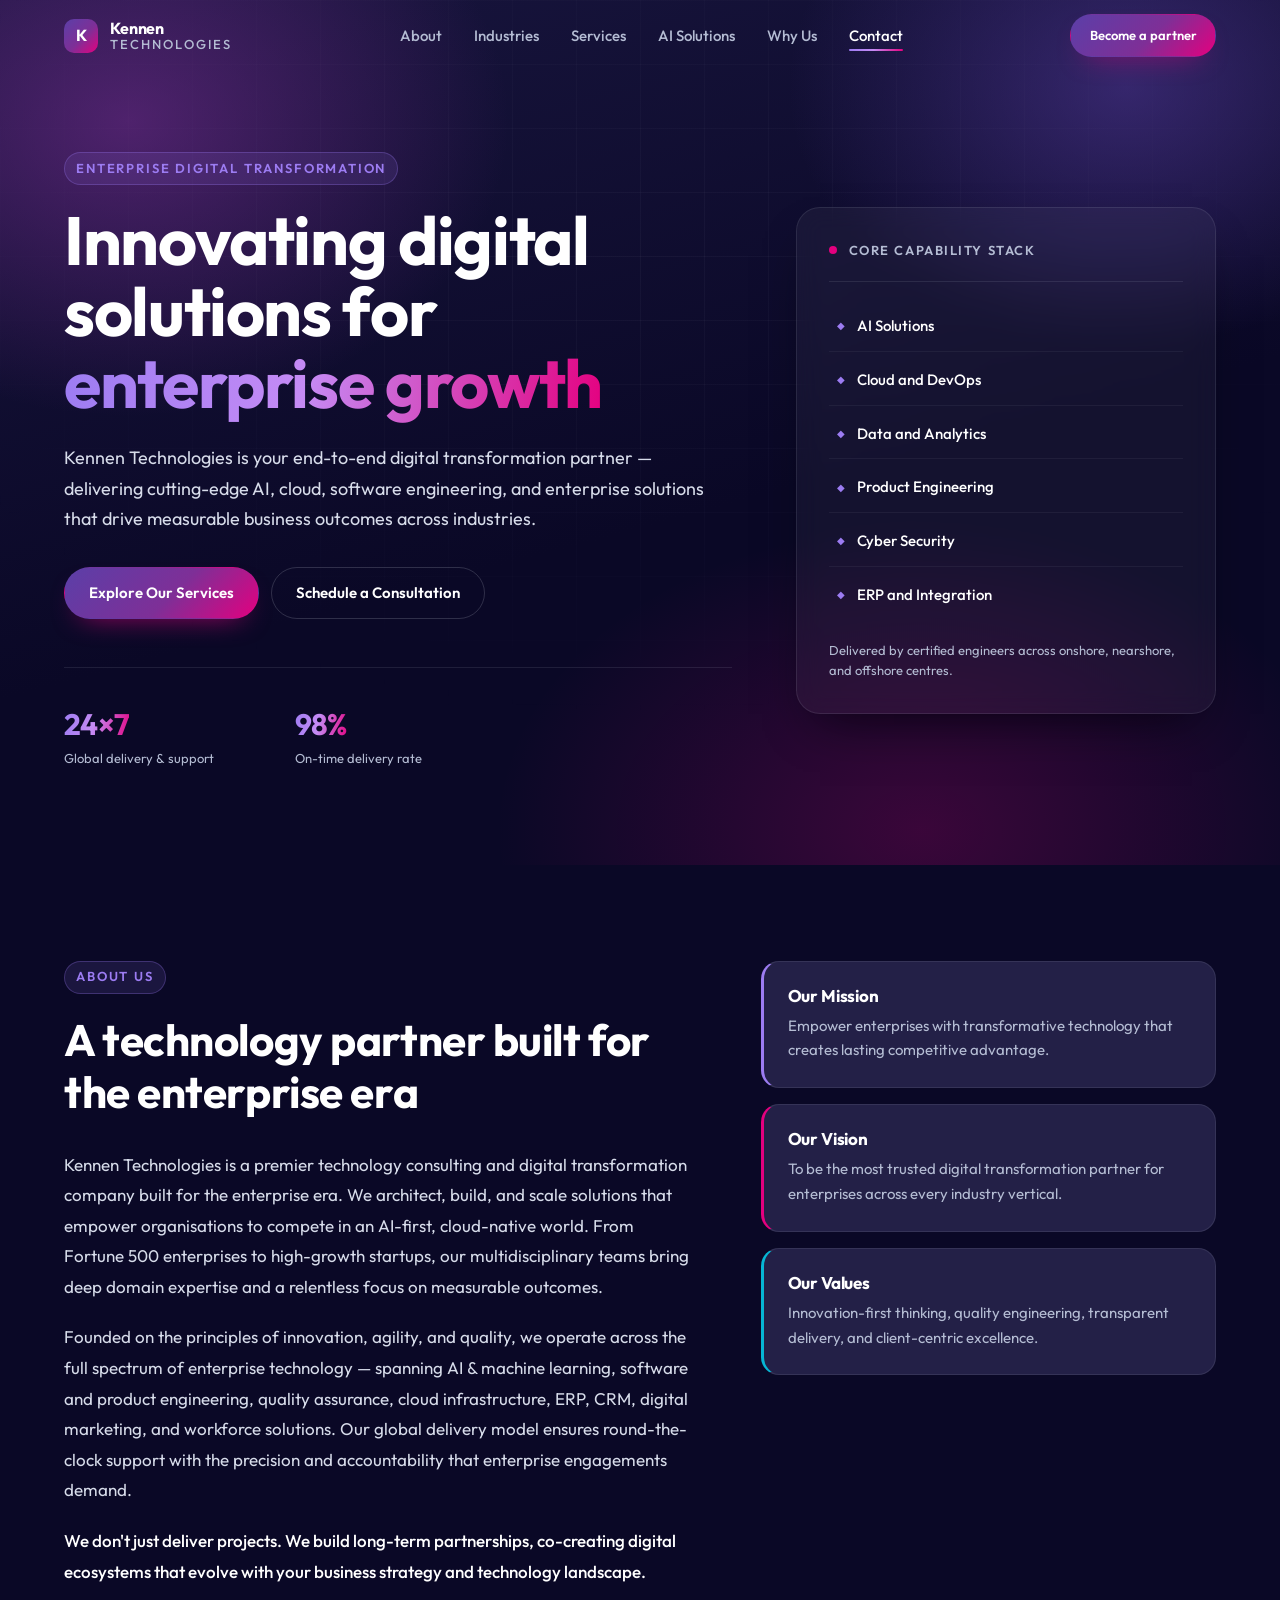
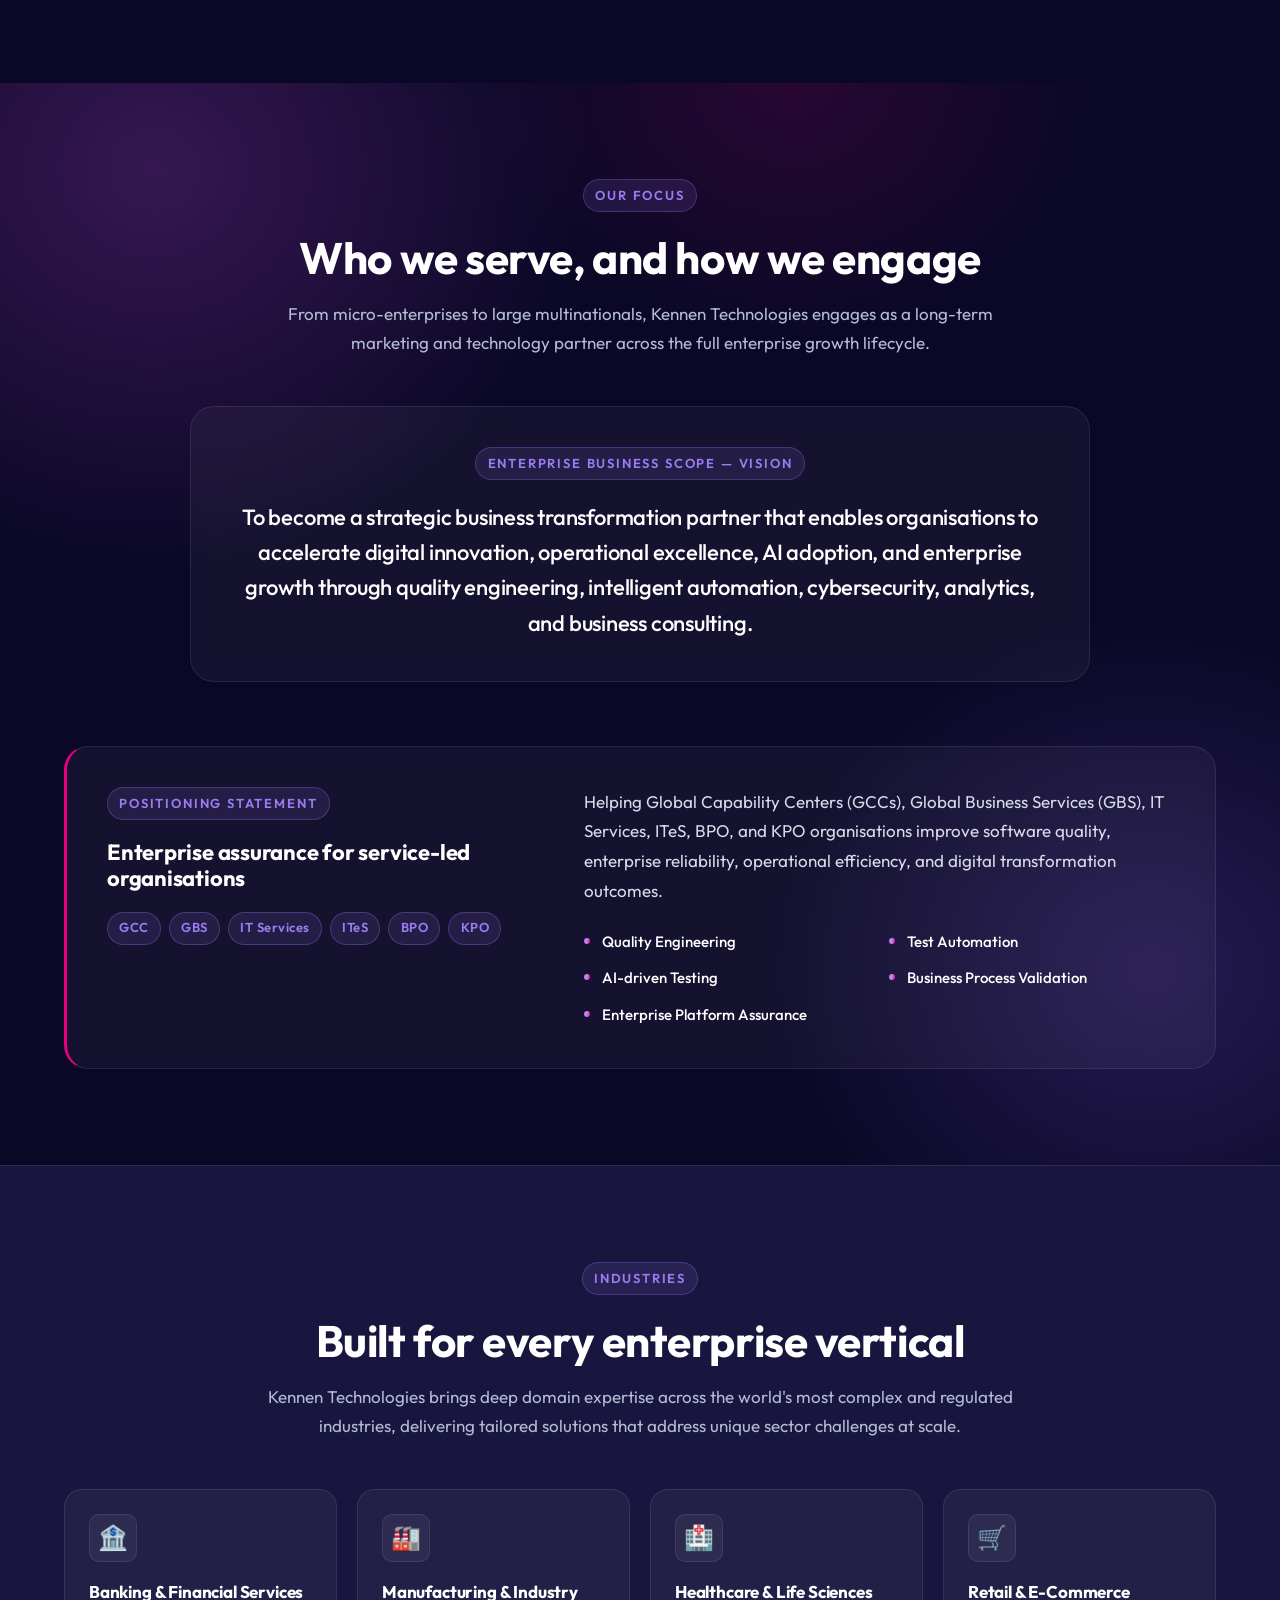
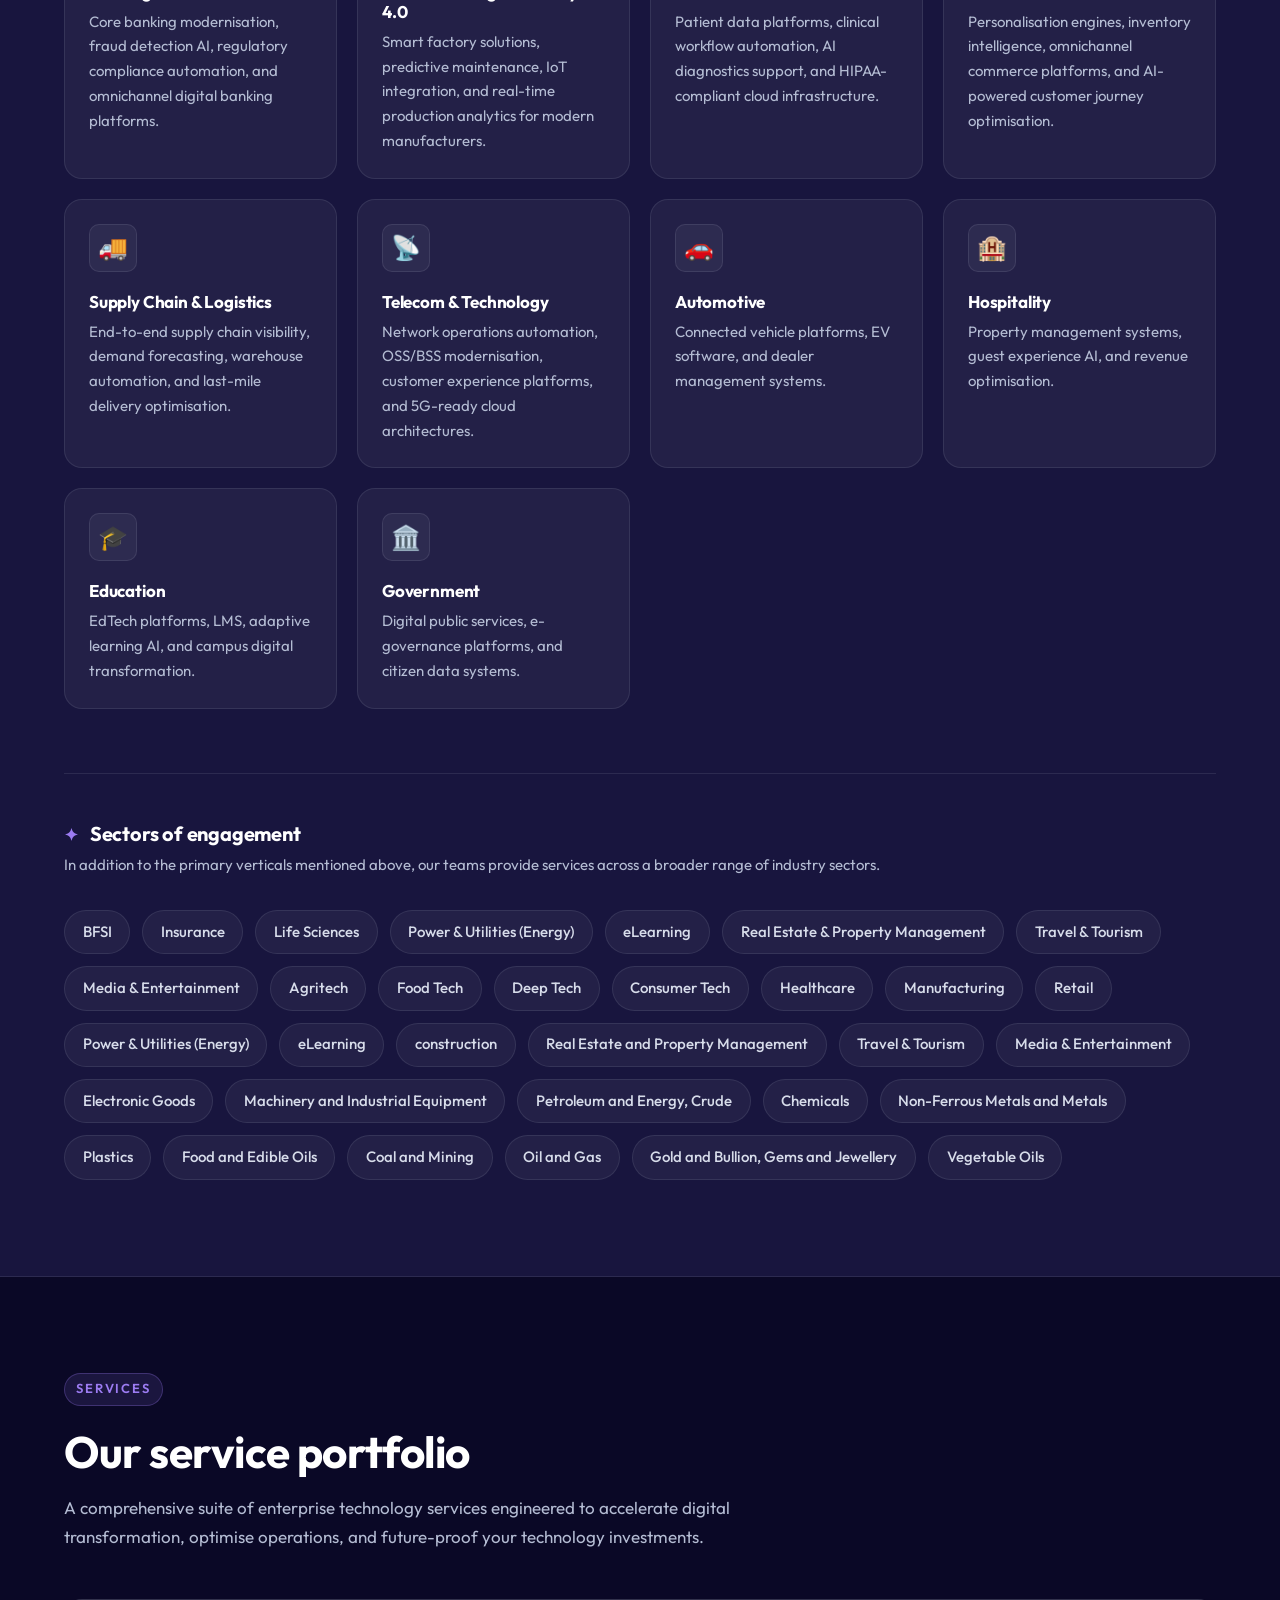
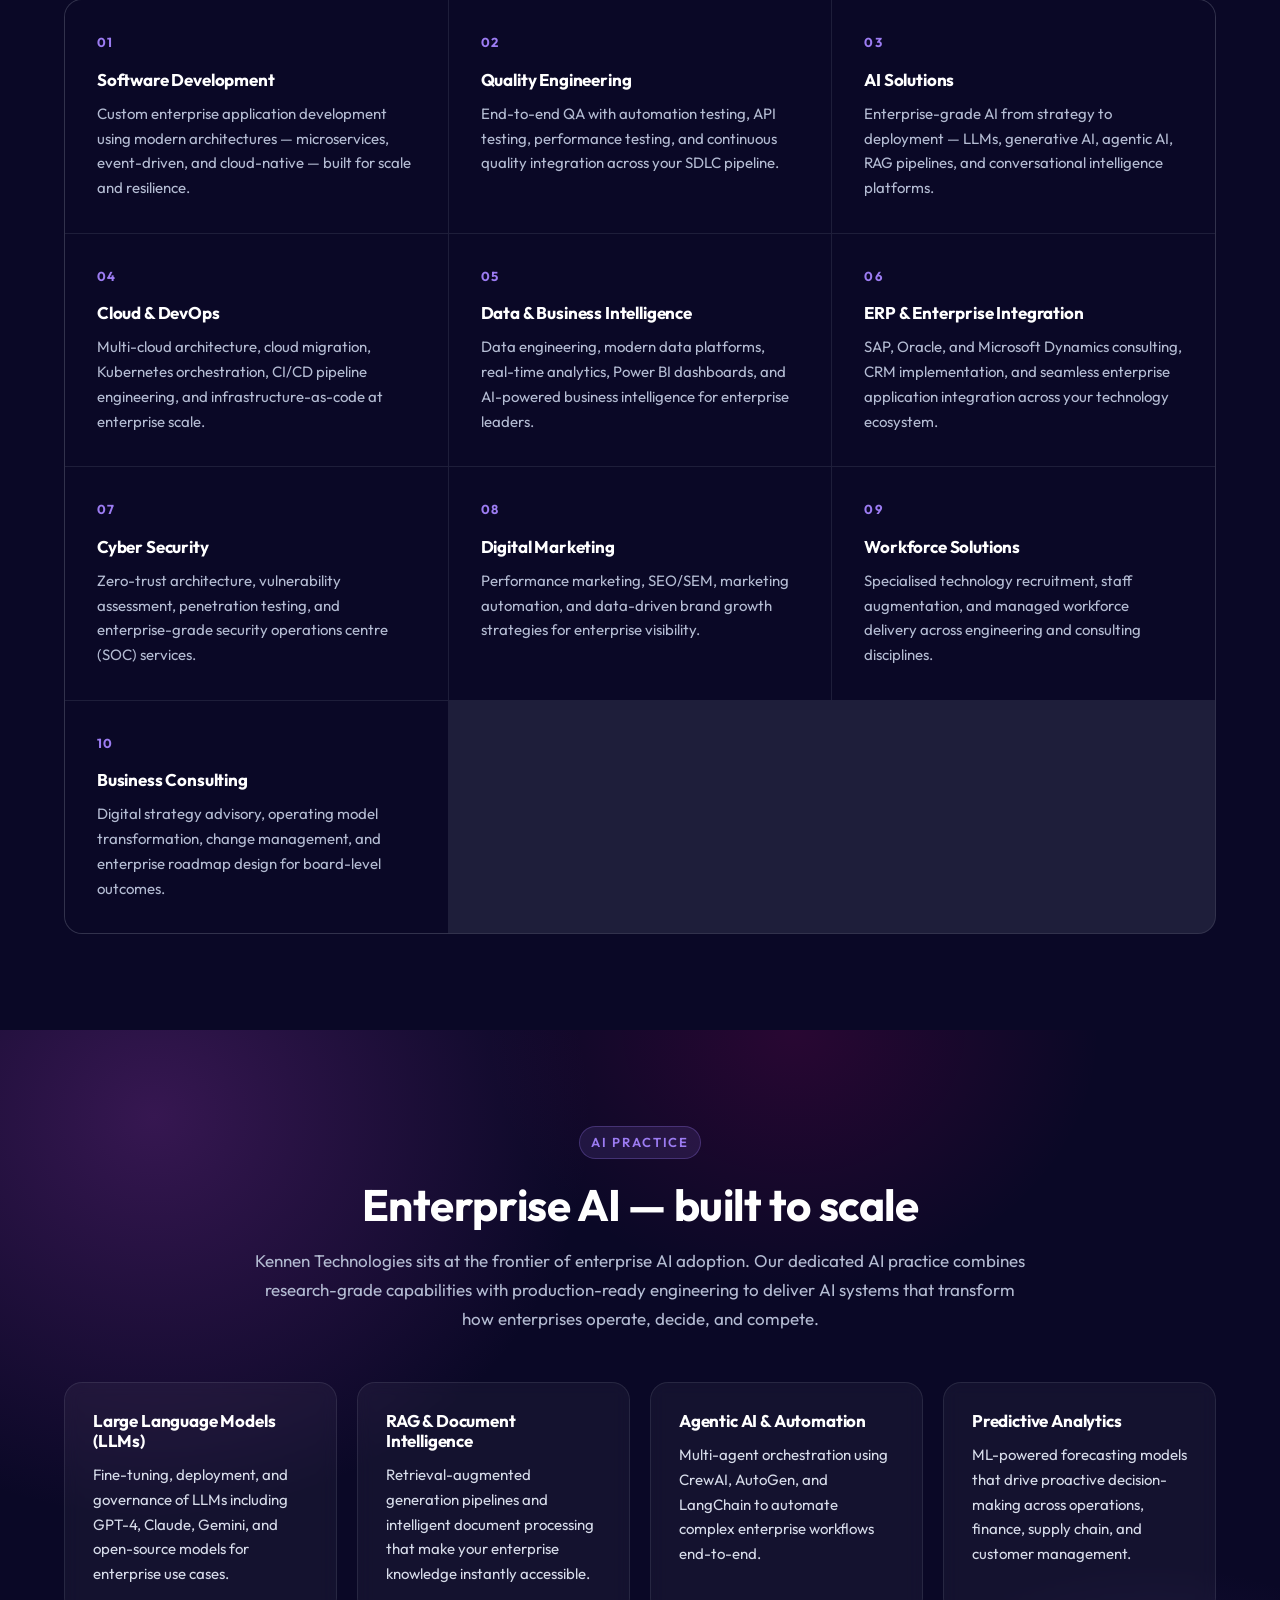
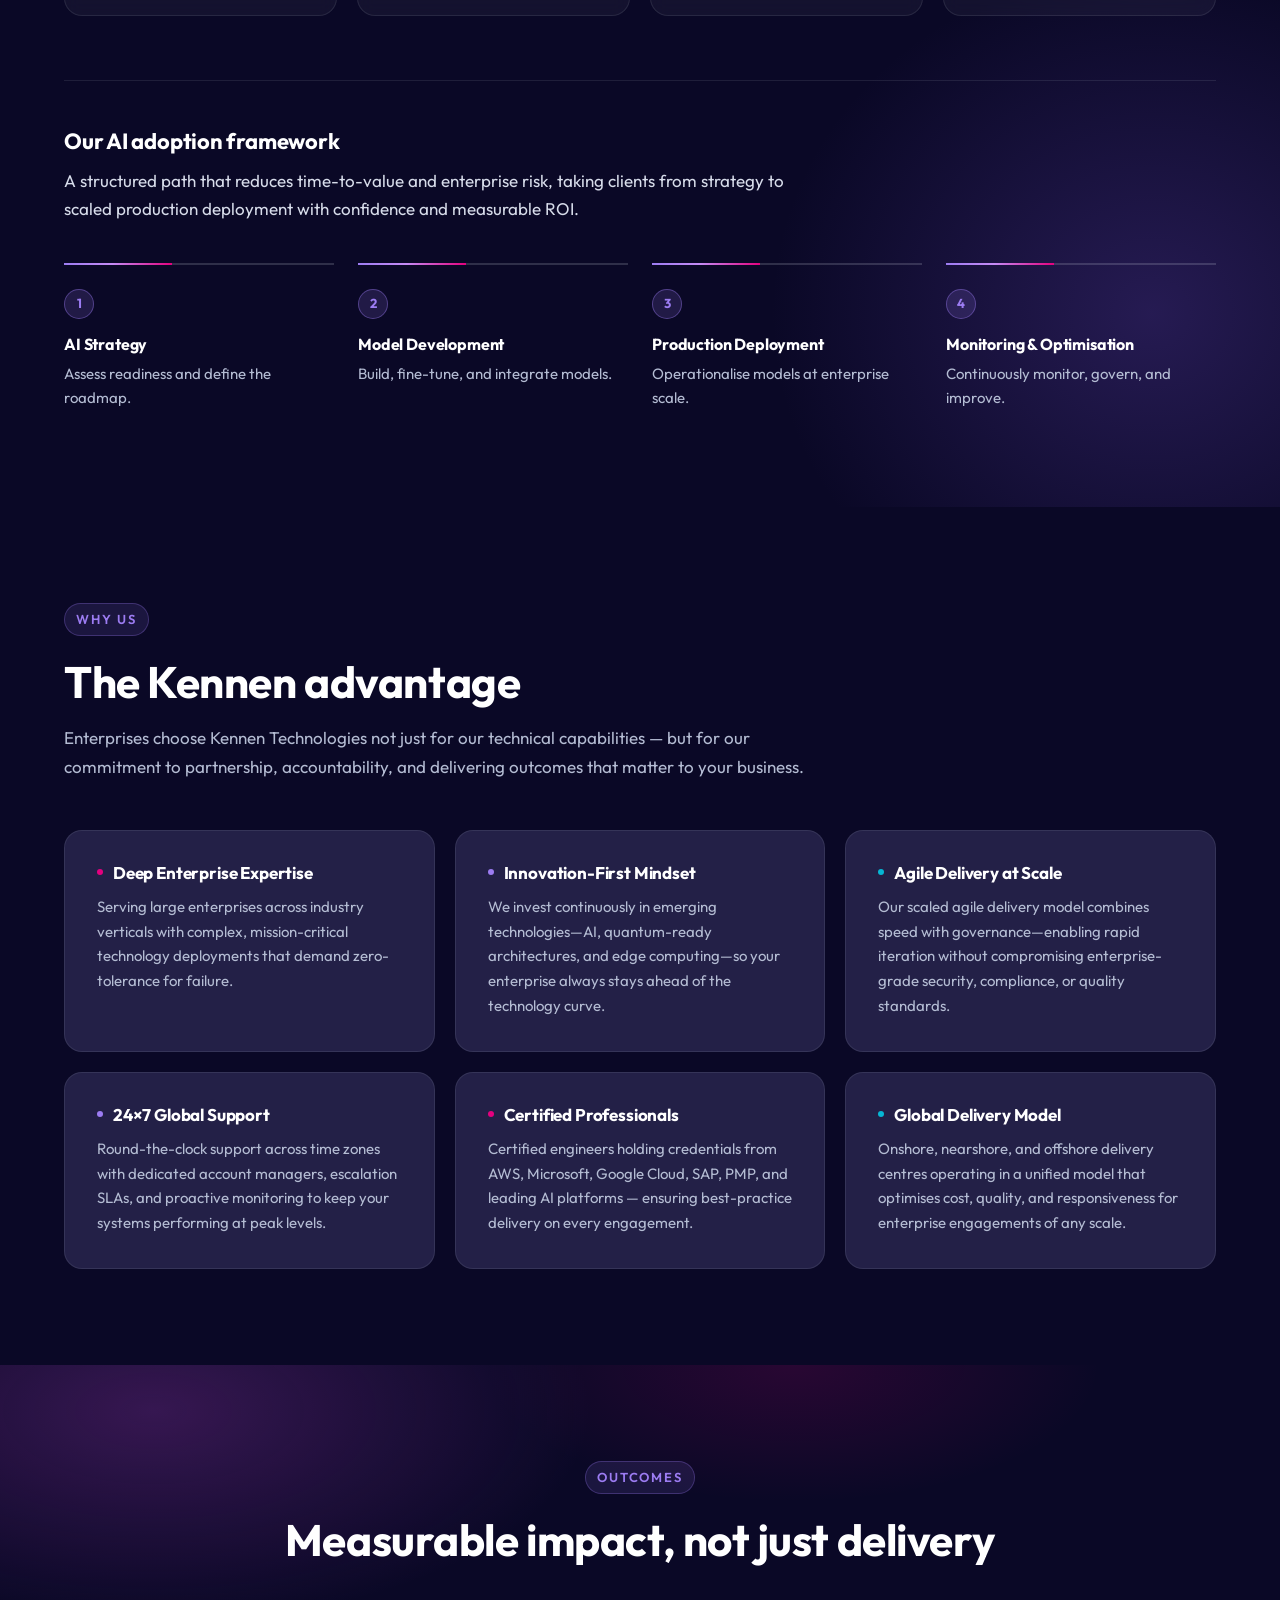
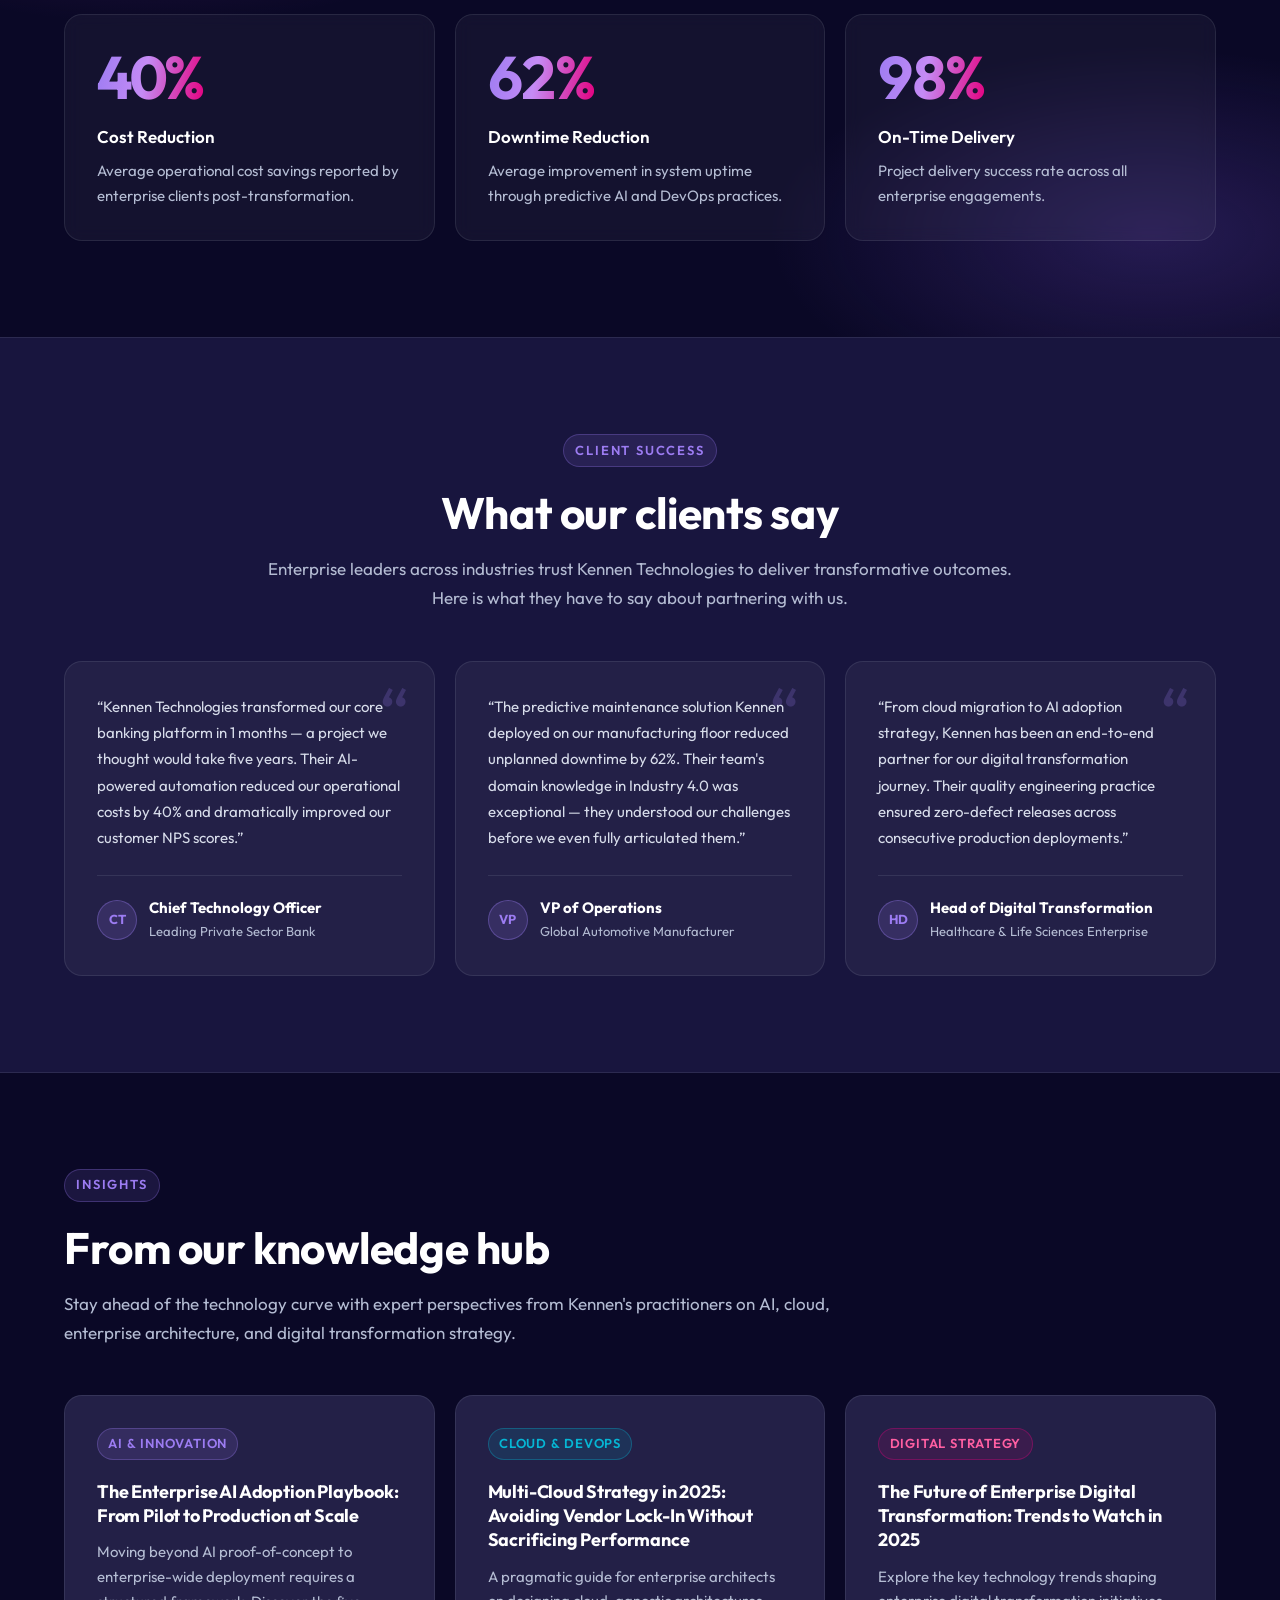
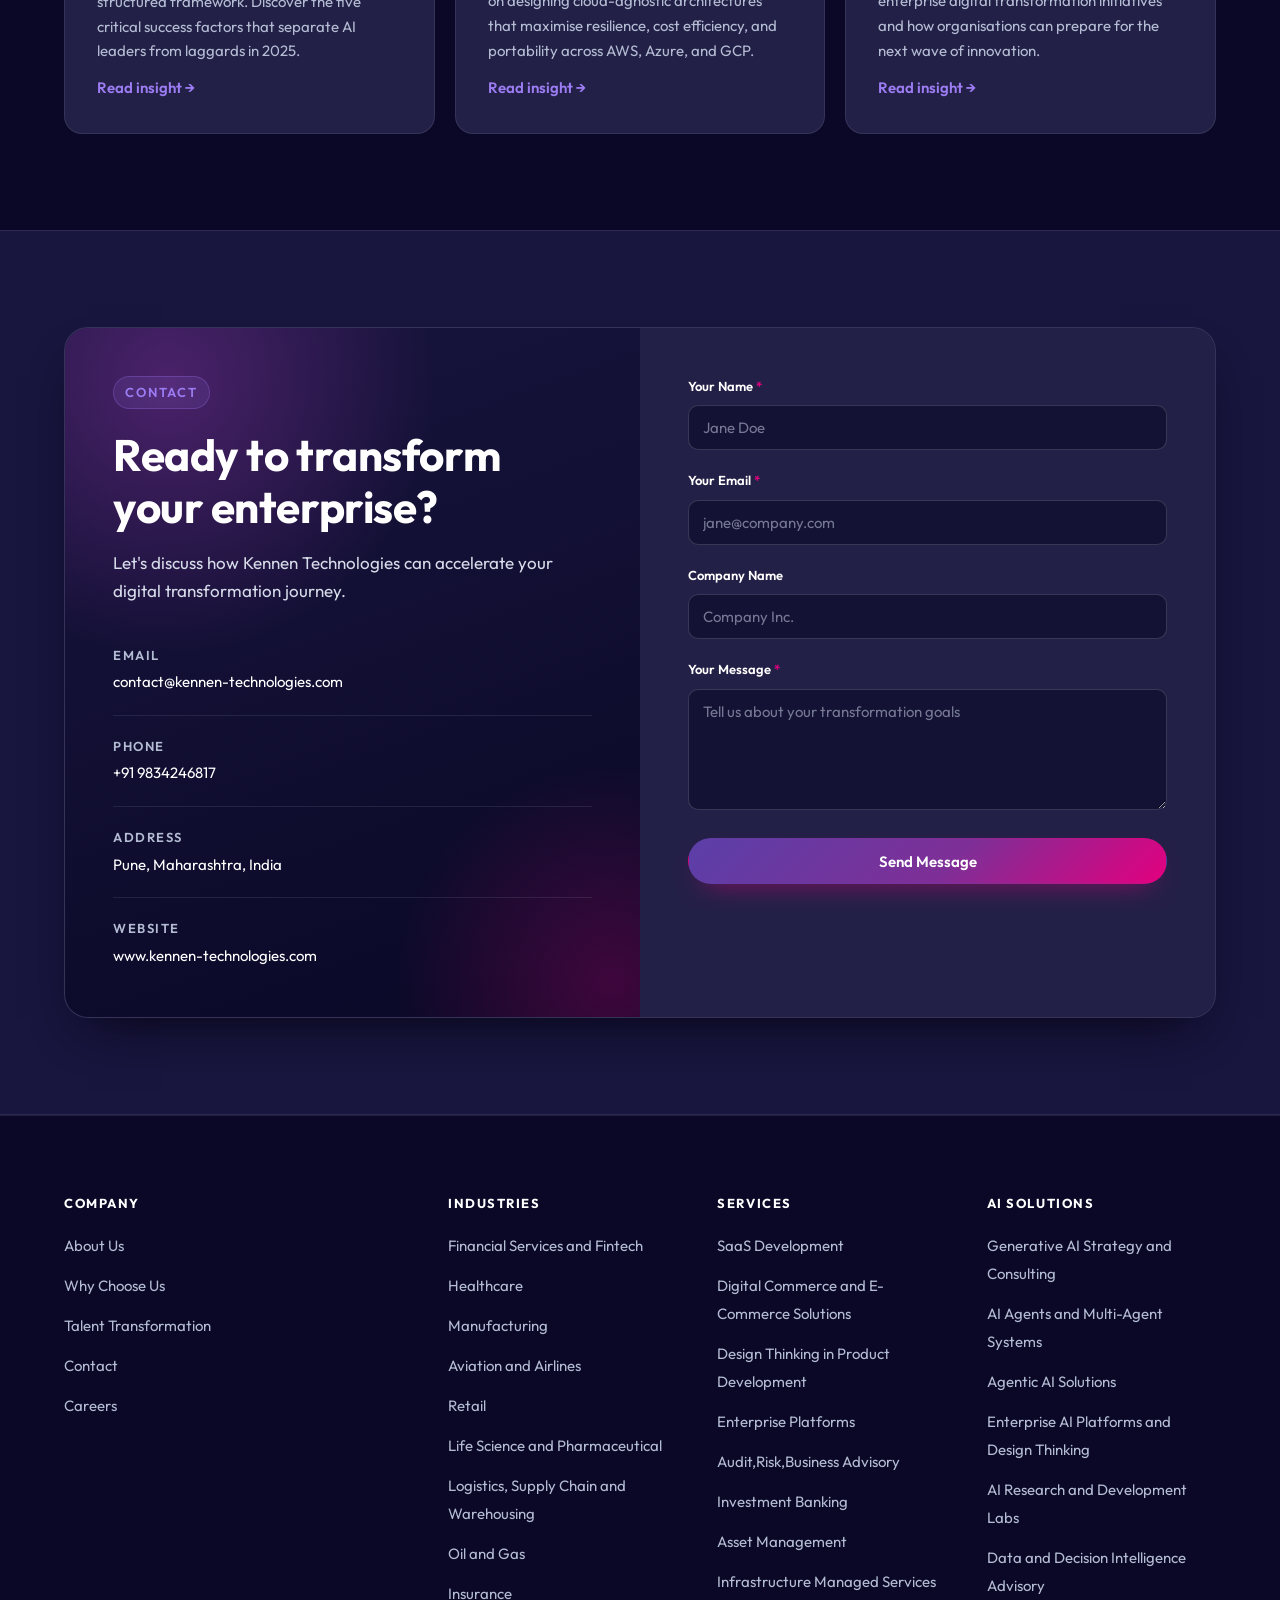
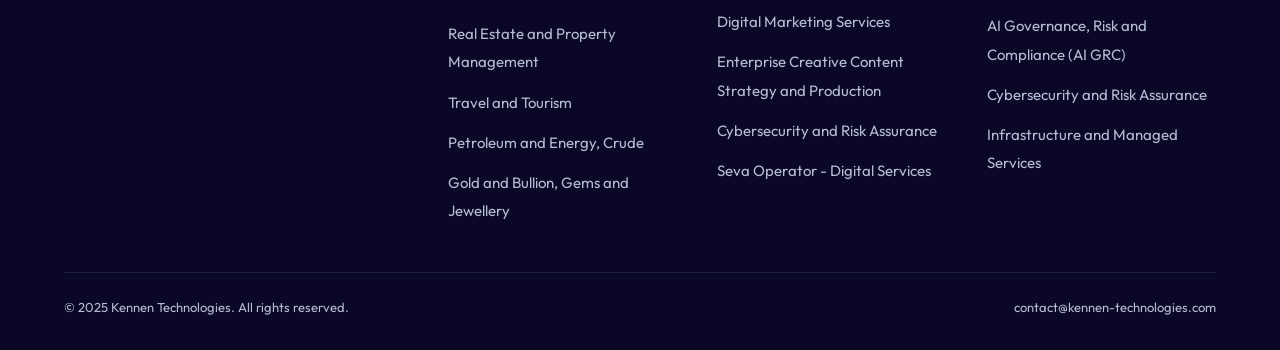
==== src/Kennen.Api/wwwroot/index.html @ 1c58ea0c "Serve marketing site from API wwwroot - Copy marketing site assets into wwwroot - Add root default f" ====
<!DOCTYPE html>
<html lang="en">
<head>
    <meta charset="UTF-8">
    <meta name="viewport" content="width=device-width, initial-scale=1.0">
    <meta name="description" content="Kennen Technologies delivers AI, cloud, software engineering, and enterprise digital transformation solutions for Fortune 500 and growth enterprises.">
    <meta name="theme-color" content="#0A0826">
    <title>Kennen Technologies | Enterprise Digital Solutions</title>
    <link rel="canonical" href="https://kennen-technologies.com/">
    <link rel="preconnect" href="https://fonts.googleapis.com">
    <link rel="preconnect" href="https://fonts.gstatic.com" crossorigin>
    <link rel="stylesheet" href="https://fonts.googleapis.com/css2?family=Outfit:wght@400;500;600;700&display=swap">
    <link rel="stylesheet" href="styles.css">

    <!-- Google Analytics 4. Loaded from the head so the pageview fires before the rest of the page renders. -->
    <script src="config.js?v=2"></script>
    <script>
        window.dataLayer = window.dataLayer || [];
        function gtag() { dataLayer.push(arguments); }

        (function () {
            var id = window.KENNEN_CONFIG && window.KENNEN_CONFIG.gaMeasurementId;
            // Skip the network request entirely when no ID is configured (e.g. local development).
            if (!id || id === 'G-XXXXXXXXXX') return;

            var tag = document.createElement('script');
            tag.async = true;
            tag.src = 'https://www.googletagmanager.com/gtag/js?id=' + encodeURIComponent(id);
            document.head.appendChild(tag);

            gtag('js', new Date());
            gtag('config', id);
        })();
    </script>

    <!-- Vercel Web Analytics -->
    <script defer src="/_vercel/insights/script.js"></script>
</head>
<body>
    <a class="skip-link" href="#main-content">Skip to main content</a>

    <!-- Navigation -->
    <nav class="navbar" aria-label="Main navigation">
        <div class="container">
            <a class="nav-brand" href="#main-content">
                <span class="nav-mark" aria-hidden="true">K</span>
                <span class="nav-brand-text">Kennen<span>Technologies</span></span>
            </a>
            <ul class="nav-menu" id="main-menu">
                <li><a href="#about">About</a></li>
                <li><a href="#industries">Industries</a></li>
                <li><a href="#services">Services</a></li>
                <li><a href="#ai">AI Solutions</a></li>
                <li><a href="#why-us">Why Us</a></li>
                <li><a href="#contact">Contact</a></li>
            </ul>
            <div class="nav-cta">
                <a href="#contact" class="btn btn-primary btn-sm">Become a partner</a>
            </div>
            <button type="button" class="nav-toggle" aria-label="Open navigation menu" aria-expanded="false" aria-controls="main-menu">
                <span class="hamburger" aria-hidden="true"></span>
            </button>
        </div>
    </nav>

    <main id="main-content" tabindex="-1">
    <!-- Hero Section -->
    <section class="hero">
        <div class="hero-bg" aria-hidden="true"></div>
        <div class="container hero-grid">
            <div class="hero-content">
                <span class="eyebrow">Enterprise Digital Transformation</span>
                <h1>Innovating digital solutions for <span class="text-accent">enterprise growth</span></h1>
                <p>Kennen Technologies is your end-to-end digital transformation partner — delivering cutting-edge AI, cloud, software engineering, and enterprise solutions that drive measurable business outcomes across industries.</p>
                <div class="hero-buttons">
                    <a href="#services" class="btn btn-primary">Explore Our Services</a>
                    <a href="#contact" class="btn btn-ghost">Schedule a Consultation</a>
                </div>
                <dl class="hero-metrics">
                    <!-- <div>
                        <dt>12</dt>
                        <dd>Industry verticals served</dd>
                    </div> -->
                    <div>
                        <dt>24×7</dt>
                        <dd>Global delivery &amp; support</dd>
                    </div>
                    <div>
                        <dt>98%</dt>
                        <dd>On-time delivery rate</dd>
                    </div>
                </dl>
            </div>
            <aside class="hero-panel" aria-label="Core capabilities">
                <div class="hero-panel-head">
                    <span class="pulse-dot" aria-hidden="true"></span>
                    Core capability stack
                </div>
                <ul class="hero-capabilities">
                    <li><span aria-hidden="true">◆</span> AI Solutions</li>
                    <li><span aria-hidden="true">◆</span> Cloud and DevOps</li>
                    <li><span aria-hidden="true">◆</span> Data and Analytics</li>
                    <li><span aria-hidden="true">◆</span> Product Engineering</li>
                    <li><span aria-hidden="true">◆</span> Cyber Security</li>
                    <li><span aria-hidden="true">◆</span> ERP and Integration</li>
                </ul>
                <p class="hero-panel-note">Delivered by certified engineers across onshore, nearshore, and offshore centres.</p>
            </aside>
        </div>
    </section>

    <!-- About Section -->
    <section id="about" class="about section-base">
        <div class="container about-layout">
            <div class="about-main">
                <div class="section-head">
                    <span class="eyebrow">About us</span>
                    <h2>A technology partner built for the enterprise era</h2>
                </div>
                <div class="about-content">
                    <p>Kennen Technologies is a premier technology consulting and digital transformation company built for the enterprise era. We architect, build, and scale solutions that empower organisations to compete in an AI-first, cloud-native world. From Fortune 500 enterprises to high-growth startups, our multidisciplinary teams bring deep domain expertise and a relentless focus on measurable outcomes.</p>
                    <p>Founded on the principles of innovation, agility, and quality, we operate across the full spectrum of enterprise technology — spanning AI &amp; machine learning, software and product engineering, quality assurance, cloud infrastructure, ERP, CRM, digital marketing, and workforce solutions. Our global delivery model ensures round-the-clock support with the precision and accountability that enterprise engagements demand.</p>
                    <p>We don't just deliver projects. We build long-term partnerships, co-creating digital ecosystems that evolve with your business strategy and technology landscape.</p>
                </div>
            </div>
            <div class="values-grid grid-reveal">
                <div class="value-card">
                    <h3>Our Mission</h3>
                    <p>Empower enterprises with transformative technology that creates lasting competitive advantage.</p>
                </div>
                <div class="value-card">
                    <h3>Our Vision</h3>
                    <p>To be the most trusted digital transformation partner for enterprises across every industry vertical.</p>
                </div>
                <div class="value-card">
                    <h3>Our Values</h3>
                    <p>Innovation-first thinking, quality engineering, transparent delivery, and client-centric excellence.</p>
                </div>
            </div>
        </div>
    </section>

    <!-- Market Focus & Positioning Section -->
    <section id="focus" class="focus section-feature">
        <div class="section-feature-bg" aria-hidden="true"></div>
        <div class="container">
            <div class="section-head section-head--center">
                <span class="eyebrow">Our focus</span>
                <h2>Who we serve, and how we engage</h2>
                <p class="section-subtitle">From micro-enterprises to large multinationals, Kennen Technologies engages as a long-term marketing and technology partner across the full enterprise growth lifecycle.</p>
            </div>

            <figure class="vision-statement">
                <figcaption class="eyebrow">Enterprise business scope — vision</figcaption>
                <blockquote>To become a strategic business transformation partner that enables organisations to accelerate digital innovation, operational excellence, AI adoption, and enterprise growth through quality engineering, intelligent automation, cybersecurity, analytics, and business consulting.</blockquote>
            </figure>

            <div class="positioning">
                <div class="positioning-head">
                    <span class="eyebrow">Positioning statement</span>
                    <h3>Enterprise assurance for service-led organisations</h3>
                    <ul class="tag-list tag-list--org">
                        <li>GCC</li>
                        <li>GBS</li>
                        <li>IT Services</li>
                        <li>ITeS</li>
                        <li>BPO</li>
                        <li>KPO</li>
                    </ul>
                </div>
                <div class="positioning-body">
                    <p>Helping Global Capability Centers (GCCs), Global Business Services (GBS), IT Services, ITeS, BPO, and KPO organisations improve software quality, enterprise reliability, operational efficiency, and digital transformation outcomes.</p>
                    <ul class="capability-list">
                        <li>Quality Engineering</li>
                        <li>Test Automation</li>
                        <li>AI-driven Testing</li>
                        <li>Business Process Validation</li>
                        <li>Enterprise Platform Assurance</li>
                    </ul>
                </div>
            </div>
        </div>
    </section>

    <!-- Industries Section -->
    <section id="industries" class="industries section-alt">
        <div class="container">
            <div class="section-head section-head--center">
                <span class="eyebrow">Industries</span>
                <h2>Built for every enterprise vertical</h2>
                <p class="section-subtitle">Kennen Technologies brings deep domain expertise across the world's most complex and regulated industries, delivering tailored solutions that address unique sector challenges at scale.</p>
            </div>
            <div class="industries-grid grid-reveal">
                <div class="industry-card">
                    <div class="industry-icon" aria-hidden="true">🏦</div>
                    <h3>Banking &amp; Financial Services</h3>
                    <p>Core banking modernisation, fraud detection AI, regulatory compliance automation, and omnichannel digital banking platforms.</p>
                </div>
                <div class="industry-card">
                    <div class="industry-icon" aria-hidden="true">🏭</div>
                    <h3>Manufacturing &amp; Industry 4.0</h3>
                    <p>Smart factory solutions, predictive maintenance, IoT integration, and real-time production analytics for modern manufacturers.</p>
                </div>
                <div class="industry-card">
                    <div class="industry-icon" aria-hidden="true">🏥</div>
                    <h3>Healthcare &amp; Life Sciences</h3>
                    <p>Patient data platforms, clinical workflow automation, AI diagnostics support, and HIPAA-compliant cloud infrastructure.</p>
                </div>
                <div class="industry-card">
                    <div class="industry-icon" aria-hidden="true">🛒</div>
                    <h3>Retail &amp; E-Commerce</h3>
                    <p>Personalisation engines, inventory intelligence, omnichannel commerce platforms, and AI-powered customer journey optimisation.</p>
                </div>
                <div class="industry-card">
                    <div class="industry-icon" aria-hidden="true">🚚</div>
                    <h3>Supply Chain &amp; Logistics</h3>
                    <p>End-to-end supply chain visibility, demand forecasting, warehouse automation, and last-mile delivery optimisation.</p>
                </div>
                <div class="industry-card">
                    <div class="industry-icon" aria-hidden="true">📡</div>
                    <h3>Telecom &amp; Technology</h3>
                    <p>Network operations automation, OSS/BSS modernisation, customer experience platforms, and 5G-ready cloud architectures.</p>
                </div>
                <div class="industry-card">
                    <div class="industry-icon" aria-hidden="true">🚗</div>
                    <h3>Automotive</h3>
                    <p>Connected vehicle platforms, EV software, and dealer management systems.</p>
                </div>
                <div class="industry-card">
                    <div class="industry-icon" aria-hidden="true">🏨</div>
                    <h3>Hospitality</h3>
                    <p>Property management systems, guest experience AI, and revenue optimisation.</p>
                </div>
                <div class="industry-card">
                    <div class="industry-icon" aria-hidden="true">🎓</div>
                    <h3>Education</h3>
                    <p>EdTech platforms, LMS, adaptive learning AI, and campus digital transformation.</p>
                </div>
                <div class="industry-card">
                    <div class="industry-icon" aria-hidden="true">🏛️</div>
                    <h3>Government</h3>
                    <p>Digital public services, e-governance platforms, and citizen data systems.</p>
                </div>
            </div>

            <div class="sectors">
                <div class="sectors-head">
                    <h3>Sectors of engagement</h3>
                    <p>In addition to the primary verticals mentioned above, our teams provide services across a broader range of industry sectors.</p>
                </div>
                <ul class="sector-list grid-reveal">
                    <li>BFSI</li>
                    <li>Insurance</li>
                    <li>Life Sciences</li>
                    <li>Power &amp; Utilities (Energy)</li>
                    <li>eLearning</li>
                    <li>Real Estate &amp; Property Management</li>
                    <li>Travel &amp; Tourism</li>
                    <li>Media &amp; Entertainment</li>
                    <li>Agritech</li>
                    <li>Food Tech</li>
                    <li>Deep Tech</li>
                    <li>Consumer Tech</li>
                    <li>Healthcare</li>
                    <li>Manufacturing</li>
                    <li>Retail</li>
                    <li>Power & Utilities (Energy)</li>
                    <li>eLearning</li>
                    <li>construction</li>
                    <li>Real Estate and Property Management</li>
                    <li>Travel & Tourism</li>
                    <li>Media & Entertainment</li>
                    <li>Electronic Goods</li>
                    <li>Machinery and Industrial Equipment</li>
                    <li>Petroleum and Energy, Crude</li>
                    <li>Chemicals</li>
                    <li>Non-Ferrous Metals and Metals</li>
                    <li>Plastics</li>
                    <li>Food and Edible Oils</li>
                    <li>Coal and Mining</li>
                    <li>Oil and Gas</li>
                    <li>Gold and Bullion, Gems and Jewellery</li>
                    <li>Vegetable Oils</li>
                </ul>
            </div>
        </div>
    </section>

    <!-- Services Section -->
    <section id="services" class="services section-base">
        <div class="container">
            <div class="section-head">
                <span class="eyebrow">Services</span>
                <h2>Our service portfolio</h2>
                <p class="section-subtitle">A comprehensive suite of enterprise technology services engineered to accelerate digital transformation, optimise operations, and future-proof your technology investments.</p>
            </div>
            <div class="services-grid grid-reveal">
                <div class="service-card">
                    <span class="service-index" aria-hidden="true">01</span>
                    <h3>Software Development</h3>
                    <p>Custom enterprise application development using modern architectures — microservices, event-driven, and cloud-native — built for scale and resilience.</p>
                </div>
                <div class="service-card">
                    <span class="service-index" aria-hidden="true">02</span>
                    <h3>Quality Engineering</h3>
                    <p>End-to-end QA with automation testing, API testing, performance testing, and continuous quality integration across your SDLC pipeline.</p>
                </div>
                <div class="service-card">
                    <span class="service-index" aria-hidden="true">03</span>
                    <h3>AI Solutions</h3>
                    <p>Enterprise-grade AI from strategy to deployment — LLMs, generative AI, agentic AI, RAG pipelines, and conversational intelligence platforms.</p>
                </div>
                <div class="service-card">
                    <span class="service-index" aria-hidden="true">04</span>
                    <h3>Cloud &amp; DevOps</h3>
                    <p>Multi-cloud architecture, cloud migration, Kubernetes orchestration, CI/CD pipeline engineering, and infrastructure-as-code at enterprise scale.</p>
                </div>
                <div class="service-card">
                    <span class="service-index" aria-hidden="true">05</span>
                    <h3>Data &amp; Business Intelligence</h3>
                    <p>Data engineering, modern data platforms, real-time analytics, Power BI dashboards, and AI-powered business intelligence for enterprise leaders.</p>
                </div>
                <div class="service-card">
                    <span class="service-index" aria-hidden="true">06</span>
                    <h3>ERP &amp; Enterprise Integration</h3>
                    <p>SAP, Oracle, and Microsoft Dynamics consulting, CRM implementation, and seamless enterprise application integration across your technology ecosystem.</p>
                </div>
                <div class="service-card">
                    <span class="service-index" aria-hidden="true">07</span>
                    <h3>Cyber Security</h3>
                    <p>Zero-trust architecture, vulnerability assessment, penetration testing, and enterprise-grade security operations centre (SOC) services.</p>
                </div>
                <div class="service-card">
                    <span class="service-index" aria-hidden="true">08</span>
                    <h3>Digital Marketing</h3>
                    <p>Performance marketing, SEO/SEM, marketing automation, and data-driven brand growth strategies for enterprise visibility.</p>
                </div>
                <div class="service-card">
                    <span class="service-index" aria-hidden="true">09</span>
                    <h3>Workforce Solutions</h3>
                    <p>Specialised technology recruitment, staff augmentation, and managed workforce delivery across engineering and consulting disciplines.</p>
                </div>
                <div class="service-card">
                    <span class="service-index" aria-hidden="true">10</span>
                    <h3>Business Consulting</h3>
                    <p>Digital strategy advisory, operating model transformation, change management, and enterprise roadmap design for board-level outcomes.</p>
                </div>
            </div>
        </div>
    </section>

    <!-- AI Innovation Section -->
    <section id="ai" class="ai-innovation section-feature">
        <div class="section-feature-bg" aria-hidden="true"></div>
        <div class="container">
            <div class="section-head section-head--center">
                <span class="eyebrow">AI practice</span>
                <h2>Enterprise AI — built to scale</h2>
                <p class="section-subtitle">Kennen Technologies sits at the frontier of enterprise AI adoption. Our dedicated AI practice combines research-grade capabilities with production-ready engineering to deliver AI systems that transform how enterprises operate, decide, and compete.</p>
            </div>
            <div class="ai-grid grid-reveal">
                <div class="ai-card">
                    <h3>Large Language Models (LLMs)</h3>
                    <p>Fine-tuning, deployment, and governance of LLMs including GPT-4, Claude, Gemini, and open-source models for enterprise use cases.</p>
                </div>
                <div class="ai-card">
                    <h3>RAG &amp; Document Intelligence</h3>
                    <p>Retrieval-augmented generation pipelines and intelligent document processing that make your enterprise knowledge instantly accessible.</p>
                </div>
                <div class="ai-card">
                    <h3>Agentic AI &amp; Automation</h3>
                    <p>Multi-agent orchestration using CrewAI, AutoGen, and LangChain to automate complex enterprise workflows end-to-end.</p>
                </div>
                <div class="ai-card">
                    <h3>Predictive Analytics</h3>
                    <p>ML-powered forecasting models that drive proactive decision-making across operations, finance, supply chain, and customer management.</p>
                </div>
            </div>

            <div class="ai-framework">
                <div class="ai-framework-intro">
                    <h3>Our AI adoption framework</h3>
                    <p>A structured path that reduces time-to-value and enterprise risk, taking clients from strategy to scaled production deployment with confidence and measurable ROI.</p>
                </div>
                <ol class="ai-steps grid-reveal">
                    <li class="ai-step">
                        <span class="ai-step-num" aria-hidden="true">1</span>
                        <h4>AI Strategy</h4>
                        <p>Assess readiness and define the roadmap.</p>
                    </li>
                    <li class="ai-step">
                        <span class="ai-step-num" aria-hidden="true">2</span>
                        <h4>Model Development</h4>
                        <p>Build, fine-tune, and integrate models.</p>
                    </li>
                    <li class="ai-step">
                        <span class="ai-step-num" aria-hidden="true">3</span>
                        <h4>Production Deployment</h4>
                        <p>Operationalise models at enterprise scale.</p>
                    </li>
                    <li class="ai-step">
                        <span class="ai-step-num" aria-hidden="true">4</span>
                        <h4>Monitoring &amp; Optimisation</h4>
                        <p>Continuously monitor, govern, and improve.</p>
                    </li>
                </ol>
            </div>
        </div>
    </section>

    <!-- Why Choose Us Section -->
    <section id="why-us" class="why-us section-base">
        <div class="container">
            <div class="section-head">
                <span class="eyebrow">Why us</span>
                <h2>The Kennen advantage</h2>
                <p class="section-subtitle">Enterprises choose Kennen Technologies not just for our technical capabilities — but for our commitment to partnership, accountability, and delivering outcomes that matter to your business.</p>
            </div>
            <div class="advantages-grid grid-reveal">
                <div class="advantage-card">
                    <h3>Deep Enterprise Expertise</h3>
                    <p>Serving large enterprises across industry verticals with complex, mission-critical technology deployments that demand zero-tolerance for failure.</p>
                </div>
                <div class="advantage-card">
                    <h3>Innovation-First Mindset</h3>
                    <p>We invest continuously in emerging technologies—AI, quantum-ready architectures, and edge computing—so your enterprise always stays ahead of the technology curve.</p>
                </div>
                <div class="advantage-card">
                    <h3>Agile Delivery at Scale</h3>
                    <p>Our scaled agile delivery model combines speed with governance—enabling rapid iteration without compromising enterprise-grade security, compliance, or quality standards.</p>
                </div>
                <div class="advantage-card">
                    <h3>24×7 Global Support</h3>
                    <p>Round-the-clock support across time zones with dedicated account managers, escalation SLAs, and proactive monitoring to keep your systems performing at peak levels.</p>
                </div>
                <div class="advantage-card">
                    <h3>Certified Professionals</h3>
                    <p>Certified engineers holding credentials from AWS, Microsoft, Google Cloud, SAP, PMP, and leading AI platforms — ensuring best-practice delivery on every engagement.</p>
                </div>
                <div class="advantage-card">
                    <h3>Global Delivery Model</h3>
                    <p>Onshore, nearshore, and offshore delivery centres operating in a unified model that optimises cost, quality, and responsiveness for enterprise engagements of any scale.</p>
                </div>
            </div>
        </div>
    </section>

    <!-- Stats Section -->
    <section class="stats section-feature">
        <div class="section-feature-bg" aria-hidden="true"></div>
        <div class="container">
            <div class="section-head section-head--center">
                <span class="eyebrow">Outcomes</span>
                <h2>Measurable impact, not just delivery</h2>
            </div>
            <div class="stats-grid grid-reveal">
                <div class="stat-card">
                    <div class="stat-number">40%</div>
                    <div class="stat-label">Cost Reduction</div>
                    <p>Average operational cost savings reported by enterprise clients post-transformation.</p>
                </div>
                <div class="stat-card">
                    <div class="stat-number">62%</div>
                    <div class="stat-label">Downtime Reduction</div>
                    <p>Average improvement in system uptime through predictive AI and DevOps practices.</p>
                </div>
                <div class="stat-card">
                    <div class="stat-number">98%</div>
                    <div class="stat-label">On-Time Delivery</div>
                    <p>Project delivery success rate across all enterprise engagements.</p>
                </div>
            </div>
        </div>
    </section>

    <!-- Client Success Section -->
    <section class="client-success section-alt">
        <div class="container">
            <div class="section-head section-head--center">
                <span class="eyebrow">Client success</span>
                <h2>What our clients say</h2>
                <p class="section-subtitle">Enterprise leaders across industries trust Kennen Technologies to deliver transformative outcomes. Here is what they have to say about partnering with us.</p>
            </div>
            <div class="testimonials-grid grid-reveal">
                <figure class="testimonial-card">
                    <blockquote>Kennen Technologies transformed our core banking platform in 1 months — a project we thought would take five years. Their AI-powered automation reduced our operational costs by 40% and dramatically improved our customer NPS scores.</blockquote>
                    <figcaption class="testimonial-author">
                        <span class="avatar" aria-hidden="true">CT</span>
                        <span><strong>Chief Technology Officer</strong>Leading Private Sector Bank</span>
                    </figcaption>
                </figure>
                <figure class="testimonial-card">
                    <blockquote>The predictive maintenance solution Kennen deployed on our manufacturing floor reduced unplanned downtime by 62%. Their team's domain knowledge in Industry 4.0 was exceptional — they understood our challenges before we even fully articulated them.</blockquote>
                    <figcaption class="testimonial-author">
                        <span class="avatar" aria-hidden="true">VP</span>
                        <span><strong>VP of Operations</strong>Global Automotive Manufacturer</span>
                    </figcaption>
                </figure>
                <figure class="testimonial-card">
                    <blockquote>From cloud migration to AI adoption strategy, Kennen has been an end-to-end partner for our digital transformation journey. Their quality engineering practice ensured zero-defect releases across consecutive production deployments.</blockquote>
                    <figcaption class="testimonial-author">
                        <span class="avatar" aria-hidden="true">HD</span>
                        <span><strong>Head of Digital Transformation</strong>Healthcare &amp; Life Sciences Enterprise</span>
                    </figcaption>
                </figure>
            </div>
        </div>
    </section>

    <!-- Insights Section -->
    <section class="insights section-base">
        <div class="container">
            <div class="section-head">
                <span class="eyebrow">Insights</span>
                <h2>From our knowledge hub</h2>
                <p class="section-subtitle">Stay ahead of the technology curve with expert perspectives from Kennen's practitioners on AI, cloud, enterprise architecture, and digital transformation strategy.</p>
            </div>
            <div class="insights-grid grid-reveal">
                <article class="insight-card">
                    <span class="insight-category">AI &amp; Innovation</span>
                    <h3>The Enterprise AI Adoption Playbook: From Pilot to Production at Scale</h3>
                    <p>Moving beyond AI proof-of-concept to enterprise-wide deployment requires a structured framework. Discover the five critical success factors that separate AI leaders from laggards in 2025.</p>
                    <span class="insight-link" aria-hidden="true">Read insight →</span>
                </article>
                <article class="insight-card">
                    <span class="insight-category">Cloud &amp; DevOps</span>
                    <h3>Multi-Cloud Strategy in 2025: Avoiding Vendor Lock-In Without Sacrificing Performance</h3>
                    <p>A pragmatic guide for enterprise architects on designing cloud-agnostic architectures that maximise resilience, cost efficiency, and portability across AWS, Azure, and GCP.</p>
                    <span class="insight-link" aria-hidden="true">Read insight →</span>
                </article>
                <article class="insight-card">
                    <span class="insight-category">Digital Strategy</span>
                    <h3>The Future of Enterprise Digital Transformation: Trends to Watch in 2025</h3>
                    <p>Explore the key technology trends shaping enterprise digital transformation initiatives and how organisations can prepare for the next wave of innovation.</p>
                    <span class="insight-link" aria-hidden="true">Read insight →</span>
                </article>
            </div>
        </div>
    </section>

    <!-- Contact Section -->
    <section id="contact" class="contact section-alt">
        <div class="container">
            <div class="contact-content">
                <div class="contact-info">
                    <span class="eyebrow">Contact</span>
                    <h2>Ready to transform your enterprise?</h2>
                    <p class="contact-lead">Let's discuss how Kennen Technologies can accelerate your digital transformation journey.</p>
                    <ul class="contact-list">
                        <li>
                            <span class="contact-label">Email</span>
                            <a href="mailto:contact@kennen-technologies.com">contact@kennen-technologies.com</a>
                        </li>
                        <li>
                            <span class="contact-label">Phone</span>
                            <a href="tel:+919834246817">+91 9834246817</a>
                        </li>
                        <li>
                            <span class="contact-label">Address</span>
                            <span>Pune, Maharashtra, India</span>
                        </li>
                        <li>
                            <span class="contact-label">Website</span>
                            <a href="https://www.kennen-technologies.com">www.kennen-technologies.com</a>
                        </li>
                    </ul>
                </div>
                <div class="contact-form">
                    <form novalidate>
                        <div class="form-group">
                            <label for="name">Your Name <span aria-label="required">*</span></label>
                            <input type="text" id="name" name="name" placeholder="Jane Doe" required aria-required="true" aria-invalid="false">
                        </div>
                        <div class="form-group">
                            <label for="email">Your Email <span aria-label="required">*</span></label>
                            <input type="email" id="email" name="email" placeholder="jane@company.com" required aria-required="true" aria-invalid="false">
                        </div>
                        <div class="form-group">
                            <label for="company">Company Name</label>
                            <input type="text" id="company" name="company" placeholder="Company Inc." aria-invalid="false">
                        </div>
                        <div class="form-group">
                            <label for="message">Your Message <span aria-label="required">*</span></label>
                            <textarea id="message" name="message" placeholder="Tell us about your transformation goals" rows="5" required aria-required="true" aria-invalid="false"></textarea>
                        </div>
                        <button type="submit" class="btn btn-primary btn-block">Send Message</button>
                        <div id="form-status" class="form-status" role="status" aria-live="polite" aria-atomic="true"></div>
                    </form>
                </div>
            </div>
        </div>
    </section>

    </main>

    <!-- Footer -->
    <footer class="footer">
        <div class="container">
            <div class="footer-content">
                <!-- <div class="footer-section footer-brand">
                    <span class="nav-mark" aria-hidden="true">K</span>
                    <h3>Kennen Technologies</h3>
                    <p>Your end-to-end digital transformation partner for enterprise growth and Revamping Businesses. Transforming Talent. Accelerating Enterprise Growth through Technology, Innovation, and AI-Driven Quality Engineering.</p>
                </div> -->
                <div class="footer-section">
                                    <h4>Company</h4>
                                    <ul>
                                        <li><a href="#about">About Us</a></li>
                                        <li><a href="#why-us">Why Choose Us</a></li>
                                        <li><a href="#why-us">Talent Transformation</a></li>
                                        <li><a href="#contact">Contact</a></li>
                                        <li><a href="#careers">Careers</a></li>
                                    </ul>
                </div>
                <div class="footer-section">
                    <h4>Industries</h4>
                    <ul>
                        <li><a href="#industries">Financial Services and Fintech</a></li>
                        <li><a href="#industries">Healthcare</a></li>
                        <li><a href="#industries">Manufacturing</a></li>
                        <li><a href="#industries">Aviation and Airlines</a></li>
                        <li><a href="#industries">Retail</a></li>
                        <li><a href="#industries">Life Science and Pharmaceutical</a></li>
                        <li><a href="#industries">Logistics, Supply Chain and Warehousing</a></li>
                        <li><a href="#industries">Oil and Gas</a></li>
                        <li><a href="#industries">Insurance</a></li>
                        <li><a href="#industries">Real Estate and Property Management</a></li>
                        <li><a href="#industries">Travel and Tourism</a></li>
                        <li><a href="#industries">Petroleum and Energy, Crude</a></li>
                        <li><a href="#industries">Gold and Bullion, Gems and Jewellery</a></li>
                    </ul>
                </div>
                <div class="footer-section">
                    <h4>Services</h4>
                    <ul>
                        <li><a href="#services">SaaS Development</a></li>
                        <li><a href="#services">Digital Commerce and E-Commerce Solutions</a></li>
                        <li><a href="#services">Design Thinking in Product Development</a></li>
                        <li><a href="#services">Enterprise Platforms</a></li>
                        <li><a href="#services">Audit,Risk,Business Advisory</a></li>
                        <li><a href="#services">Investment Banking</a></li>
                        <li><a href="#services">Asset Management</a></li>
                        <li><a href="#services">Infrastructure Managed Services</a></li>
                        <li><a href="#services">Digital Marketing Services</a></li>
                        <li><a href="#services">Enterprise Creative Content Strategy and Production</a></li>
                        <li><a href="#services">Cybersecurity and Risk Assurance</a></li>
                        <li><a href="#services">Seva Operator - Digital Services</a></li>
                    </ul>
                </div>
                <div class="footer-section">
                    <h4>AI Solutions</h4>
                    <ul>
                        <li><a href="#services">Generative AI Strategy and Consulting</a></li>
                        <li><a href="#services">AI Agents and Multi-Agent Systems</a></li>
                        <li><a href="#services">Agentic AI Solutions</a></li>
                        <li><a href="#services">Enterprise AI Platforms and Design Thinking</a></li>
                        <li><a href="#services">AI Research and Development Labs</a></li>
                        <li><a href="#services">Data and Decision Intelligence Advisory</a></li>
                        <li><a href="#services">AI Governance, Risk and Compliance (AI GRC)</a></li>
                        <!-- <li><a href="#services">Audit, Risk and Business Advisory</a></li> -->
                        <li><a href="#services">Cybersecurity and Risk Assurance</a></li>
                        <li><a href="#services">Infrastructure and Managed Services</a></li>
                    </ul>
                </div>
            </div>
            <div class="footer-bottom">
                <p>&copy; 2025 Kennen Technologies. All rights reserved.</p>
                <p><a href="mailto:contact@kennen-technologies.com">contact@kennen-technologies.com</a></p>
            </div>
        </div>
    </footer>

    <script src="script.js?v=2"></script>
</body>
</html>
---- src/Kennen.Api/wwwroot/styles.css ----
/* =========================================================
   Kennen Technologies — Design System
   Dark indigo/purple enterprise theme.
   Tonal surfaces, lavender/magenta accents, restrained borders.
   ========================================================= */

*,
*::before,
*::after {
    margin: 0;
    padding: 0;
    box-sizing: border-box;
    font-family: inherit;
}

:root {
    /* Brand */
    --brand-primary: #0A0826;
    --brand-secondary: #18153E;
    --brand-surface: #232047;

    /* Purple */
    --purple: #7E2F97;
    --violet: #5B3FA8;
    --lavender: #9C7CF2;

    /* Accent */
    --magenta: #E4007F;
    --red: #C5003E;

    /* ESG */
    --green: #22C55E;
    --yellow: #FBBF24;
    --orange: #F97316;

    /* Corporate */
    --blue: #2563EB;
    --cyan: #06B6D4;

    /* Typography */
    --heading: #FFFFFF;
    --body: #D7DCEA;
    --muted: #B4BCD3;

    /* Derived surfaces & lines */
    --surface-raised: #2B2854;
    --surface-glass: rgba(255, 255, 255, 0.045);
    --line: rgba(215, 220, 234, 0.10);
    --line-strong: rgba(215, 220, 234, 0.18);
    --line-accent: rgba(156, 124, 242, 0.45);

    /* Gradients */
    --gradient-accent: linear-gradient(100deg, var(--lavender) 0%, #C58BF5 45%, var(--magenta) 100%);
    --gradient-cta: linear-gradient(135deg, var(--violet) 0%, var(--purple) 55%, var(--magenta) 100%);
    --gradient-cta-hover: linear-gradient(135deg, var(--lavender) 0%, var(--purple) 50%, var(--magenta) 100%);

    /* Type scale */
    --fs-hero: clamp(2.5rem, 1.4rem + 3.6vw, 4.25rem);
    --fs-h2: clamp(1.85rem, 1.25rem + 1.9vw, 2.75rem);
    --fs-h3: clamp(1.15rem, 1.02rem + 0.4vw, 1.375rem);
    --fs-body: 1.0625rem;
    --fs-small: 0.9375rem;
    --fs-caption: 0.8125rem;
    --font-family: 'Outfit', -apple-system, BlinkMacSystemFont, "Segoe UI", Roboto, sans-serif;

    /* Status */
    --error: #FF6B93;
    --error-soft: rgba(197, 0, 62, 0.16);
    --success: #4ADE80;
    --success-soft: rgba(34, 197, 94, 0.14);

    /* Spacing */
    --space-1: 0.25rem;
    --space-2: 0.5rem;
    --space-3: 0.75rem;
    --space-4: 1rem;
    --space-5: 1.25rem;
    --space-6: 1.5rem;
    --space-8: 2rem;
    --space-10: 2.5rem;
    --space-12: 3rem;
    --space-16: 4rem;
    --space-20: 5rem;
    --space-24: 6rem;

    /* Radius */
    --radius-sm: 0.375rem;
    --radius-md: 0.625rem;
    --radius-lg: 0.875rem;
    --radius-xl: 1.125rem;
    --radius-2xl: 1.5rem;
    --radius-full: 9999px;

    /* Effects */
    --shadow-md: 0 8px 20px -12px rgba(3, 2, 12, 0.8);
    --shadow-lg: 0 24px 48px -24px rgba(3, 2, 12, 0.9);
    --shadow-glow: 0 24px 50px -28px rgba(156, 124, 242, 0.55);
    --transition: 220ms cubic-bezier(0.4, 0, 0.2, 1);

    --nav-height: 72px;
    --z-nav: 100;

    color-scheme: dark;
}

html {
    font-family: var(--font-family);
    scroll-behavior: smooth;
    -webkit-text-size-adjust: 100%;
}

body {
    font-family: var(--font-family);
    font-size: var(--fs-body);
    line-height: 1.65;
    color: var(--body);
    background: var(--brand-primary);
    -webkit-font-smoothing: antialiased;
}

img {
    max-width: 100%;
    display: block;
}

.container {
    width: 100%;
    max-width: 1200px;
    margin: 0 auto;
    padding: 0 var(--space-6);
}

/* ---------------------------------------------------------
   Typography primitives
   --------------------------------------------------------- */
h1, h2, h3, h4 {
    color: var(--heading);
    line-height: 1.18;
    letter-spacing: -0.01em;
    font-weight: 700;
}

h2 {
    font-size: var(--fs-h2);
    font-weight: 700;
}

h3 {
    font-size: var(--fs-h3);
}

.eyebrow {
    display: inline-flex;
    align-items: center;
    gap: var(--space-2);
    font-size: var(--fs-caption);
    font-weight: 600;
    letter-spacing: 0.14em;
    text-transform: uppercase;
    color: var(--lavender);
    background: rgba(156, 124, 242, 0.12);
    border: 1px solid rgba(156, 124, 242, 0.28);
    padding: 0.3rem 0.7rem;
    border-radius: var(--radius-full);
    margin-bottom: var(--space-5);
}

.text-accent {
    background: var(--gradient-accent);
    -webkit-background-clip: text;
    background-clip: text;
    -webkit-text-fill-color: transparent;
}

.section-head {
    max-width: 780px;
    margin-bottom: var(--space-12);
}

.section-head--center {
    margin-left: auto;
    margin-right: auto;
    text-align: center;
}

.section-subtitle {
    margin-top: var(--space-4);
    color: var(--muted);
    font-size: var(--fs-body);
    line-height: 1.7;
}

/* ---------------------------------------------------------
   Sections — tonal steps on the same dark base
   --------------------------------------------------------- */
section {
    padding: var(--space-24) 0;
    position: relative;
}

.section-base {
    background: var(--brand-primary);
}

.section-alt {
    background: var(--brand-secondary);
    border-top: 1px solid var(--line);
    border-bottom: 1px solid var(--line);
}

.section-feature {
    background: var(--brand-primary);
    overflow: hidden;
}

.section-feature-bg {
    position: absolute;
    inset: 0;
    pointer-events: none;
    background:
        radial-gradient(55% 60% at 12% 8%, rgba(126, 47, 151, 0.38) 0%, transparent 62%),
        radial-gradient(48% 52% at 90% 82%, rgba(91, 63, 168, 0.34) 0%, transparent 62%),
        radial-gradient(40% 40% at 62% 0%, rgba(228, 0, 127, 0.14) 0%, transparent 60%);
}

.section-feature .container {
    position: relative;
    z-index: 1;
}

/* ---------------------------------------------------------
   Buttons
   --------------------------------------------------------- */
.btn {
    display: inline-flex;
    align-items: center;
    justify-content: center;
    gap: var(--space-2);
    padding: 0.8rem 1.5rem;
    border-radius: var(--radius-full);
    font-size: var(--fs-small);
    font-weight: 600;
    text-decoration: none;
    border: 1px solid transparent;
    cursor: pointer;
    transition: transform var(--transition), background var(--transition),
                border-color var(--transition), box-shadow var(--transition), color var(--transition);
    white-space: nowrap;
}

.btn-sm {
    padding: 0.6rem 1.15rem;
    font-size: var(--fs-caption);
}

.btn-block {
    width: 100%;
}

.btn-primary {
    background: var(--gradient-cta);
    color: var(--heading);
    box-shadow: 0 12px 28px -16px rgba(228, 0, 127, 0.85);
}

.btn-primary:hover {
    background: var(--gradient-cta-hover);
    transform: translateY(-2px);
    box-shadow: 0 18px 34px -16px rgba(156, 124, 242, 0.9);
}

.btn-ghost {
    background: transparent;
    color: var(--heading);
    border-color: var(--line-strong);
}

.btn-ghost:hover {
    background: rgba(255, 255, 255, 0.07);
    border-color: var(--line-accent);
    transform: translateY(-2px);
}

/* ---------------------------------------------------------
   Navigation
   --------------------------------------------------------- */
.navbar {
    position: fixed;
    top: 0;
    left: 0;
    width: 100%;
    z-index: var(--z-nav);
    min-height: var(--nav-height);
    display: flex;
    align-items: center;
    background: transparent;
    border-bottom: 1px solid transparent;
    transition: background-color var(--transition), border-color var(--transition);
}

.navbar.scrolled {
    background: rgba(10, 8, 38, 0.85);
    backdrop-filter: blur(14px);
    border-bottom-color: var(--line);
}

.navbar .container {
    display: flex;
    align-items: center;
    justify-content: space-between;
    gap: var(--space-6);
}

.nav-brand {
    display: inline-flex;
    align-items: center;
    gap: var(--space-3);
    text-decoration: none;
}

.nav-mark {
    display: grid;
    place-items: center;
    width: 34px;
    height: 34px;
    border-radius: var(--radius-md);
    background: var(--gradient-cta);
    color: var(--heading);
    font-weight: 700;
    font-size: 1rem;
    flex-shrink: 0;
}

.nav-brand-text {
    display: flex;
    flex-direction: column;
    line-height: 1.1;
    font-weight: 700;
    font-size: 1rem;
    color: var(--heading);
    letter-spacing: -0.01em;
}

.nav-brand-text span {
    font-size: var(--fs-caption);
    font-weight: 500;
    letter-spacing: 0.16em;
    text-transform: uppercase;
    color: var(--muted);
}

.nav-menu {
    display: flex;
    align-items: center;
    list-style: none;
    gap: var(--space-8);
}

.nav-menu a {
    position: relative;
    text-decoration: none;
    font-size: var(--fs-small);
    font-weight: 500;
    color: var(--muted);
    transition: color var(--transition);
}

.nav-menu a::after {
    content: '';
    position: absolute;
    left: 0;
    bottom: -6px;
    width: 0;
    height: 2px;
    border-radius: 2px;
    background: var(--gradient-accent);
    transition: width var(--transition);
}

.nav-menu a:hover {
    color: var(--heading);
}

.nav-menu a:hover::after,
.nav-menu a.is-active::after {
    width: 100%;
}

.nav-menu a.is-active {
    color: var(--heading);
}

.nav-toggle {
    display: none;
    background: transparent;
    border: 1px solid var(--line-strong);
    border-radius: var(--radius-md);
    padding: 0.55rem;
    cursor: pointer;
}

.hamburger,
.hamburger::before,
.hamburger::after {
    display: block;
    width: 20px;
    height: 2px;
    border-radius: 2px;
    background: var(--heading);
    transition: transform var(--transition), opacity var(--transition);
}

.hamburger {
    position: relative;
}

.hamburger::before,
.hamburger::after {
    content: '';
    position: absolute;
    left: 0;
}

.hamburger::before { top: -6px; }
.hamburger::after  { top: 6px; }

.nav-toggle[aria-expanded="true"] .hamburger {
    background: transparent;
}

.nav-toggle[aria-expanded="true"] .hamburger::before {
    transform: translateY(6px) rotate(45deg);
}

.nav-toggle[aria-expanded="true"] .hamburger::after {
    transform: translateY(-6px) rotate(-45deg);
}

/* ---------------------------------------------------------
   Mega Menu
   --------------------------------------------------------- */
.has-mega-menu {
    position: relative;
}

.mega-menu {
    display: none;
    position: fixed;
    left: 0;
    right: 0;
    top: var(--nav-height);
    z-index: var(--z-nav);
    background: rgba(10, 8, 38, 0.96);
    backdrop-filter: blur(14px);
    border-bottom: 1px solid var(--line);
    padding: var(--space-8) 0;
    box-shadow: var(--shadow-lg);
}

.has-mega-menu:hover .mega-menu,
.has-mega-menu:focus-within .mega-menu {
    display: block;
}

.mega-menu-list {
    display: grid;
    grid-template-columns: repeat(auto-fill, minmax(220px, 1fr));
    gap: var(--space-2) var(--space-6);
    list-style: none;
}

.mega-menu-list a {
    display: block;
    padding: var(--space-2) 0;
    font-size: var(--fs-small);
    color: var(--muted);
    text-decoration: none;
    transition: color var(--transition);
}

.mega-menu-list a:hover,
.mega-menu-list a:focus {
    color: var(--lavender);
}

.mega-menu-list a::after,
.mega-menu-list a:hover::after {
    display: none;
}

.mega-content {
    display: grid;
    grid-template-columns: repeat(4, minmax(0, 1fr));
    gap: var(--space-8);
}

.mega-column {
    display: flex;
    flex-direction: column;
    gap: var(--space-3);
}

.mega-column h4 {
    font-size: var(--fs-caption);
    letter-spacing: 0.12em;
    text-transform: uppercase;
    color: var(--heading);
    margin-bottom: var(--space-2);
}

.mega-column a {
    font-size: var(--fs-small);
    color: var(--muted);
    text-decoration: none;
    transition: color var(--transition);
}

.mega-column a:hover,
.mega-column a:focus {
    color: var(--lavender);
}

.mega-column img {
    width: 100%;
    height: 100%;
    min-height: 140px;
    object-fit: cover;
    border-radius: var(--radius-lg);
}

/* ---------------------------------------------------------
   Hero
   --------------------------------------------------------- */
.hero {
    position: relative;
    background: var(--brand-primary);
    padding: calc(var(--nav-height) + var(--space-20)) 0 var(--space-24);
    overflow: hidden;
    isolation: isolate;
}

.hero-bg {
    position: absolute;
    inset: 0;
    z-index: -1;
    background:
        radial-gradient(48% 55% at 10% 14%, rgba(126, 47, 151, 0.55) 0%, transparent 62%),
        radial-gradient(44% 50% at 88% 10%, rgba(91, 63, 168, 0.5) 0%, transparent 60%),
        radial-gradient(52% 55% at 72% 96%, rgba(228, 0, 127, 0.22) 0%, transparent 64%),
        linear-gradient(165deg, var(--brand-secondary) 0%, var(--brand-primary) 58%);
}

.hero-bg::after {
    content: '';
    position: absolute;
    inset: 0;
    background-image:
        linear-gradient(rgba(215, 220, 234, 0.045) 1px, transparent 1px),
        linear-gradient(90deg, rgba(215, 220, 234, 0.045) 1px, transparent 1px);
    background-size: 64px 64px;
    mask-image: radial-gradient(80% 70% at 50% 30%, #000 0%, transparent 78%);
    -webkit-mask-image: radial-gradient(80% 70% at 50% 30%, #000 0%, transparent 78%);
}

.hero-grid {
    display: grid;
    grid-template-columns: minmax(0, 1.35fr) minmax(0, 0.85fr);
    gap: var(--space-16);
    align-items: center;
}

.hero h1 {
    font-size: var(--fs-hero);
    font-weight: 700;
    letter-spacing: -0.02em;
    line-height: 1.05;
    margin-bottom: var(--space-6);
    max-width: 16ch;
}

.hero-content > p {
    font-size: 1.125rem;
    line-height: 1.7;
    color: var(--body);
    max-width: 58ch;
    margin-bottom: var(--space-8);
}

.hero-buttons {
    display: flex;
    flex-wrap: wrap;
    gap: var(--space-3);
}

.hero-metrics {
    display: grid;
    grid-template-columns: repeat(3, minmax(0, 1fr));
    gap: var(--space-6);
    margin-top: var(--space-12);
    padding-top: var(--space-8);
    border-top: 1px solid var(--line);
}

.hero-metrics dt {
    font-size: 1.85rem;
    font-weight: 700;
    letter-spacing: -0.02em;
    background: var(--gradient-accent);
    -webkit-background-clip: text;
    background-clip: text;
    -webkit-text-fill-color: transparent;
    width: fit-content;
}

.hero-metrics dd {
    font-size: var(--fs-caption);
    color: var(--muted);
    line-height: 1.5;
}

.hero-panel {
    background: var(--surface-glass);
    border: 1px solid var(--line);
    border-radius: var(--radius-2xl);
    padding: var(--space-8);
    backdrop-filter: blur(12px);
    box-shadow: var(--shadow-lg);
}

.hero-panel-head {
    display: flex;
    align-items: center;
    gap: var(--space-3);
    font-size: var(--fs-caption);
    font-weight: 600;
    letter-spacing: 0.12em;
    text-transform: uppercase;
    color: var(--muted);
    padding-bottom: var(--space-5);
    border-bottom: 1px solid var(--line);
}

.pulse-dot {
    width: 8px;
    height: 8px;
    border-radius: 50%;
    background: var(--magenta);
    box-shadow: 0 0 0 0 rgba(228, 0, 127, 0.7);
    animation: pulse 2.4s infinite;
}

@keyframes pulse {
    70% { box-shadow: 0 0 0 10px rgba(228, 0, 127, 0); }
    100% { box-shadow: 0 0 0 0 rgba(228, 0, 127, 0); }
}

.hero-capabilities {
    list-style: none;
    display: grid;
    gap: var(--space-1);
    margin: var(--space-5) 0;
}

.hero-capabilities li {
    display: flex;
    align-items: center;
    gap: var(--space-3);
    padding: var(--space-3) var(--space-2);
    font-size: var(--fs-small);
    font-weight: 500;
    color: var(--heading);
    border-bottom: 1px solid rgba(215, 220, 234, 0.06);
}

.hero-capabilities li:last-child {
    border-bottom: none;
}

.hero-capabilities span {
    color: var(--lavender);
    font-size: 0.6rem;
}

.hero-panel-note {
    font-size: var(--fs-caption);
    color: var(--muted);
    line-height: 1.6;
}

/* ---------------------------------------------------------
   Shared card base
   --------------------------------------------------------- */
.value-card,
.industry-card,
.service-card,
.advantage-card,
.testimonial-card,
.insight-card,
.stat-card {
    position: relative;
    background: var(--brand-surface);
    border: 1px solid var(--line);
    border-radius: var(--radius-xl);
    padding: var(--space-8);
    transition: transform var(--transition), border-color var(--transition),
                box-shadow var(--transition), background-color var(--transition);
}

.value-card:hover,
.industry-card:hover,
.service-card:hover,
.advantage-card:hover,
.testimonial-card:hover,
.insight-card:hover,
.stat-card:hover {
    transform: translateY(-4px);
    border-color: var(--line-accent);
    background: var(--surface-raised);
    box-shadow: var(--shadow-lg);
}

/* ---------------------------------------------------------
   About
   --------------------------------------------------------- */
.about-layout {
    display: grid;
    grid-template-columns: minmax(0, 1.25fr) minmax(0, 0.9fr);
    gap: var(--space-16);
    align-items: start;
}

.about-main .section-head {
    margin-bottom: var(--space-8);
}

.about-content p {
    color: var(--body);
    line-height: 1.8;
    margin-bottom: var(--space-5);
}

.about-content p:last-child {
    margin-bottom: 0;
    color: var(--heading);
    font-weight: 500;
}

.values-grid {
    display: grid;
    gap: var(--space-4);
}

.value-card {
    padding: var(--space-6);
    border-left: 3px solid var(--lavender);
}

.value-card:nth-child(2) {
    border-left-color: var(--magenta);
}

.value-card:nth-child(3) {
    border-left-color: var(--cyan);
}

.value-card h3 {
    font-size: 1.0625rem;
    margin-bottom: var(--space-2);
}

.value-card p {
    color: var(--muted);
    font-size: var(--fs-small);
}

/* ---------------------------------------------------------
   Focus — target market, vision, positioning
   --------------------------------------------------------- */
.vision-statement {
    max-width: 900px;
    margin: 0 auto var(--space-16);
    padding: var(--space-10);
    text-align: center;
    background: var(--surface-glass);
    border: 1px solid var(--line);
    border-radius: var(--radius-2xl);
    backdrop-filter: blur(8px);
}

.vision-statement blockquote {
    font-size: clamp(1.0625rem, 0.95rem + 0.6vw, 1.375rem);
    line-height: 1.6;
    color: var(--heading);
    font-weight: 500;
    letter-spacing: -0.01em;
}

.focus-grid {
    display: grid;
    grid-template-columns: repeat(auto-fit, minmax(320px, 1fr));
    gap: var(--space-5);
    margin-bottom: var(--space-5);
}

.focus-card {
    background: var(--brand-surface);
    border: 1px solid var(--line);
    border-radius: var(--radius-xl);
    padding: var(--space-8);
    transition: transform var(--transition), border-color var(--transition), background-color var(--transition);
}

.focus-card:hover {
    transform: translateY(-4px);
    border-color: var(--line-accent);
    background: var(--surface-raised);
}

.focus-card h3 {
    display: flex;
    align-items: baseline;
    gap: var(--space-3);
    font-size: 1.0625rem;
    margin-bottom: var(--space-3);
}

.focus-card h3::before,
.sectors-head h3::before {
    content: '✦';
    color: var(--lavender);
    font-size: 0.85em;
}

.focus-card > p {
    color: var(--muted);
    font-size: var(--fs-small);
    margin-bottom: var(--space-6);
}

.tag-list {
    list-style: none;
    display: flex;
    flex-wrap: wrap;
    gap: var(--space-2);
}

.tag-list li {
    font-size: var(--fs-caption);
    font-weight: 500;
    color: var(--body);
    background: rgba(215, 220, 234, 0.06);
    border: 1px solid var(--line);
    padding: 0.3rem 0.7rem;
    border-radius: var(--radius-full);
}

.tag-list--org li {
    color: var(--lavender);
    background: rgba(156, 124, 242, 0.12);
    border-color: rgba(156, 124, 242, 0.3);
    font-weight: 600;
    letter-spacing: 0.04em;
}

.positioning {
    display: grid;
    grid-template-columns: minmax(0, 0.85fr) minmax(0, 1.15fr);
    gap: var(--space-10);
    padding: var(--space-10);
    background: var(--surface-glass);
    border: 1px solid var(--line);
    border-left: 3px solid var(--magenta);
    border-radius: var(--radius-2xl);
    backdrop-filter: blur(8px);
}

.positioning-head h3 {
    font-size: 1.375rem;
    margin-bottom: var(--space-5);
}

.positioning-body p {
    color: var(--body);
    line-height: 1.75;
    margin-bottom: var(--space-6);
}

.capability-list {
    list-style: none;
    display: grid;
    grid-template-columns: repeat(auto-fit, minmax(200px, 1fr));
    gap: var(--space-3) var(--space-5);
}

.capability-list li {
    display: flex;
    align-items: baseline;
    gap: var(--space-3);
    font-size: var(--fs-small);
    font-weight: 500;
    color: var(--heading);
}

.capability-list li::before {
    content: '';
    width: 6px;
    height: 6px;
    flex-shrink: 0;
    border-radius: 50%;
    background: var(--gradient-accent);
    transform: translateY(-0.2em);
}

/* Sectors of engagement */
.sectors {
    margin-top: var(--space-16);
    padding-top: var(--space-12);
    border-top: 1px solid var(--line);
}

.sectors-head {
    margin-bottom: var(--space-8);
}

.sectors-head h3 {
    display: flex;
    align-items: baseline;
    gap: var(--space-3);
    font-size: 1.25rem;
    margin-bottom: var(--space-2);
}

.sectors-head p {
    color: var(--muted);
    font-size: var(--fs-small);
}

.sector-list {
    list-style: none;
    display: flex;
    flex-wrap: wrap;
    gap: var(--space-3);
}

.sector-list li {
    font-size: var(--fs-small);
    font-weight: 500;
    color: var(--body);
    background: var(--brand-surface);
    border: 1px solid var(--line);
    padding: 0.55rem 1.1rem;
    border-radius: var(--radius-full);
    transition: color var(--transition), border-color var(--transition), background-color var(--transition);
}

.sector-list li:hover {
    color: var(--heading);
    background: var(--surface-raised);
    border-color: var(--line-accent);
}

/* ---------------------------------------------------------
   Industries
   --------------------------------------------------------- */
.industries-grid {
    display: grid;
    grid-template-columns: repeat(auto-fill, minmax(272px, 1fr));
    gap: var(--space-5);
}

.industry-card {
    padding: var(--space-6);
    overflow: hidden;
}

.industry-card::before {
    content: '';
    position: absolute;
    top: 0;
    left: 0;
    right: 0;
    height: 3px;
    background: var(--gradient-accent);
    transform: scaleX(0);
    transform-origin: left;
    transition: transform var(--transition);
}

.industry-card:hover::before {
    transform: scaleX(1);
}

.industry-icon {
    display: grid;
    place-items: center;
    width: 48px;
    height: 48px;
    font-size: 1.5rem;
    border-radius: var(--radius-md);
    background: rgba(215, 220, 234, 0.06);
    border: 1px solid var(--line);
    margin-bottom: var(--space-5);
    transition: background-color var(--transition), border-color var(--transition);
}

.industry-card:hover .industry-icon {
    background: rgba(156, 124, 242, 0.16);
    border-color: var(--line-accent);
}

.industry-card h3 {
    font-size: 1.0625rem;
    margin-bottom: var(--space-2);
}

.industry-card p {
    color: var(--muted);
    font-size: var(--fs-small);
}

/* ---------------------------------------------------------
   Services
   --------------------------------------------------------- */
.services-grid {
    display: grid;
    grid-template-columns: repeat(auto-fill, minmax(300px, 1fr));
    gap: 1px;
    border: 1px solid var(--line);
    border-radius: var(--radius-xl);
    overflow: hidden;
    background: var(--line);
}

.service-card {
    border: none;
    border-radius: 0;
    background: var(--brand-primary);
}

.service-card:hover {
    transform: none;
    box-shadow: none;
    background: var(--brand-surface);
}

.service-index {
    display: block;
    font-size: var(--fs-caption);
    font-weight: 700;
    letter-spacing: 0.1em;
    color: var(--lavender);
    margin-bottom: var(--space-4);
}

.service-card h3 {
    font-size: 1.0625rem;
    margin-bottom: var(--space-3);
}

.service-card p {
    color: var(--muted);
    font-size: var(--fs-small);
}

/* ---------------------------------------------------------
   AI Innovation
   --------------------------------------------------------- */
.ai-grid {
    display: grid;
    grid-template-columns: repeat(auto-fit, minmax(260px, 1fr));
    gap: var(--space-5);
}

.ai-card {
    background: var(--surface-glass);
    border: 1px solid var(--line);
    border-radius: var(--radius-xl);
    padding: 1.75rem;
    backdrop-filter: blur(8px);
    transition: transform var(--transition), border-color var(--transition), background-color var(--transition);
}

.ai-card:hover {
    transform: translateY(-4px);
    background: rgba(255, 255, 255, 0.08);
    border-color: var(--line-accent);
}

.ai-card h3 {
    font-size: 1.0625rem;
    margin-bottom: var(--space-3);
}

.ai-card p {
    color: var(--body);
    font-size: var(--fs-small);
}

.ai-framework {
    margin-top: var(--space-16);
    padding-top: var(--space-12);
    border-top: 1px solid var(--line);
}

.ai-framework-intro {
    max-width: 720px;
    margin-bottom: var(--space-10);
}

.ai-framework-intro h3 {
    font-size: 1.375rem;
    margin-bottom: var(--space-3);
}

.ai-framework-intro p {
    color: var(--body);
}

.ai-steps {
    list-style: none;
    display: grid;
    grid-template-columns: repeat(auto-fit, minmax(220px, 1fr));
    gap: var(--space-6);
}

.ai-step {
    position: relative;
    padding-top: var(--space-6);
    border-top: 2px solid var(--line-strong);
}

.ai-step::after {
    content: '';
    position: absolute;
    top: -2px;
    left: 0;
    width: 40%;
    height: 2px;
    background: var(--gradient-accent);
}

.ai-step-num {
    display: grid;
    place-items: center;
    width: 30px;
    height: 30px;
    border-radius: 50%;
    background: rgba(156, 124, 242, 0.16);
    border: 1px solid rgba(156, 124, 242, 0.4);
    color: var(--lavender);
    font-size: var(--fs-caption);
    font-weight: 700;
    margin-bottom: var(--space-4);
}

.ai-step h4 {
    font-size: 1rem;
    margin-bottom: var(--space-2);
}

.ai-step p {
    font-size: var(--fs-small);
    color: var(--muted);
}

/* ---------------------------------------------------------
   Why us
   --------------------------------------------------------- */
.advantages-grid {
    display: grid;
    grid-template-columns: repeat(auto-fit, minmax(300px, 1fr));
    gap: var(--space-5);
}

.advantage-card h3 {
    font-size: 1.0625rem;
    margin-bottom: var(--space-3);
    padding-left: var(--space-4);
    position: relative;
}

.advantage-card h3::before {
    content: '';
    position: absolute;
    left: 0;
    top: 0.35em;
    width: 6px;
    height: 6px;
    border-radius: 50%;
    background: var(--magenta);
}

.advantage-card:nth-child(2n) h3::before { background: var(--lavender); }
.advantage-card:nth-child(3n) h3::before { background: var(--cyan); }

.advantage-card p {
    color: var(--muted);
    font-size: var(--fs-small);
}

/* ---------------------------------------------------------
   Testimonials
   --------------------------------------------------------- */
.testimonials-grid {
    display: grid;
    grid-template-columns: repeat(auto-fit, minmax(300px, 1fr));
    gap: var(--space-5);
}

.testimonial-card {
    display: flex;
    flex-direction: column;
    gap: var(--space-6);
}

.testimonial-card::before {
    content: '“';
    position: absolute;
    top: var(--space-4);
    right: var(--space-6);
    font-size: 4.5rem;
    line-height: 1;
    color: rgba(156, 124, 242, 0.22);
    pointer-events: none;
}

.testimonial-card blockquote {
    position: relative;
    color: var(--body);
    font-size: var(--fs-small);
    line-height: 1.75;
    flex: 1;
}

.testimonial-card blockquote::before { content: '“'; }
.testimonial-card blockquote::after  { content: '”'; }

.testimonial-author {
    display: flex;
    align-items: center;
    gap: var(--space-3);
    padding-top: var(--space-5);
    border-top: 1px solid var(--line);
    font-size: var(--fs-caption);
    color: var(--muted);
}

.testimonial-author strong {
    display: block;
    color: var(--heading);
    font-size: var(--fs-small);
}

.avatar {
    display: grid;
    place-items: center;
    width: 40px;
    height: 40px;
    flex-shrink: 0;
    border-radius: 50%;
    background: rgba(156, 124, 242, 0.16);
    border: 1px solid rgba(156, 124, 242, 0.35);
    color: var(--lavender);
    font-size: var(--fs-caption);
    font-weight: 700;
}

/* ---------------------------------------------------------
   Stats
   --------------------------------------------------------- */
.stats-grid {
    display: grid;
    grid-template-columns: repeat(auto-fit, minmax(240px, 1fr));
    gap: var(--space-5);
}

.stat-card {
    background: var(--surface-glass);
    backdrop-filter: blur(8px);
}

.stat-number {
    font-size: clamp(2.75rem, 2rem + 2.4vw, 3.75rem);
    font-weight: 700;
    letter-spacing: -0.025em;
    line-height: 1;
    margin-bottom: var(--space-4);
    font-variant-numeric: tabular-nums;
    background: var(--gradient-accent);
    -webkit-background-clip: text;
    background-clip: text;
    -webkit-text-fill-color: transparent;
    width: fit-content;
}

.stat-label {
    font-size: 1.0625rem;
    font-weight: 600;
    color: var(--heading);
    margin-bottom: var(--space-2);
}

.stat-card p {
    font-size: var(--fs-small);
    color: var(--muted);
}

/* ---------------------------------------------------------
   Insights
   --------------------------------------------------------- */
.insights-grid {
    display: grid;
    grid-template-columns: repeat(auto-fit, minmax(300px, 1fr));
    gap: var(--space-5);
}

.insight-card {
    display: flex;
    flex-direction: column;
    gap: var(--space-3);
}

.insight-category {
    align-self: flex-start;
    font-size: var(--fs-caption);
    font-weight: 600;
    letter-spacing: 0.06em;
    text-transform: uppercase;
    color: var(--lavender);
    background: rgba(156, 124, 242, 0.14);
    border: 1px solid rgba(156, 124, 242, 0.3);
    padding: 0.25rem 0.65rem;
    border-radius: var(--radius-full);
    margin-bottom: var(--space-2);
}

.insight-card:nth-child(2) .insight-category {
    color: var(--cyan);
    background: rgba(6, 182, 212, 0.12);
    border-color: rgba(6, 182, 212, 0.32);
}

.insight-card:nth-child(3) .insight-category {
    color: #FF5FA2;
    background: rgba(228, 0, 127, 0.12);
    border-color: rgba(228, 0, 127, 0.34);
}

.insight-card h3 {
    font-size: 1.125rem;
    line-height: 1.35;
}

.insight-card p {
    color: var(--muted);
    font-size: var(--fs-small);
    flex: 1;
}

.insight-link {
    font-size: var(--fs-small);
    font-weight: 600;
    color: var(--lavender);
    transition: color var(--transition);
}

.insight-card:hover .insight-link {
    color: var(--heading);
}

/* ---------------------------------------------------------
   Contact
   --------------------------------------------------------- */
.contact-content {
    display: grid;
    grid-template-columns: minmax(0, 1fr) minmax(0, 1fr);
    border: 1px solid var(--line);
    border-radius: var(--radius-2xl);
    overflow: hidden;
    background: var(--brand-surface);
    box-shadow: var(--shadow-lg);
}

.contact-info {
    position: relative;
    padding: var(--space-12);
    overflow: hidden;
    background: linear-gradient(160deg, var(--brand-secondary) 0%, var(--brand-primary) 100%);
}

.contact-info::before {
    content: '';
    position: absolute;
    inset: 0;
    background:
        radial-gradient(70% 60% at 18% 8%, rgba(126, 47, 151, 0.5) 0%, transparent 66%),
        radial-gradient(60% 50% at 95% 95%, rgba(228, 0, 127, 0.24) 0%, transparent 62%);
    pointer-events: none;
}

.contact-info > * {
    position: relative;
    z-index: 1;
}

.contact-info h2 {
    margin-bottom: var(--space-4);
}

.contact-lead {
    color: var(--body);
    margin-bottom: var(--space-10);
}

.contact-list {
    list-style: none;
    display: grid;
    gap: var(--space-5);
}

.contact-list li {
    display: grid;
    gap: var(--space-1);
    padding-bottom: var(--space-5);
    border-bottom: 1px solid var(--line);
}

.contact-list li:last-child {
    border-bottom: none;
    padding-bottom: 0;
}

.contact-label {
    font-size: var(--fs-caption);
    font-weight: 600;
    letter-spacing: 0.12em;
    text-transform: uppercase;
    color: var(--muted);
}

.contact-list a,
.contact-list span:not(.contact-label) {
    color: var(--heading);
    font-size: var(--fs-small);
    text-decoration: none;
    word-break: break-word;
}

.contact-list a:hover {
    color: var(--lavender);
    text-decoration: underline;
}

.contact-form {
    padding: var(--space-12);
    background: var(--brand-surface);
}

.form-group {
    margin-bottom: var(--space-5);
}

.form-group label {
    display: block;
    margin-bottom: var(--space-2);
    font-size: var(--fs-caption);
    font-weight: 600;
    color: var(--heading);
}

.form-group label span {
    color: var(--magenta);
}

.form-group input,
.form-group textarea {
    width: 100%;
    padding: 0.75rem 0.9rem;
    font-family: inherit;
    font-size: var(--fs-small);
    color: var(--heading);
    background: rgba(10, 8, 38, 0.55);
    border: 1px solid var(--line-strong);
    border-radius: var(--radius-md);
    transition: border-color var(--transition), box-shadow var(--transition), background-color var(--transition);
}

.form-group input::placeholder,
.form-group textarea::placeholder {
    color: rgba(180, 188, 211, 0.6);
}

.form-group input:focus,
.form-group textarea:focus {
    outline: none;
    background: rgba(10, 8, 38, 0.8);
    border-color: var(--lavender);
    box-shadow: 0 0 0 3px rgba(156, 124, 242, 0.2);
}

.form-group textarea {
    resize: vertical;
    min-height: 120px;
}

.form-group input[aria-invalid="true"],
.form-group textarea[aria-invalid="true"] {
    border-color: var(--error);
    box-shadow: 0 0 0 3px rgba(197, 0, 62, 0.22);
}

.form-status:empty {
    display: none;
}

.form-status {
    margin-top: var(--space-4);
    padding: var(--space-3) var(--space-4);
    border-radius: var(--radius-md);
    font-size: var(--fs-small);
    font-weight: 500;
    border: 1px solid transparent;
}

.form-status--success {
    background: var(--success-soft);
    border-color: rgba(34, 197, 94, 0.35);
    color: var(--success);
}

.form-status--error {
    background: var(--error-soft);
    border-color: rgba(197, 0, 62, 0.45);
    color: var(--error);
}

/* ---------------------------------------------------------
   Footer
   --------------------------------------------------------- */
.footer {
    background: var(--brand-primary);
    padding: var(--space-20) 0 var(--space-8);
    border-top: 1px solid var(--line);
}

.footer-content {
    display: grid;
    grid-template-columns: minmax(0, 1.5fr) repeat(3, minmax(0, 1fr));
    gap: var(--space-10);
    padding-bottom: var(--space-12);
    border-bottom: 1px solid var(--line);
}

.footer-brand .nav-mark {
    margin-bottom: var(--space-4);
}

.footer-section h3 {
    font-size: 1.0625rem;
    margin-bottom: var(--space-3);
}

.footer-section h4 {
    font-size: var(--fs-caption);
    letter-spacing: 0.12em;
    text-transform: uppercase;
    margin-bottom: var(--space-5);
}

.footer-section p {
    font-size: var(--fs-small);
    color: var(--muted);
    max-width: 34ch;
}

.footer-section ul {
    list-style: none;
    display: grid;
    gap: var(--space-3);
}

.footer-section a {
    font-size: var(--fs-small);
    color: var(--muted);
    text-decoration: none;
    transition: color var(--transition);
}

.footer-section a:hover {
    color: var(--lavender);
}

.footer-section--industries ul {
    display: grid;
    grid-template-columns: repeat(auto-fill, minmax(180px, 1fr));
    gap: var(--space-3);
}

.footer-bottom {
    display: flex;
    flex-wrap: wrap;
    justify-content: space-between;
    gap: var(--space-3);
    padding-top: var(--space-6);
}

.footer-bottom p,
.footer-bottom a {
    font-size: var(--fs-caption);
    color: var(--muted);
    text-decoration: none;
}

.footer-bottom a:hover {
    color: var(--lavender);
}

/* ---------------------------------------------------------
   Accessibility
   --------------------------------------------------------- */
.skip-link {
    position: absolute;
    top: -100%;
    left: 0;
    z-index: calc(var(--z-nav) + 1);
    background: var(--magenta);
    color: var(--heading);
    padding: var(--space-3) var(--space-4);
    font-weight: 600;
    text-decoration: none;
    border-radius: 0 0 var(--radius-md) 0;
    transition: top 0.2s ease;
}

.skip-link:focus {
    top: 0;
}

.sr-only {
    position: absolute;
    width: 1px;
    height: 1px;
    padding: 0;
    margin: -1px;
    overflow: hidden;
    clip: rect(0, 0, 0, 0);
    white-space: nowrap;
    border: 0;
}

:focus-visible {
    outline: 3px solid var(--lavender);
    outline-offset: 3px;
    border-radius: var(--radius-sm);
}

#main-content:focus {
    outline: none;
}

::selection {
    background: rgba(228, 0, 127, 0.35);
    color: var(--heading);
}

/* ---------------------------------------------------------
   Scroll reveal
   --------------------------------------------------------- */
.reveal {
    opacity: 0;
    transform: translateY(18px);
    transition: opacity 0.7s cubic-bezier(0.4, 0, 0.2, 1), transform 0.7s cubic-bezier(0.4, 0, 0.2, 1);
    transition-delay: var(--reveal-delay, 0ms);
}

.reveal.is-visible {
    opacity: 1;
    transform: none;
}

/* ---------------------------------------------------------
   Responsive
   --------------------------------------------------------- */
@media (max-width: 1024px) {
    .hero-grid,
    .about-layout {
        grid-template-columns: 1fr;
        gap: var(--space-12);
    }

    .hero h1 {
        max-width: 20ch;
    }

    .contact-content {
        grid-template-columns: 1fr;
    }

    .footer-content {
        grid-template-columns: repeat(2, minmax(0, 1fr));
    }
}

@media (max-width: 860px) {
    :root {
        --nav-height: 64px;
    }

    .navbar {
        background: rgba(10, 8, 38, 0.92);
        backdrop-filter: blur(14px);
        border-bottom-color: var(--line);
    }

    .navbar .container {
        flex-wrap: wrap;
        padding-top: var(--space-3);
        padding-bottom: var(--space-3);
    }

    .nav-toggle {
        display: block;
        order: 3;
    }

    .nav-cta {
        order: 2;
        margin-left: auto;
        margin-right: var(--space-3);
    }

    .nav-menu {
        display: none;
        order: 4;
        width: 100%;
        flex-direction: column;
        align-items: flex-start;
        gap: 0;
        padding-top: var(--space-2);
        border-top: 1px solid var(--line);
        margin-top: var(--space-3);
    }

    .nav-menu.active {
        display: flex;
    }

    .nav-menu li {
        width: 100%;
    }

    .nav-menu > li > a {
        display: block;
        width: 100%;
        padding: var(--space-3) 0;
        font-size: 1rem;
    }

    .nav-menu a::after {
        display: none;
    }

    section {
        padding: var(--space-16) 0;
    }

    .hero {
        padding-top: calc(var(--nav-height) + var(--space-16));
        padding-bottom: var(--space-16);
    }

    .contact-info,
    .contact-form {
        padding: var(--space-8);
    }

    .positioning {
        grid-template-columns: 1fr;
        gap: var(--space-8);
        padding: var(--space-8);
    }

    .vision-statement {
        padding: var(--space-8);
        margin-bottom: var(--space-12);
    }

    .services-grid {
        border-radius: var(--radius-lg);
    }

    .mega-menu {
        position: static;
        display: none;
        border-bottom: none;
        background: transparent;
        padding: var(--space-4) 0 var(--space-2);
        box-shadow: none;
        backdrop-filter: none;
    }

    .nav-menu.active .has-mega-menu .mega-menu {
        display: block;
    }

    .mega-menu-list {
        grid-template-columns: repeat(2, minmax(0, 1fr));
        gap: var(--space-2);
    }

    .mega-menu-list a {
        color: var(--body);
    }

    .mega-content {
        grid-template-columns: repeat(2, minmax(0, 1fr));
        gap: var(--space-6);
    }

    .mega-column img {
        min-height: 120px;
    }
}

@media (max-width: 560px) {
    .container {
        padding: 0 var(--space-5);
    }

    .hero-metrics {
        grid-template-columns: 1fr;
        gap: var(--space-4);
    }

    .hero-metrics div {
        display: flex;
        align-items: baseline;
        gap: var(--space-3);
    }

    .hero-metrics dt {
        font-size: 1.5rem;
        min-width: 4ch;
    }

    .nav-cta {
        display: none;
    }

    .footer-content {
        grid-template-columns: 1fr;
        gap: var(--space-8);
    }

    .industries-grid,
    .services-grid,
    .advantages-grid,
    .testimonials-grid,
    .stats-grid,
    .insights-grid,
    .ai-grid {
        grid-template-columns: 1fr;
    }
}

@media (prefers-reduced-motion: reduce) {
    *,
    *::before,
    *::after {
        animation-duration: 0.01ms !important;
        animation-iteration-count: 1 !important;
        transition-duration: 0.01ms !important;
        scroll-behavior: auto !important;
    }

    .reveal {
        opacity: 1;
        transform: none;
    }
}
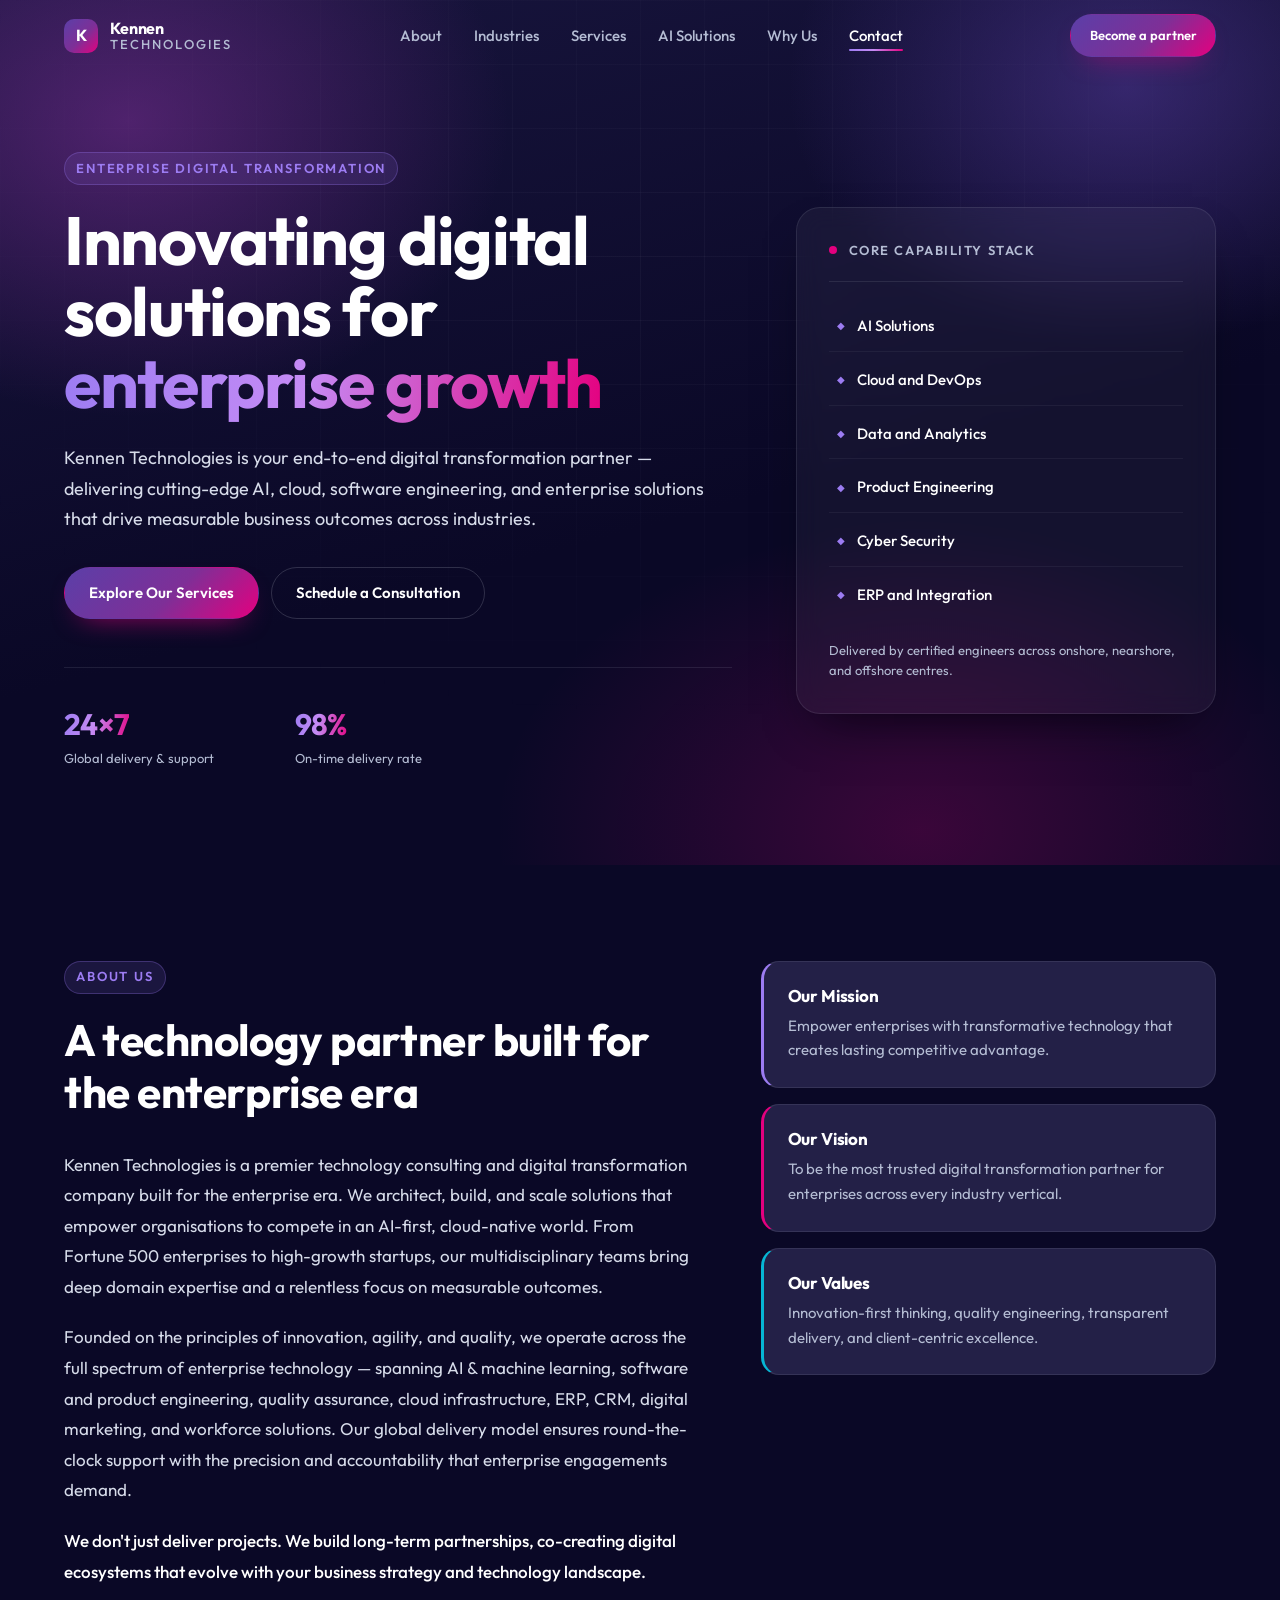
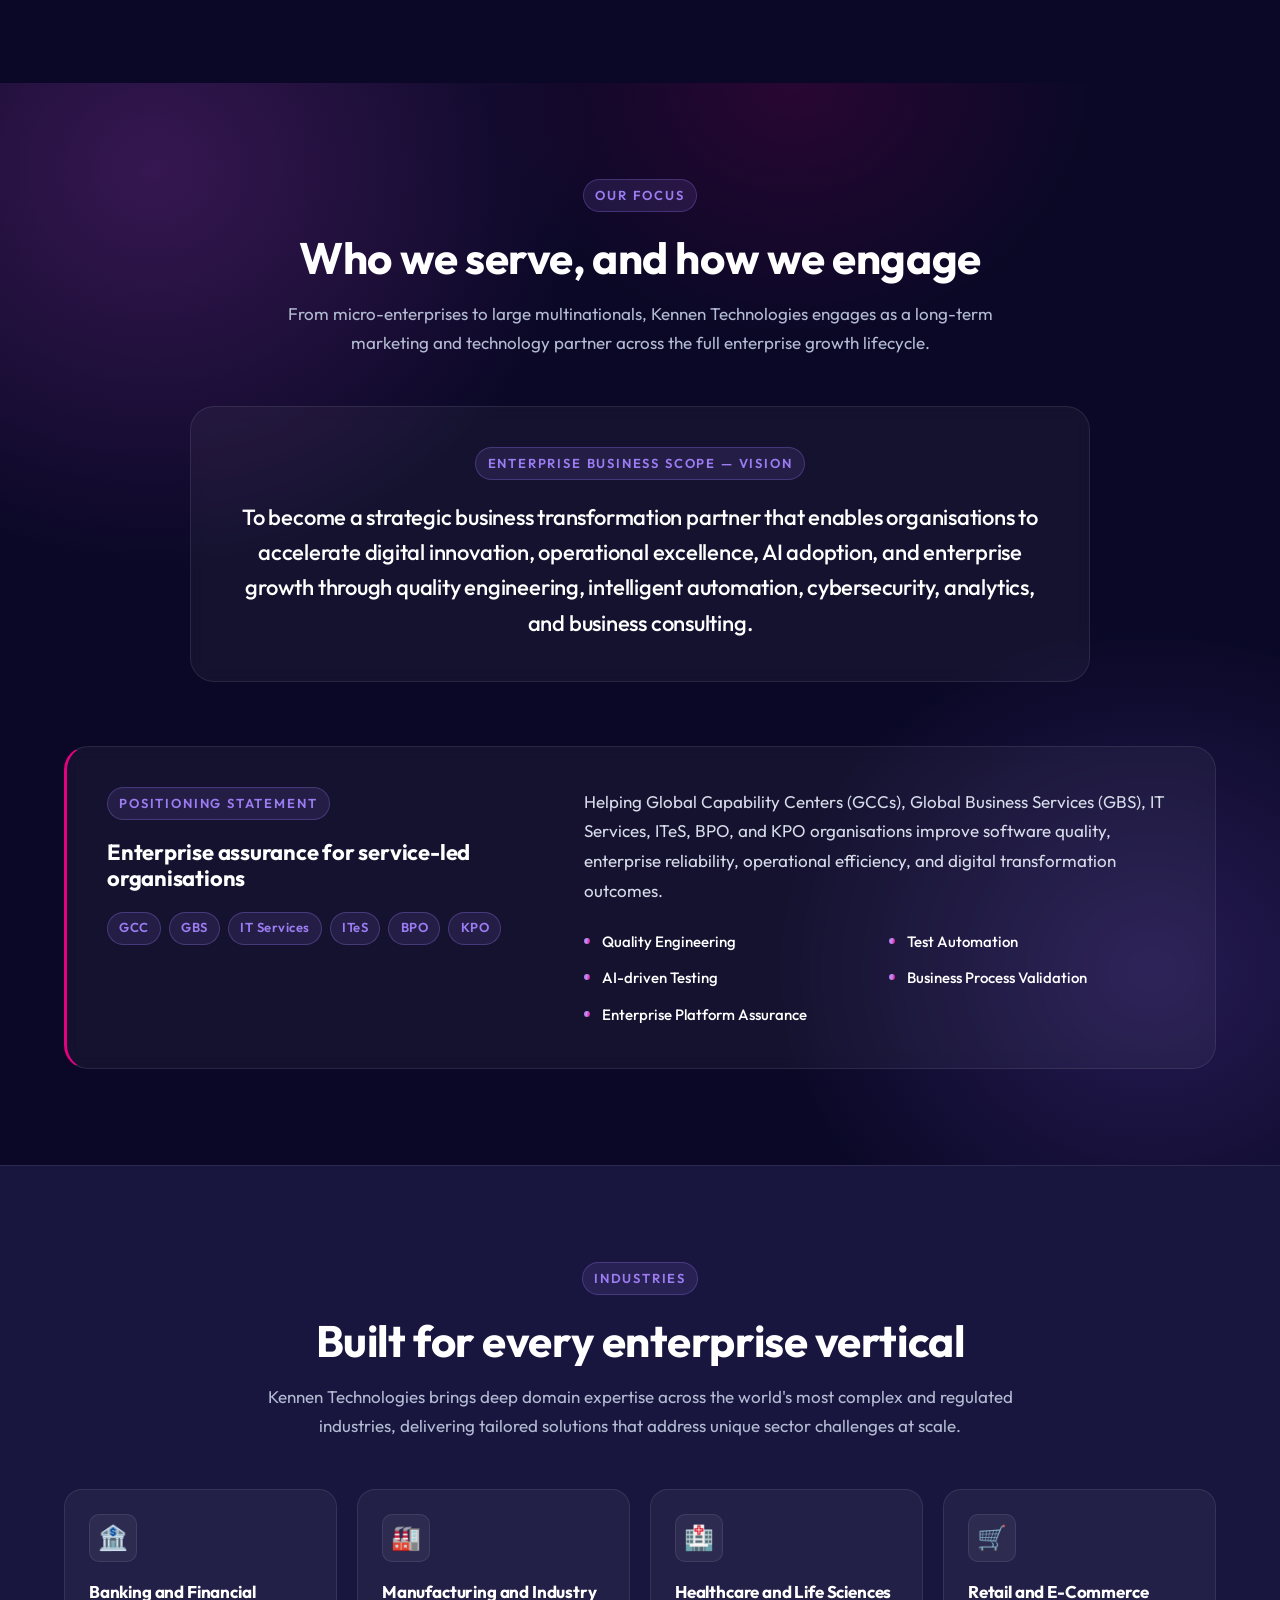
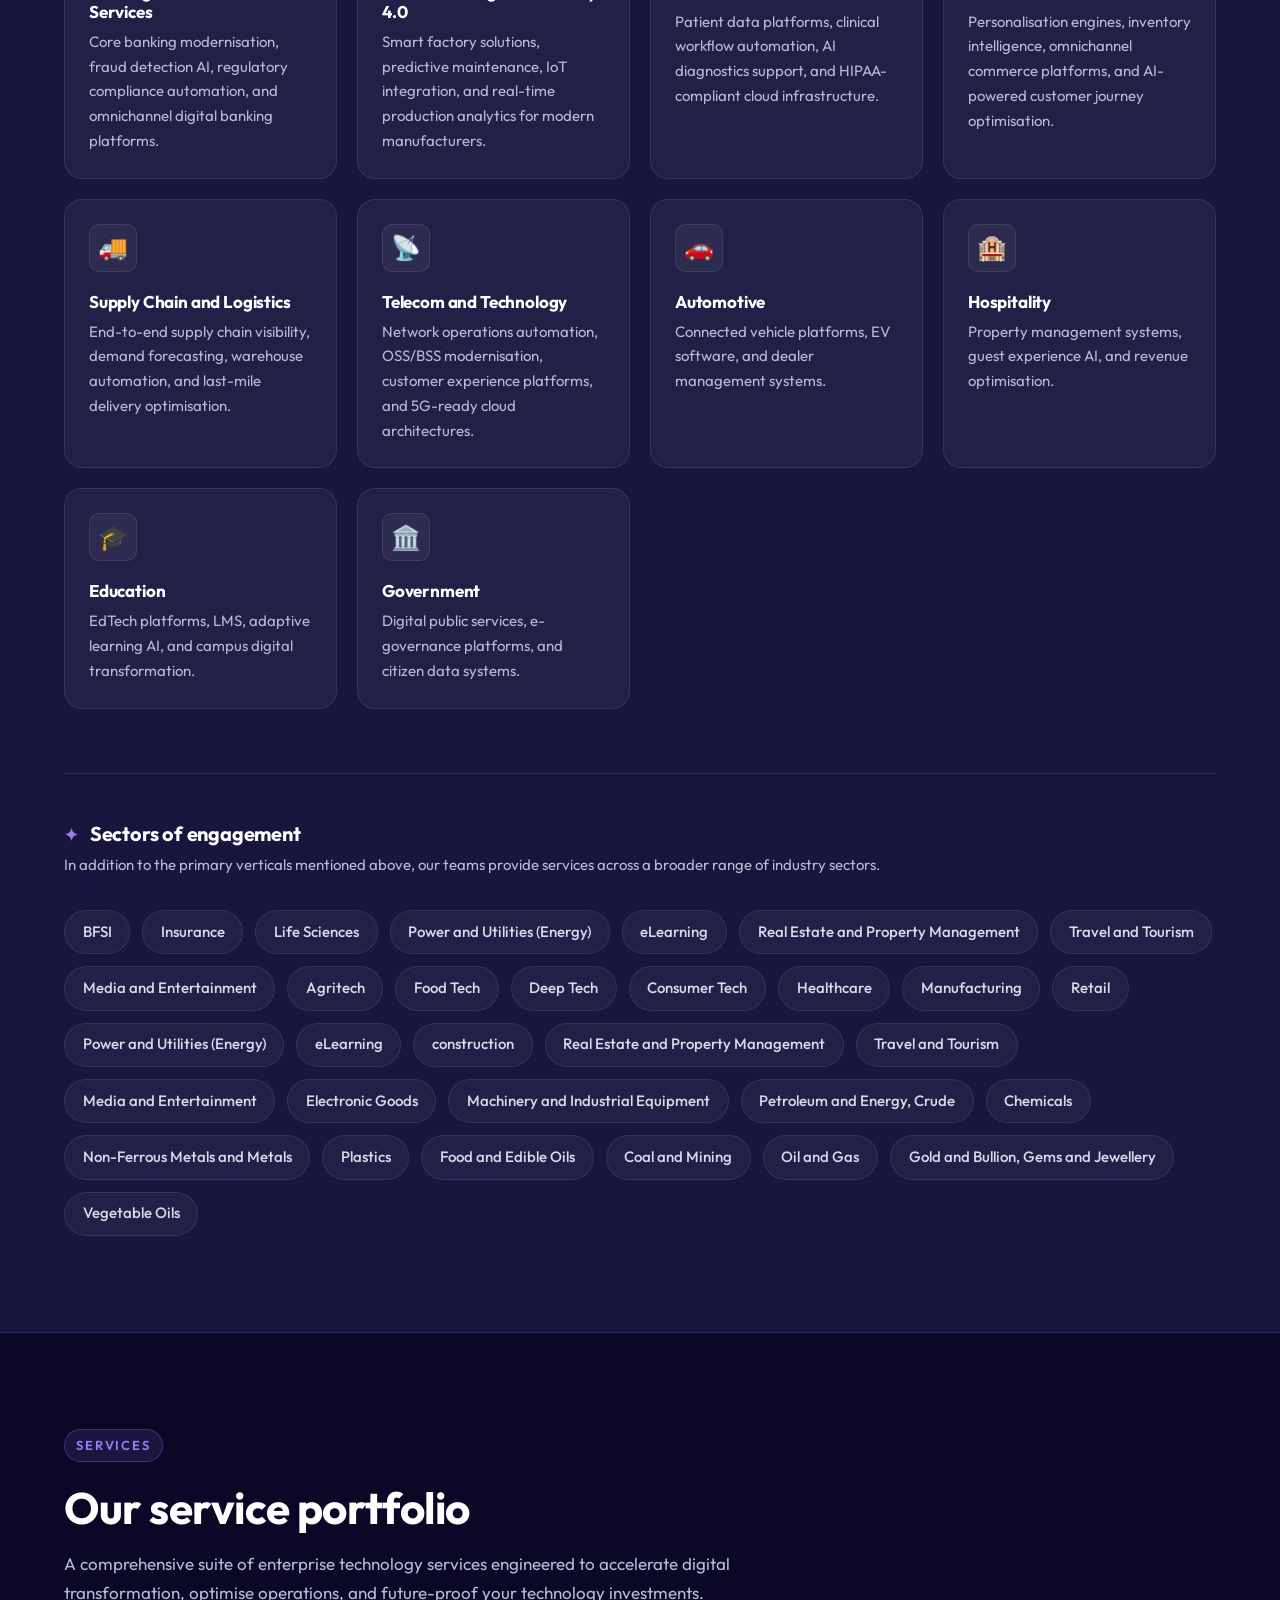
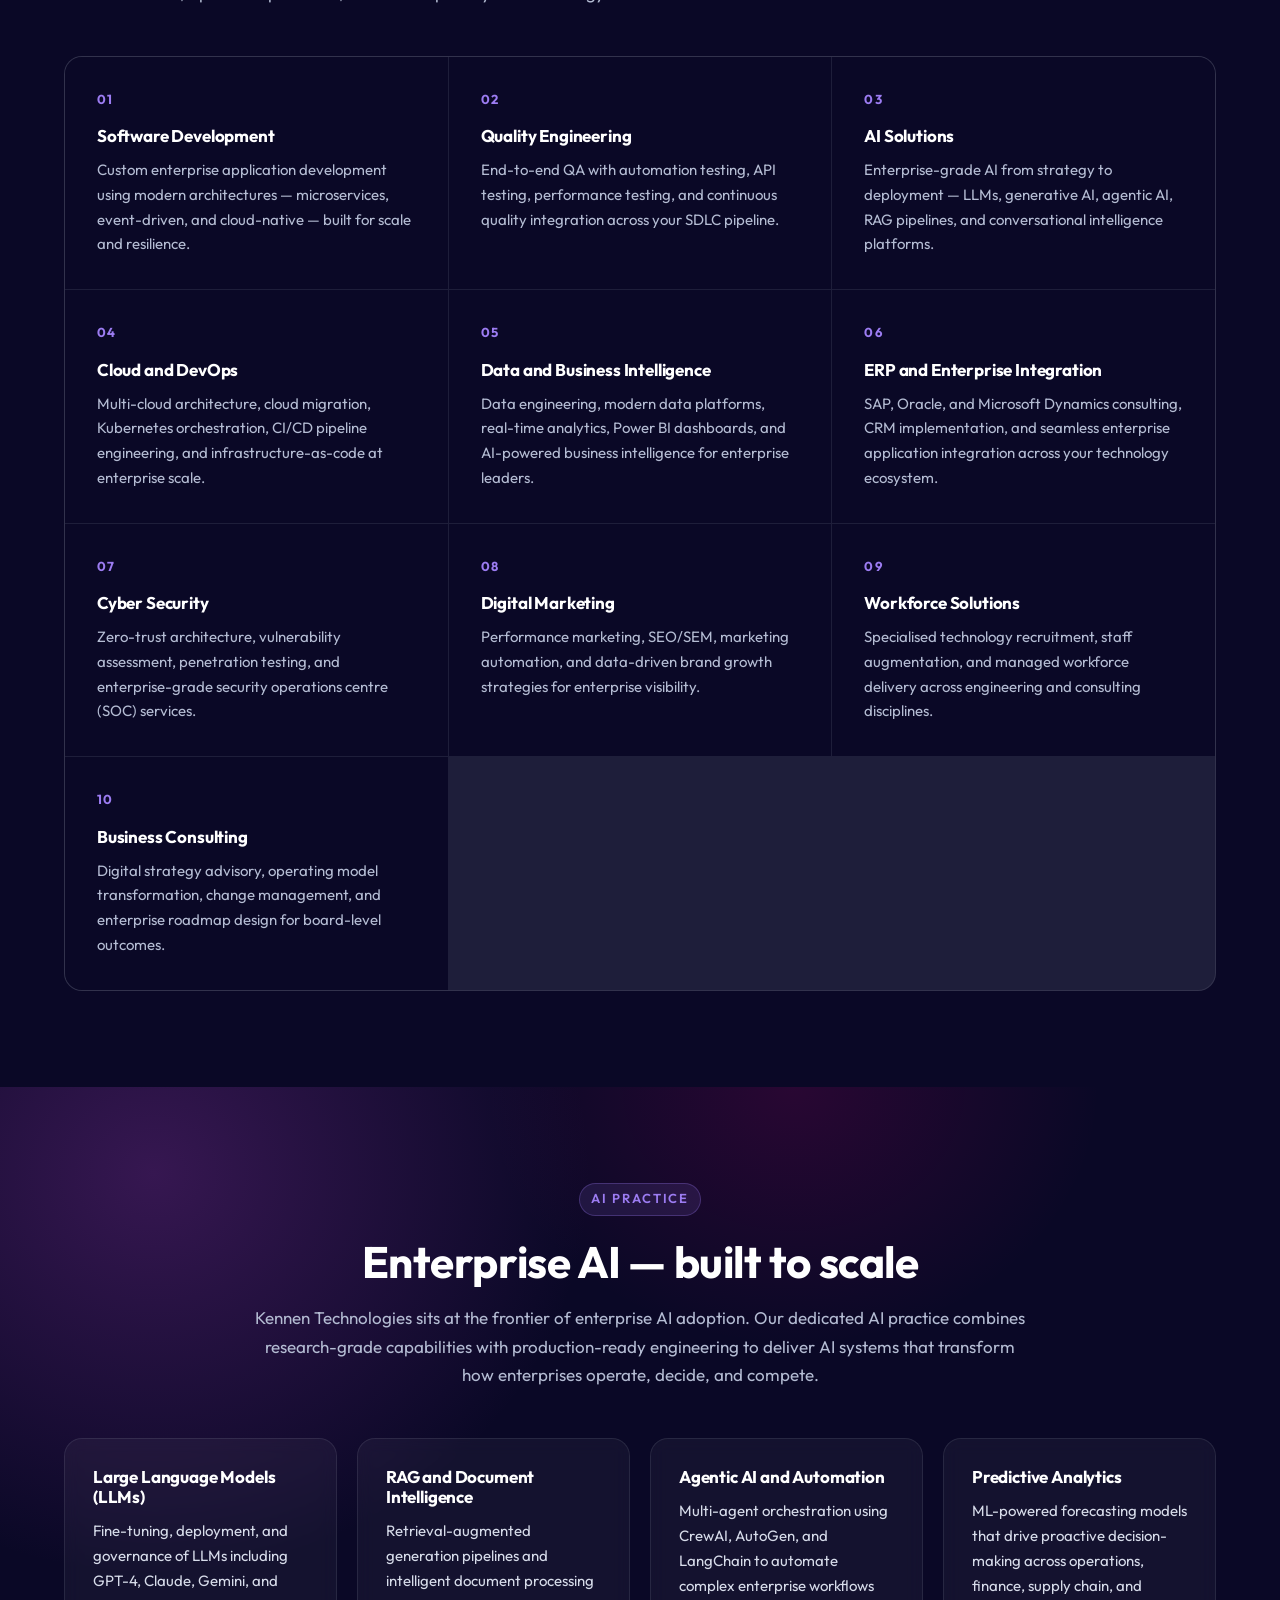
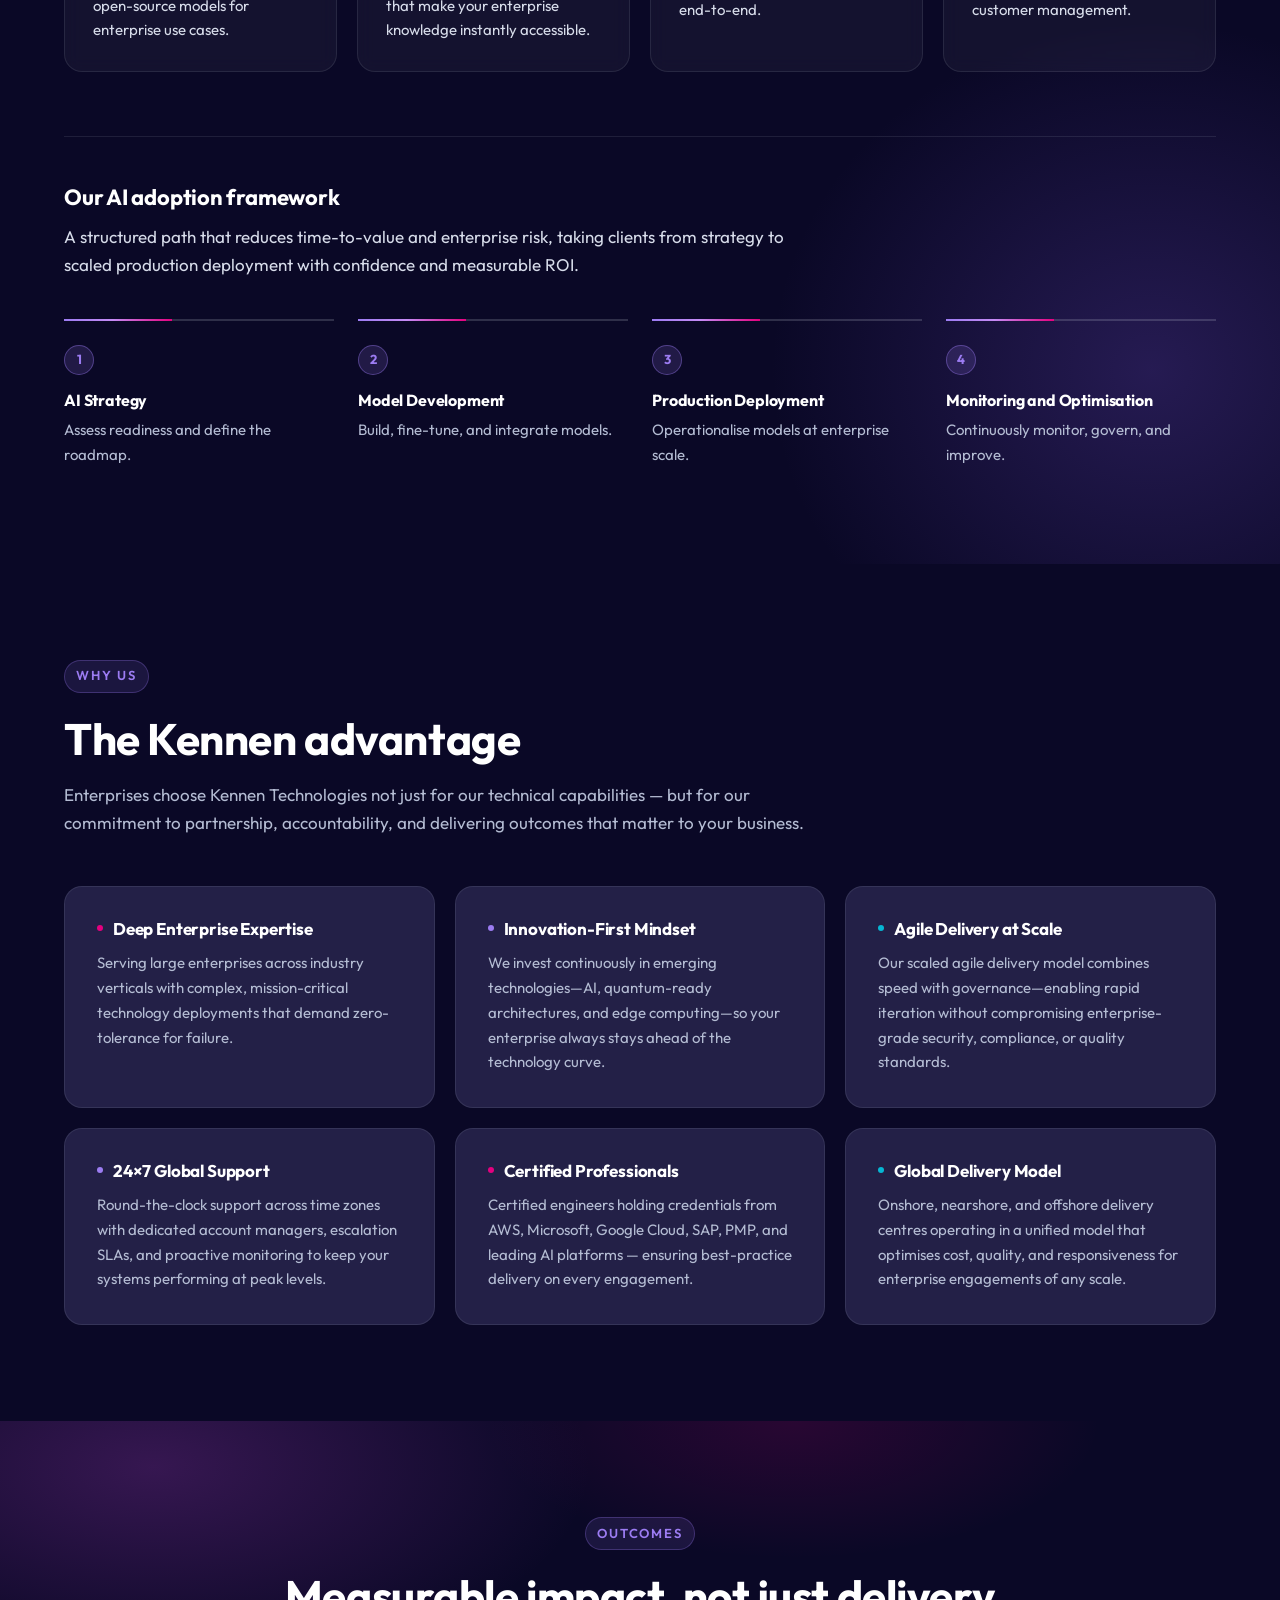
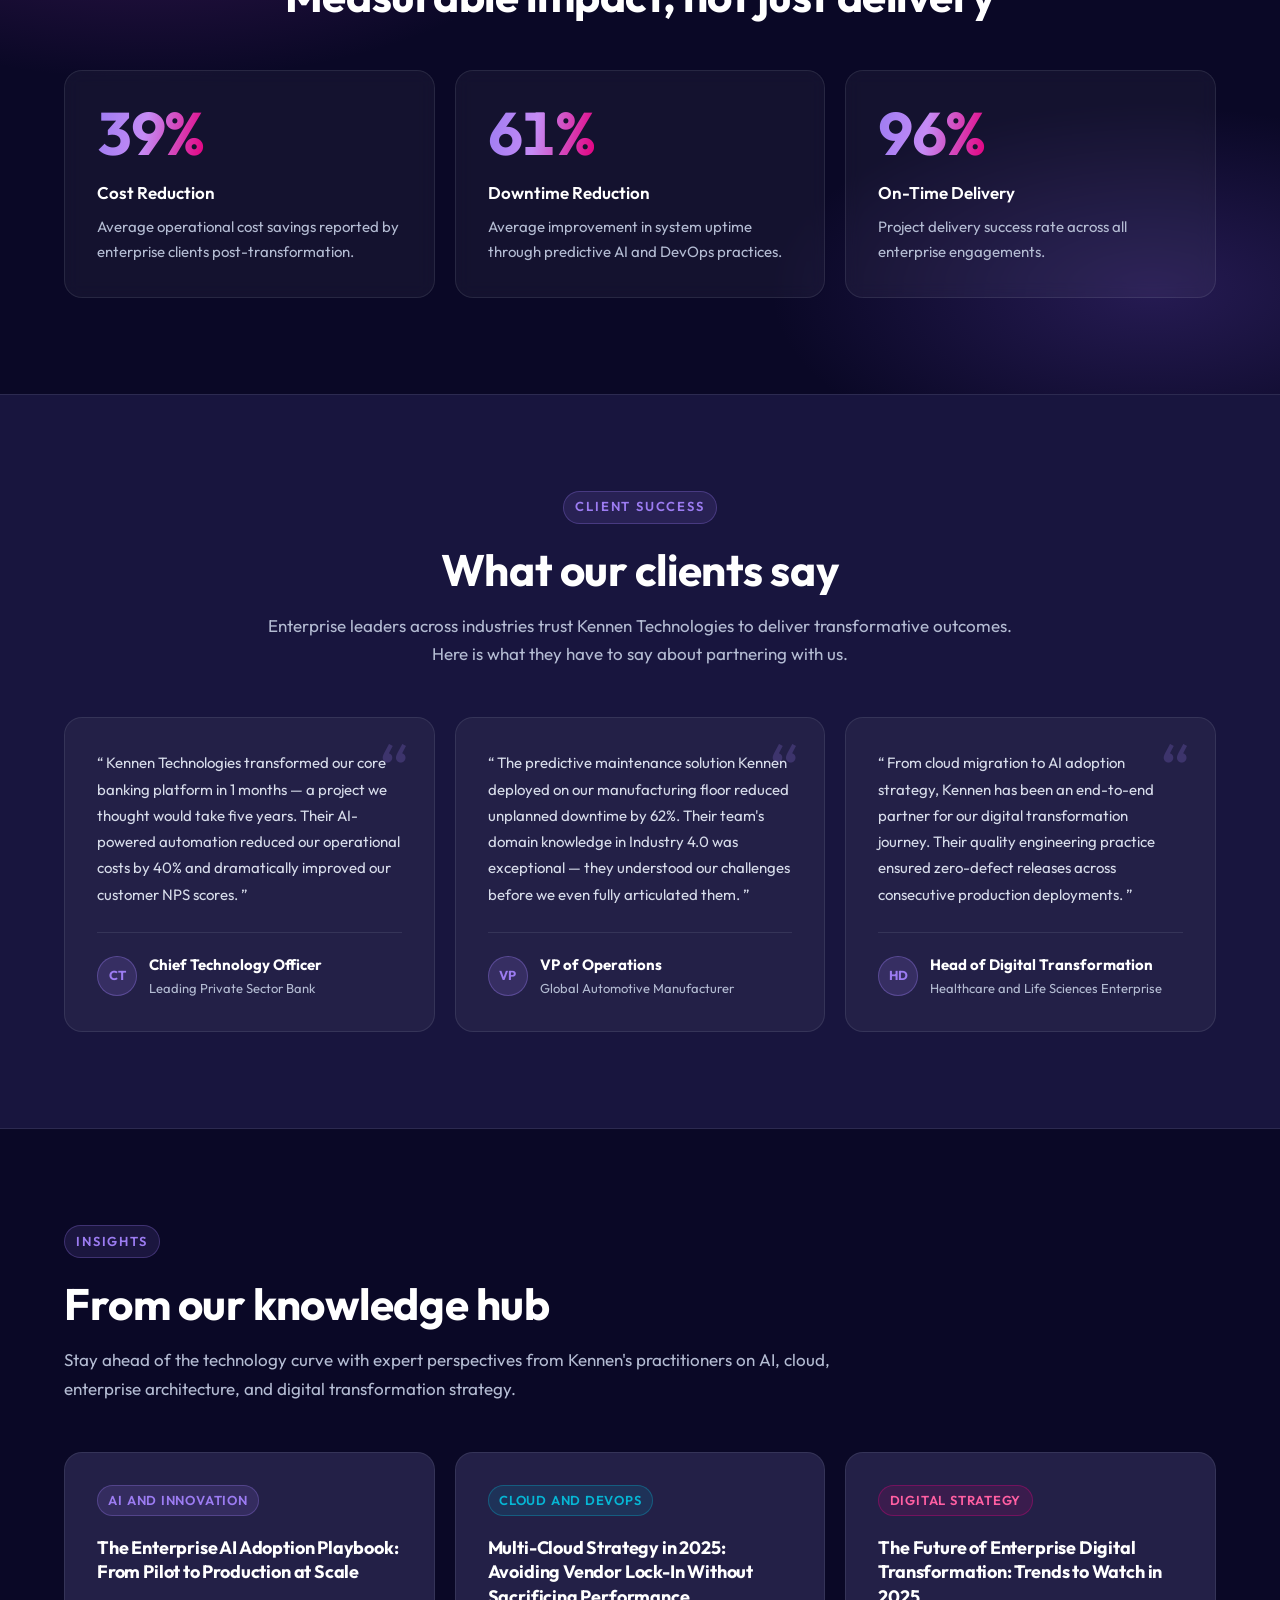
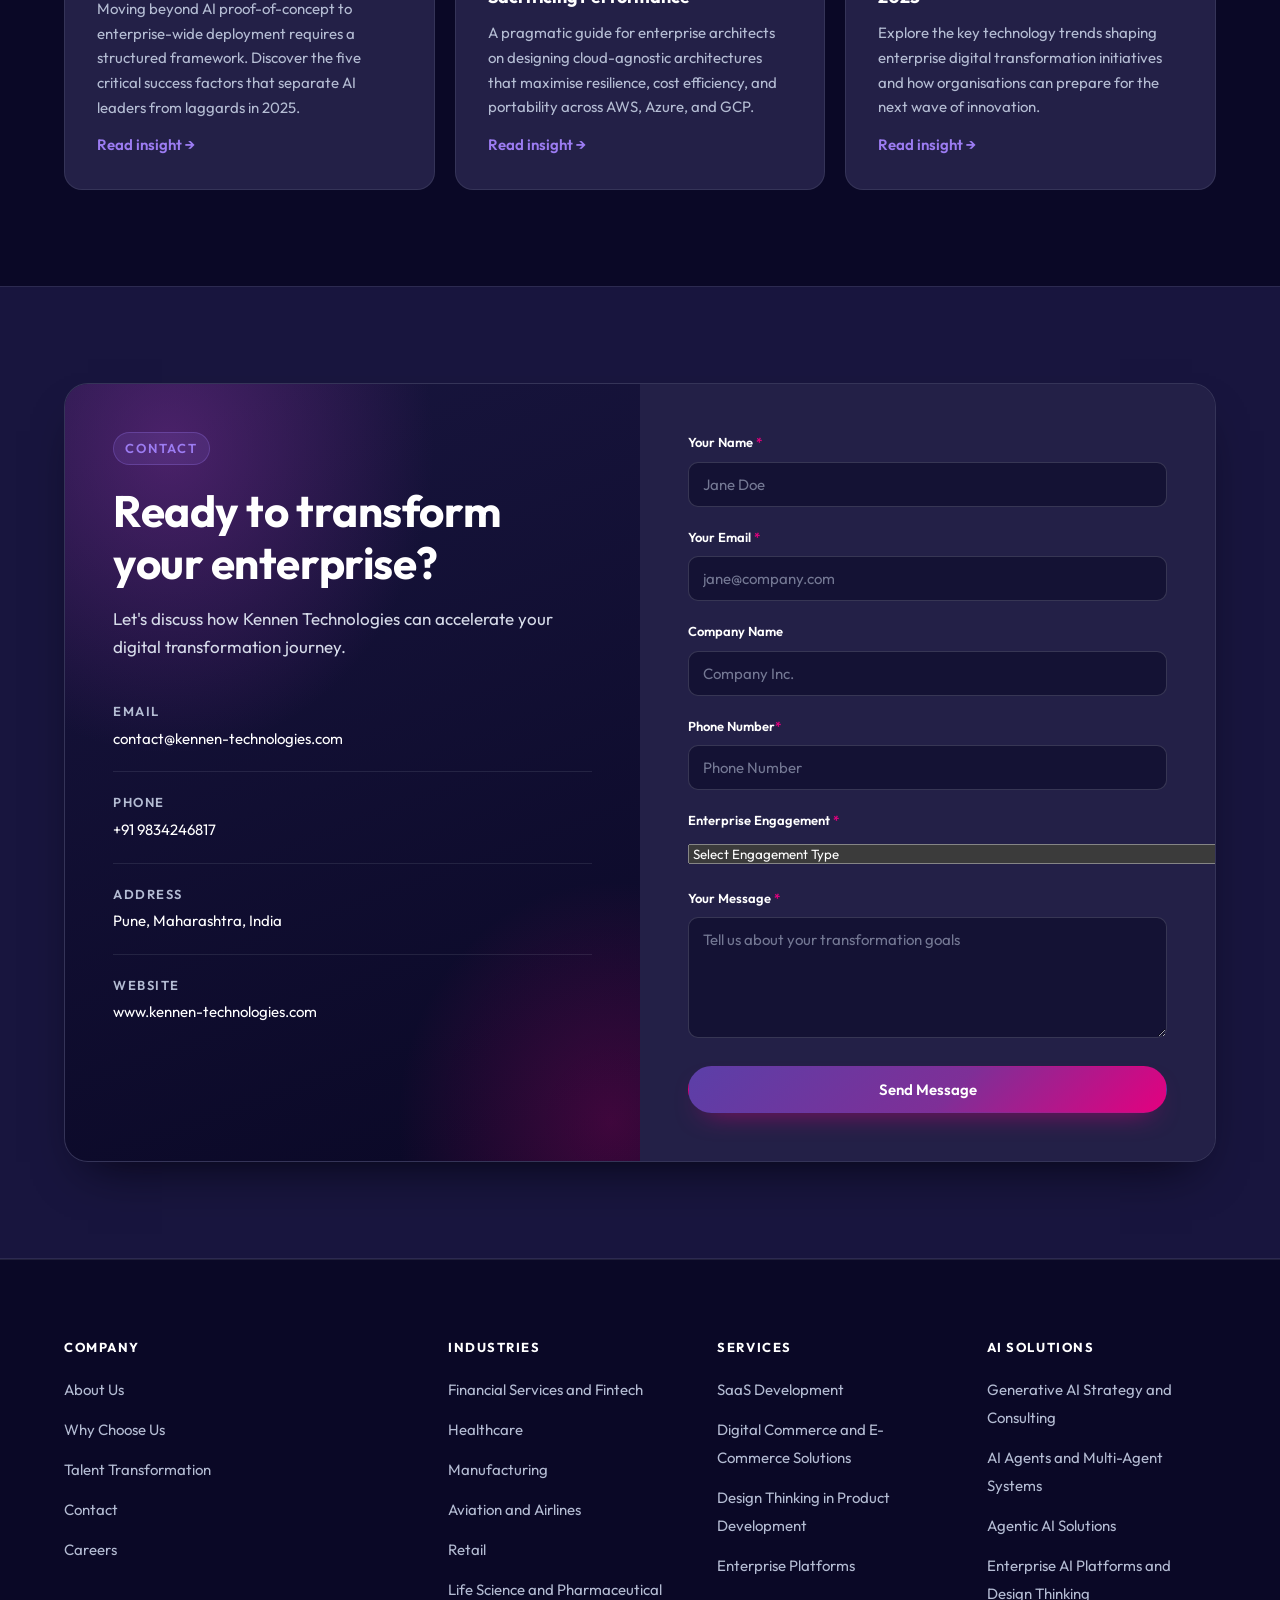
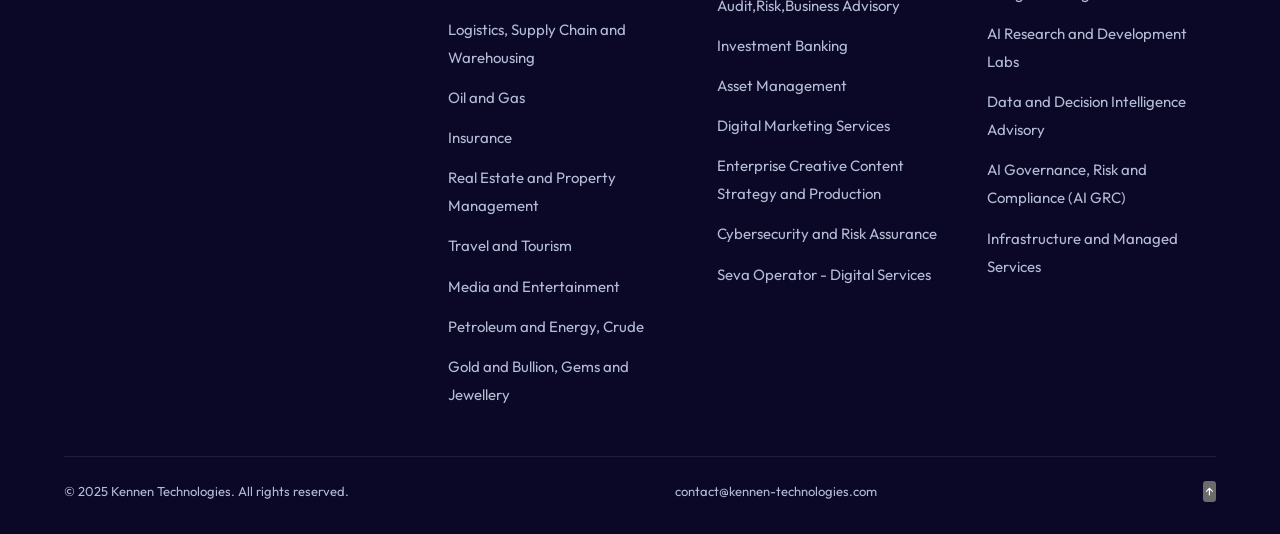
==== commit ade11be6: "Add favicon assets to API-served site - Include favicon.png and favicon.svg in wwwroot - Sync index." ====
--- a/src/Kennen.Api/wwwroot/index.html
+++ b/src/Kennen.Api/wwwroot/index.html
@@ -1,675 +1,1088 @@
-<!DOCTYPE html>
+<!doctype html>
 <html lang="en">
-<head>
-    <meta charset="UTF-8">
-    <meta name="viewport" content="width=device-width, initial-scale=1.0">
-    <meta name="description" content="Kennen Technologies delivers AI, cloud, software engineering, and enterprise digital transformation solutions for Fortune 500 and growth enterprises.">
-    <meta name="theme-color" content="#0A0826">
+  <head>
+    <meta charset="UTF-8" />
+    <meta name="viewport" content="width=device-width, initial-scale=1.0" />
+    <meta
+      name="description"
+      content="Kennen Technologies delivers AI, cloud, software engineering, and enterprise digital transformation solutions for Fortune 500 and growth enterprises."
+    />
+    <meta name="theme-color" content="#0A0826" />
     <title>Kennen Technologies | Enterprise Digital Solutions</title>
-    <link rel="canonical" href="https://kennen-technologies.com/">
-    <link rel="preconnect" href="https://fonts.googleapis.com">
-    <link rel="preconnect" href="https://fonts.gstatic.com" crossorigin>
-    <link rel="stylesheet" href="https://fonts.googleapis.com/css2?family=Outfit:wght@400;500;600;700&display=swap">
-    <link rel="stylesheet" href="styles.css">
+    <link rel="canonical" href="https://kennen-technologies.com/" />
+    <link rel="preconnect" href="https://fonts.googleapis.com" />
+    <link rel="preconnect" href="https://fonts.gstatic.com" crossorigin />
+    <link
+      rel="stylesheet"
+      href="https://fonts.googleapis.com/css2?family=Outfit:wght@400;500;600;700&display=swap"
+    />
+    <link rel="stylesheet" href="styles.css" />
+    <link rel="icon" type="image/png" href="favicon.png" />
 
     <!-- Google Analytics 4. Loaded from the head so the pageview fires before the rest of the page renders. -->
     <script src="config.js?v=2"></script>
     <script>
-        window.dataLayer = window.dataLayer || [];
-        function gtag() { dataLayer.push(arguments); }
-
-        (function () {
-            var id = window.KENNEN_CONFIG && window.KENNEN_CONFIG.gaMeasurementId;
-            // Skip the network request entirely when no ID is configured (e.g. local development).
-            if (!id || id === 'G-XXXXXXXXXX') return;
-
-            var tag = document.createElement('script');
-            tag.async = true;
-            tag.src = 'https://www.googletagmanager.com/gtag/js?id=' + encodeURIComponent(id);
-            document.head.appendChild(tag);
-
-            gtag('js', new Date());
-            gtag('config', id);
-        })();
+      window.dataLayer = window.dataLayer || [];
+      function gtag() {
+        dataLayer.push(arguments);
+      }
+
+      (function () {
+        var id = window.KENNEN_CONFIG && window.KENNEN_CONFIG.gaMeasurementId;
+        // Skip the network request entirely when no ID is configured (e.g. local development).
+        if (!id || id === "G-XXXXXXXXXX") return;
+
+        var tag = document.createElement("script");
+        tag.async = true;
+        tag.src =
+          "https://www.googletagmanager.com/gtag/js?id=" +
+          encodeURIComponent(id);
+        document.head.appendChild(tag);
+
+        gtag("js", new Date());
+        gtag("config", id);
+      })();
     </script>
 
     <!-- Vercel Web Analytics -->
     <script defer src="/_vercel/insights/script.js"></script>
-</head>
-<body>
+  </head>
+  <body>
     <a class="skip-link" href="#main-content">Skip to main content</a>
 
     <!-- Navigation -->
     <nav class="navbar" aria-label="Main navigation">
-        <div class="container">
-            <a class="nav-brand" href="#main-content">
-                <span class="nav-mark" aria-hidden="true">K</span>
-                <span class="nav-brand-text">Kennen<span>Technologies</span></span>
-            </a>
-            <ul class="nav-menu" id="main-menu">
-                <li><a href="#about">About</a></li>
-                <li><a href="#industries">Industries</a></li>
-                <li><a href="#services">Services</a></li>
-                <li><a href="#ai">AI Solutions</a></li>
-                <li><a href="#why-us">Why Us</a></li>
-                <li><a href="#contact">Contact</a></li>
-            </ul>
-            <div class="nav-cta">
-                <a href="#contact" class="btn btn-primary btn-sm">Become a partner</a>
-            </div>
-            <button type="button" class="nav-toggle" aria-label="Open navigation menu" aria-expanded="false" aria-controls="main-menu">
-                <span class="hamburger" aria-hidden="true"></span>
-            </button>
-        </div>
+      <div class="container">
+        <a class="nav-brand" href="#main-content">
+          <span class="nav-mark" aria-hidden="true">K</span>
+          <span class="nav-brand-text">Kennen<span>Technologies</span></span>
+        </a>
+        <ul class="nav-menu" id="main-menu">
+          <li><a href="#about">About</a></li>
+          <li><a href="#industries">Industries</a></li>
+          <li><a href="#services">Services</a></li>
+          <li><a href="#ai">AI Solutions</a></li>
+          <li><a href="#why-us">Why Us</a></li>
+          <li><a href="#contact">Contact</a></li>
+        </ul>
+        <div class="nav-cta">
+          <a href="#contact" class="btn btn-primary btn-sm">Become a partner</a>
+        </div>
+        <button
+          type="button"
+          class="nav-toggle"
+          aria-label="Open navigation menu"
+          aria-expanded="false"
+          aria-controls="main-menu"
+        >
+          <span class="hamburger" aria-hidden="true"></span>
+        </button>
+      </div>
     </nav>
 
     <main id="main-content" tabindex="-1">
-    <!-- Hero Section -->
-    <section class="hero">
+      <!-- Hero Section -->
+      <section class="hero">
         <div class="hero-bg" aria-hidden="true"></div>
         <div class="container hero-grid">
-            <div class="hero-content">
-                <span class="eyebrow">Enterprise Digital Transformation</span>
-                <h1>Innovating digital solutions for <span class="text-accent">enterprise growth</span></h1>
-                <p>Kennen Technologies is your end-to-end digital transformation partner — delivering cutting-edge AI, cloud, software engineering, and enterprise solutions that drive measurable business outcomes across industries.</p>
-                <div class="hero-buttons">
-                    <a href="#services" class="btn btn-primary">Explore Our Services</a>
-                    <a href="#contact" class="btn btn-ghost">Schedule a Consultation</a>
-                </div>
-                <dl class="hero-metrics">
-                    <!-- <div>
+          <div class="hero-content">
+            <span class="eyebrow">Enterprise Digital Transformation</span>
+            <h1>
+              Innovating digital solutions for
+              <span class="text-accent">enterprise growth</span>
+            </h1>
+            <p>
+              Kennen Technologies is your end-to-end digital transformation
+              partner — delivering cutting-edge AI, cloud, software engineering,
+              and enterprise solutions that drive measurable business outcomes
+              across industries.
+            </p>
+            <div class="hero-buttons">
+              <a href="#services" class="btn btn-primary"
+                >Explore Our Services</a
+              >
+              <a href="#contact" class="btn btn-ghost"
+                >Schedule a Consultation</a
+              >
+            </div>
+            <dl class="hero-metrics">
+              <!-- <div>
                         <dt>12</dt>
                         <dd>Industry verticals served</dd>
                     </div> -->
-                    <div>
-                        <dt>24×7</dt>
-                        <dd>Global delivery &amp; support</dd>
-                    </div>
-                    <div>
-                        <dt>98%</dt>
-                        <dd>On-time delivery rate</dd>
-                    </div>
-                </dl>
-            </div>
-            <aside class="hero-panel" aria-label="Core capabilities">
-                <div class="hero-panel-head">
-                    <span class="pulse-dot" aria-hidden="true"></span>
-                    Core capability stack
-                </div>
-                <ul class="hero-capabilities">
-                    <li><span aria-hidden="true">◆</span> AI Solutions</li>
-                    <li><span aria-hidden="true">◆</span> Cloud and DevOps</li>
-                    <li><span aria-hidden="true">◆</span> Data and Analytics</li>
-                    <li><span aria-hidden="true">◆</span> Product Engineering</li>
-                    <li><span aria-hidden="true">◆</span> Cyber Security</li>
-                    <li><span aria-hidden="true">◆</span> ERP and Integration</li>
-                </ul>
-                <p class="hero-panel-note">Delivered by certified engineers across onshore, nearshore, and offshore centres.</p>
-            </aside>
-        </div>
-    </section>
-
-    <!-- About Section -->
-    <section id="about" class="about section-base">
+              <div>
+                <dt>24×7</dt>
+                <dd>Global delivery &amp; support</dd>
+              </div>
+              <div>
+                <dt>98%</dt>
+                <dd>On-time delivery rate</dd>
+              </div>
+            </dl>
+          </div>
+          <aside class="hero-panel" aria-label="Core capabilities">
+            <div class="hero-panel-head">
+              <span class="pulse-dot" aria-hidden="true"></span>
+              Core capability stack
+            </div>
+            <ul class="hero-capabilities">
+              <li><span aria-hidden="true">◆</span> AI Solutions</li>
+              <li><span aria-hidden="true">◆</span> Cloud and DevOps</li>
+              <li><span aria-hidden="true">◆</span> Data and Analytics</li>
+              <li><span aria-hidden="true">◆</span> Product Engineering</li>
+              <li><span aria-hidden="true">◆</span> Cyber Security</li>
+              <li><span aria-hidden="true">◆</span> ERP and Integration</li>
+            </ul>
+            <p class="hero-panel-note">
+              Delivered by certified engineers across onshore, nearshore, and
+              offshore centres.
+            </p>
+          </aside>
+        </div>
+      </section>
+
+      <!-- About Section -->
+      <section id="about" class="about section-base">
         <div class="container about-layout">
-            <div class="about-main">
-                <div class="section-head">
-                    <span class="eyebrow">About us</span>
-                    <h2>A technology partner built for the enterprise era</h2>
-                </div>
-                <div class="about-content">
-                    <p>Kennen Technologies is a premier technology consulting and digital transformation company built for the enterprise era. We architect, build, and scale solutions that empower organisations to compete in an AI-first, cloud-native world. From Fortune 500 enterprises to high-growth startups, our multidisciplinary teams bring deep domain expertise and a relentless focus on measurable outcomes.</p>
-                    <p>Founded on the principles of innovation, agility, and quality, we operate across the full spectrum of enterprise technology — spanning AI &amp; machine learning, software and product engineering, quality assurance, cloud infrastructure, ERP, CRM, digital marketing, and workforce solutions. Our global delivery model ensures round-the-clock support with the precision and accountability that enterprise engagements demand.</p>
-                    <p>We don't just deliver projects. We build long-term partnerships, co-creating digital ecosystems that evolve with your business strategy and technology landscape.</p>
-                </div>
-            </div>
-            <div class="values-grid grid-reveal">
-                <div class="value-card">
-                    <h3>Our Mission</h3>
-                    <p>Empower enterprises with transformative technology that creates lasting competitive advantage.</p>
-                </div>
-                <div class="value-card">
-                    <h3>Our Vision</h3>
-                    <p>To be the most trusted digital transformation partner for enterprises across every industry vertical.</p>
-                </div>
-                <div class="value-card">
-                    <h3>Our Values</h3>
-                    <p>Innovation-first thinking, quality engineering, transparent delivery, and client-centric excellence.</p>
-                </div>
-            </div>
-        </div>
-    </section>
-
-    <!-- Market Focus & Positioning Section -->
-    <section id="focus" class="focus section-feature">
+          <div class="about-main">
+            <div class="section-head">
+              <span class="eyebrow">About us</span>
+              <h2>A technology partner built for the enterprise era</h2>
+            </div>
+            <div class="about-content">
+              <p>
+                Kennen Technologies is a premier technology consulting and
+                digital transformation company built for the enterprise era. We
+                architect, build, and scale solutions that empower organisations
+                to compete in an AI-first, cloud-native world. From Fortune 500
+                enterprises to high-growth startups, our multidisciplinary teams
+                bring deep domain expertise and a relentless focus on measurable
+                outcomes.
+              </p>
+              <p>
+                Founded on the principles of innovation, agility, and quality,
+                we operate across the full spectrum of enterprise technology —
+                spanning AI &amp; machine learning, software and product
+                engineering, quality assurance, cloud infrastructure, ERP, CRM,
+                digital marketing, and workforce solutions. Our global delivery
+                model ensures round-the-clock support with the precision and
+                accountability that enterprise engagements demand.
+              </p>
+              <p>
+                We don't just deliver projects. We build long-term partnerships,
+                co-creating digital ecosystems that evolve with your business
+                strategy and technology landscape.
+              </p>
+            </div>
+          </div>
+          <div class="values-grid grid-reveal">
+            <div class="value-card">
+              <h3>Our Mission</h3>
+              <p>
+                Empower enterprises with transformative technology that creates
+                lasting competitive advantage.
+              </p>
+            </div>
+            <div class="value-card">
+              <h3>Our Vision</h3>
+              <p>
+                To be the most trusted digital transformation partner for
+                enterprises across every industry vertical.
+              </p>
+            </div>
+            <div class="value-card">
+              <h3>Our Values</h3>
+              <p>
+                Innovation-first thinking, quality engineering, transparent
+                delivery, and client-centric excellence.
+              </p>
+            </div>
+          </div>
+        </div>
+      </section>
+
+      <!-- Market Focus & Positioning Section -->
+      <section id="focus" class="focus section-feature">
         <div class="section-feature-bg" aria-hidden="true"></div>
         <div class="container">
-            <div class="section-head section-head--center">
-                <span class="eyebrow">Our focus</span>
-                <h2>Who we serve, and how we engage</h2>
-                <p class="section-subtitle">From micro-enterprises to large multinationals, Kennen Technologies engages as a long-term marketing and technology partner across the full enterprise growth lifecycle.</p>
-            </div>
-
-            <figure class="vision-statement">
-                <figcaption class="eyebrow">Enterprise business scope — vision</figcaption>
-                <blockquote>To become a strategic business transformation partner that enables organisations to accelerate digital innovation, operational excellence, AI adoption, and enterprise growth through quality engineering, intelligent automation, cybersecurity, analytics, and business consulting.</blockquote>
-            </figure>
-
-            <div class="positioning">
-                <div class="positioning-head">
-                    <span class="eyebrow">Positioning statement</span>
-                    <h3>Enterprise assurance for service-led organisations</h3>
-                    <ul class="tag-list tag-list--org">
-                        <li>GCC</li>
-                        <li>GBS</li>
-                        <li>IT Services</li>
-                        <li>ITeS</li>
-                        <li>BPO</li>
-                        <li>KPO</li>
-                    </ul>
-                </div>
-                <div class="positioning-body">
-                    <p>Helping Global Capability Centers (GCCs), Global Business Services (GBS), IT Services, ITeS, BPO, and KPO organisations improve software quality, enterprise reliability, operational efficiency, and digital transformation outcomes.</p>
-                    <ul class="capability-list">
-                        <li>Quality Engineering</li>
-                        <li>Test Automation</li>
-                        <li>AI-driven Testing</li>
-                        <li>Business Process Validation</li>
-                        <li>Enterprise Platform Assurance</li>
-                    </ul>
-                </div>
-            </div>
-        </div>
-    </section>
-
-    <!-- Industries Section -->
-    <section id="industries" class="industries section-alt">
+          <div class="section-head section-head--center">
+            <span class="eyebrow">Our focus</span>
+            <h2>Who we serve, and how we engage</h2>
+            <p class="section-subtitle">
+              From micro-enterprises to large multinationals, Kennen
+              Technologies engages as a long-term marketing and technology
+              partner across the full enterprise growth lifecycle.
+            </p>
+          </div>
+
+          <figure class="vision-statement">
+            <figcaption class="eyebrow">
+              Enterprise business scope — vision
+            </figcaption>
+            <blockquote>
+              To become a strategic business transformation partner that enables
+              organisations to accelerate digital innovation, operational
+              excellence, AI adoption, and enterprise growth through quality
+              engineering, intelligent automation, cybersecurity, analytics, and
+              business consulting.
+            </blockquote>
+          </figure>
+
+          <div class="positioning">
+            <div class="positioning-head">
+              <span class="eyebrow">Positioning statement</span>
+              <h3>Enterprise assurance for service-led organisations</h3>
+              <ul class="tag-list tag-list--org">
+                <li>GCC</li>
+                <li>GBS</li>
+                <li>IT Services</li>
+                <li>ITeS</li>
+                <li>BPO</li>
+                <li>KPO</li>
+              </ul>
+            </div>
+            <div class="positioning-body">
+              <p>
+                Helping Global Capability Centers (GCCs), Global Business
+                Services (GBS), IT Services, ITeS, BPO, and KPO organisations
+                improve software quality, enterprise reliability, operational
+                efficiency, and digital transformation outcomes.
+              </p>
+              <ul class="capability-list">
+                <li>Quality Engineering</li>
+                <li>Test Automation</li>
+                <li>AI-driven Testing</li>
+                <li>Business Process Validation</li>
+                <li>Enterprise Platform Assurance</li>
+              </ul>
+            </div>
+          </div>
+        </div>
+      </section>
+
+      <!-- Industries Section -->
+      <section id="industries" class="industries section-alt">
         <div class="container">
-            <div class="section-head section-head--center">
-                <span class="eyebrow">Industries</span>
-                <h2>Built for every enterprise vertical</h2>
-                <p class="section-subtitle">Kennen Technologies brings deep domain expertise across the world's most complex and regulated industries, delivering tailored solutions that address unique sector challenges at scale.</p>
-            </div>
-            <div class="industries-grid grid-reveal">
-                <div class="industry-card">
-                    <div class="industry-icon" aria-hidden="true">🏦</div>
-                    <h3>Banking &amp; Financial Services</h3>
-                    <p>Core banking modernisation, fraud detection AI, regulatory compliance automation, and omnichannel digital banking platforms.</p>
-                </div>
-                <div class="industry-card">
-                    <div class="industry-icon" aria-hidden="true">🏭</div>
-                    <h3>Manufacturing &amp; Industry 4.0</h3>
-                    <p>Smart factory solutions, predictive maintenance, IoT integration, and real-time production analytics for modern manufacturers.</p>
-                </div>
-                <div class="industry-card">
-                    <div class="industry-icon" aria-hidden="true">🏥</div>
-                    <h3>Healthcare &amp; Life Sciences</h3>
-                    <p>Patient data platforms, clinical workflow automation, AI diagnostics support, and HIPAA-compliant cloud infrastructure.</p>
-                </div>
-                <div class="industry-card">
-                    <div class="industry-icon" aria-hidden="true">🛒</div>
-                    <h3>Retail &amp; E-Commerce</h3>
-                    <p>Personalisation engines, inventory intelligence, omnichannel commerce platforms, and AI-powered customer journey optimisation.</p>
-                </div>
-                <div class="industry-card">
-                    <div class="industry-icon" aria-hidden="true">🚚</div>
-                    <h3>Supply Chain &amp; Logistics</h3>
-                    <p>End-to-end supply chain visibility, demand forecasting, warehouse automation, and last-mile delivery optimisation.</p>
-                </div>
-                <div class="industry-card">
-                    <div class="industry-icon" aria-hidden="true">📡</div>
-                    <h3>Telecom &amp; Technology</h3>
-                    <p>Network operations automation, OSS/BSS modernisation, customer experience platforms, and 5G-ready cloud architectures.</p>
-                </div>
-                <div class="industry-card">
-                    <div class="industry-icon" aria-hidden="true">🚗</div>
-                    <h3>Automotive</h3>
-                    <p>Connected vehicle platforms, EV software, and dealer management systems.</p>
-                </div>
-                <div class="industry-card">
-                    <div class="industry-icon" aria-hidden="true">🏨</div>
-                    <h3>Hospitality</h3>
-                    <p>Property management systems, guest experience AI, and revenue optimisation.</p>
-                </div>
-                <div class="industry-card">
-                    <div class="industry-icon" aria-hidden="true">🎓</div>
-                    <h3>Education</h3>
-                    <p>EdTech platforms, LMS, adaptive learning AI, and campus digital transformation.</p>
-                </div>
-                <div class="industry-card">
-                    <div class="industry-icon" aria-hidden="true">🏛️</div>
-                    <h3>Government</h3>
-                    <p>Digital public services, e-governance platforms, and citizen data systems.</p>
-                </div>
-            </div>
-
-            <div class="sectors">
-                <div class="sectors-head">
-                    <h3>Sectors of engagement</h3>
-                    <p>In addition to the primary verticals mentioned above, our teams provide services across a broader range of industry sectors.</p>
-                </div>
-                <ul class="sector-list grid-reveal">
-                    <li>BFSI</li>
-                    <li>Insurance</li>
-                    <li>Life Sciences</li>
-                    <li>Power &amp; Utilities (Energy)</li>
-                    <li>eLearning</li>
-                    <li>Real Estate &amp; Property Management</li>
-                    <li>Travel &amp; Tourism</li>
-                    <li>Media &amp; Entertainment</li>
-                    <li>Agritech</li>
-                    <li>Food Tech</li>
-                    <li>Deep Tech</li>
-                    <li>Consumer Tech</li>
-                    <li>Healthcare</li>
-                    <li>Manufacturing</li>
-                    <li>Retail</li>
-                    <li>Power & Utilities (Energy)</li>
-                    <li>eLearning</li>
-                    <li>construction</li>
-                    <li>Real Estate and Property Management</li>
-                    <li>Travel & Tourism</li>
-                    <li>Media & Entertainment</li>
-                    <li>Electronic Goods</li>
-                    <li>Machinery and Industrial Equipment</li>
-                    <li>Petroleum and Energy, Crude</li>
-                    <li>Chemicals</li>
-                    <li>Non-Ferrous Metals and Metals</li>
-                    <li>Plastics</li>
-                    <li>Food and Edible Oils</li>
-                    <li>Coal and Mining</li>
-                    <li>Oil and Gas</li>
-                    <li>Gold and Bullion, Gems and Jewellery</li>
-                    <li>Vegetable Oils</li>
-                </ul>
-            </div>
-        </div>
-    </section>
-
-    <!-- Services Section -->
-    <section id="services" class="services section-base">
+          <div class="section-head section-head--center">
+            <span class="eyebrow">Industries</span>
+            <h2>Built for every enterprise vertical</h2>
+            <p class="section-subtitle">
+              Kennen Technologies brings deep domain expertise across the
+              world's most complex and regulated industries, delivering tailored
+              solutions that address unique sector challenges at scale.
+            </p>
+          </div>
+          <div class="industries-grid grid-reveal">
+            <div class="industry-card">
+              <div class="industry-icon" aria-hidden="true">🏦</div>
+              <h3>Banking and Financial Services</h3>
+              <p>
+                Core banking modernisation, fraud detection AI, regulatory
+                compliance automation, and omnichannel digital banking
+                platforms.
+              </p>
+            </div>
+            <div class="industry-card">
+              <div class="industry-icon" aria-hidden="true">🏭</div>
+              <h3>Manufacturing and Industry 4.0</h3>
+              <p>
+                Smart factory solutions, predictive maintenance, IoT
+                integration, and real-time production analytics for modern
+                manufacturers.
+              </p>
+            </div>
+            <div class="industry-card">
+              <div class="industry-icon" aria-hidden="true">🏥</div>
+              <h3>Healthcare and Life Sciences</h3>
+              <p>
+                Patient data platforms, clinical workflow automation, AI
+                diagnostics support, and HIPAA-compliant cloud infrastructure.
+              </p>
+            </div>
+            <div class="industry-card">
+              <div class="industry-icon" aria-hidden="true">🛒</div>
+              <h3>Retail and E-Commerce</h3>
+              <p>
+                Personalisation engines, inventory intelligence, omnichannel
+                commerce platforms, and AI-powered customer journey
+                optimisation.
+              </p>
+            </div>
+            <div class="industry-card">
+              <div class="industry-icon" aria-hidden="true">🚚</div>
+              <h3>Supply Chain and Logistics</h3>
+              <p>
+                End-to-end supply chain visibility, demand forecasting,
+                warehouse automation, and last-mile delivery optimisation.
+              </p>
+            </div>
+            <div class="industry-card">
+              <div class="industry-icon" aria-hidden="true">📡</div>
+              <h3>Telecom and Technology</h3>
+              <p>
+                Network operations automation, OSS/BSS modernisation, customer
+                experience platforms, and 5G-ready cloud architectures.
+              </p>
+            </div>
+            <div class="industry-card">
+              <div class="industry-icon" aria-hidden="true">🚗</div>
+              <h3>Automotive</h3>
+              <p>
+                Connected vehicle platforms, EV software, and dealer management
+                systems.
+              </p>
+            </div>
+            <div class="industry-card">
+              <div class="industry-icon" aria-hidden="true">🏨</div>
+              <h3>Hospitality</h3>
+              <p>
+                Property management systems, guest experience AI, and revenue
+                optimisation.
+              </p>
+            </div>
+            <div class="industry-card">
+              <div class="industry-icon" aria-hidden="true">🎓</div>
+              <h3>Education</h3>
+              <p>
+                EdTech platforms, LMS, adaptive learning AI, and campus digital
+                transformation.
+              </p>
+            </div>
+            <div class="industry-card">
+              <div class="industry-icon" aria-hidden="true">🏛️</div>
+              <h3>Government</h3>
+              <p>
+                Digital public services, e-governance platforms, and citizen
+                data systems.
+              </p>
+            </div>
+          </div>
+
+          <div class="sectors">
+            <div class="sectors-head">
+              <h3>Sectors of engagement</h3>
+              <p>
+                In addition to the primary verticals mentioned above, our teams
+                provide services across a broader range of industry sectors.
+              </p>
+            </div>
+            <ul class="sector-list grid-reveal">
+              <li>BFSI</li>
+              <li>Insurance</li>
+              <li>Life Sciences</li>
+              <li>Power and Utilities (Energy)</li>
+              <li>eLearning</li>
+              <li>Real Estate and Property Management</li>
+              <li>Travel and Tourism</li>
+              <li>Media and Entertainment</li>
+              <li>Agritech</li>
+              <li>Food Tech</li>
+              <li>Deep Tech</li>
+              <li>Consumer Tech</li>
+              <li>Healthcare</li>
+              <li>Manufacturing</li>
+              <li>Retail</li>
+              <li>Power and Utilities (Energy)</li>
+              <li>eLearning</li>
+              <li>construction</li>
+              <li>Real Estate and Property Management</li>
+              <li>Travel and Tourism</li>
+              <li>Media and Entertainment</li>
+              <li>Electronic Goods</li>
+              <li>Machinery and Industrial Equipment</li>
+              <li>Petroleum and Energy, Crude</li>
+              <li>Chemicals</li>
+              <li>Non-Ferrous Metals and Metals</li>
+              <li>Plastics</li>
+              <li>Food and Edible Oils</li>
+              <li>Coal and Mining</li>
+              <li>Oil and Gas</li>
+              <li>Gold and Bullion, Gems and Jewellery</li>
+              <li>Vegetable Oils</li>
+            </ul>
+          </div>
+        </div>
+      </section>
+
+      <!-- Services Section -->
+      <section id="services" class="services section-base">
         <div class="container">
-            <div class="section-head">
-                <span class="eyebrow">Services</span>
-                <h2>Our service portfolio</h2>
-                <p class="section-subtitle">A comprehensive suite of enterprise technology services engineered to accelerate digital transformation, optimise operations, and future-proof your technology investments.</p>
-            </div>
-            <div class="services-grid grid-reveal">
-                <div class="service-card">
-                    <span class="service-index" aria-hidden="true">01</span>
-                    <h3>Software Development</h3>
-                    <p>Custom enterprise application development using modern architectures — microservices, event-driven, and cloud-native — built for scale and resilience.</p>
-                </div>
-                <div class="service-card">
-                    <span class="service-index" aria-hidden="true">02</span>
-                    <h3>Quality Engineering</h3>
-                    <p>End-to-end QA with automation testing, API testing, performance testing, and continuous quality integration across your SDLC pipeline.</p>
-                </div>
-                <div class="service-card">
-                    <span class="service-index" aria-hidden="true">03</span>
-                    <h3>AI Solutions</h3>
-                    <p>Enterprise-grade AI from strategy to deployment — LLMs, generative AI, agentic AI, RAG pipelines, and conversational intelligence platforms.</p>
-                </div>
-                <div class="service-card">
-                    <span class="service-index" aria-hidden="true">04</span>
-                    <h3>Cloud &amp; DevOps</h3>
-                    <p>Multi-cloud architecture, cloud migration, Kubernetes orchestration, CI/CD pipeline engineering, and infrastructure-as-code at enterprise scale.</p>
-                </div>
-                <div class="service-card">
-                    <span class="service-index" aria-hidden="true">05</span>
-                    <h3>Data &amp; Business Intelligence</h3>
-                    <p>Data engineering, modern data platforms, real-time analytics, Power BI dashboards, and AI-powered business intelligence for enterprise leaders.</p>
-                </div>
-                <div class="service-card">
-                    <span class="service-index" aria-hidden="true">06</span>
-                    <h3>ERP &amp; Enterprise Integration</h3>
-                    <p>SAP, Oracle, and Microsoft Dynamics consulting, CRM implementation, and seamless enterprise application integration across your technology ecosystem.</p>
-                </div>
-                <div class="service-card">
-                    <span class="service-index" aria-hidden="true">07</span>
-                    <h3>Cyber Security</h3>
-                    <p>Zero-trust architecture, vulnerability assessment, penetration testing, and enterprise-grade security operations centre (SOC) services.</p>
-                </div>
-                <div class="service-card">
-                    <span class="service-index" aria-hidden="true">08</span>
-                    <h3>Digital Marketing</h3>
-                    <p>Performance marketing, SEO/SEM, marketing automation, and data-driven brand growth strategies for enterprise visibility.</p>
-                </div>
-                <div class="service-card">
-                    <span class="service-index" aria-hidden="true">09</span>
-                    <h3>Workforce Solutions</h3>
-                    <p>Specialised technology recruitment, staff augmentation, and managed workforce delivery across engineering and consulting disciplines.</p>
-                </div>
-                <div class="service-card">
-                    <span class="service-index" aria-hidden="true">10</span>
-                    <h3>Business Consulting</h3>
-                    <p>Digital strategy advisory, operating model transformation, change management, and enterprise roadmap design for board-level outcomes.</p>
-                </div>
-            </div>
-        </div>
-    </section>
-
-    <!-- AI Innovation Section -->
-    <section id="ai" class="ai-innovation section-feature">
+          <div class="section-head">
+            <span class="eyebrow">Services</span>
+            <h2>Our service portfolio</h2>
+            <p class="section-subtitle">
+              A comprehensive suite of enterprise technology services engineered
+              to accelerate digital transformation, optimise operations, and
+              future-proof your technology investments.
+            </p>
+          </div>
+          <div class="services-grid grid-reveal">
+            <div class="service-card">
+              <span class="service-index" aria-hidden="true">01</span>
+              <h3>Software Development</h3>
+              <p>
+                Custom enterprise application development using modern
+                architectures — microservices, event-driven, and cloud-native —
+                built for scale and resilience.
+              </p>
+            </div>
+            <div class="service-card">
+              <span class="service-index" aria-hidden="true">02</span>
+              <h3>Quality Engineering</h3>
+              <p>
+                End-to-end QA with automation testing, API testing, performance
+                testing, and continuous quality integration across your SDLC
+                pipeline.
+              </p>
+            </div>
+            <div class="service-card">
+              <span class="service-index" aria-hidden="true">03</span>
+              <h3>AI Solutions</h3>
+              <p>
+                Enterprise-grade AI from strategy to deployment — LLMs,
+                generative AI, agentic AI, RAG pipelines, and conversational
+                intelligence platforms.
+              </p>
+            </div>
+            <div class="service-card">
+              <span class="service-index" aria-hidden="true">04</span>
+              <h3>Cloud and DevOps</h3>
+              <p>
+                Multi-cloud architecture, cloud migration, Kubernetes
+                orchestration, CI/CD pipeline engineering, and
+                infrastructure-as-code at enterprise scale.
+              </p>
+            </div>
+            <div class="service-card">
+              <span class="service-index" aria-hidden="true">05</span>
+              <h3>Data and Business Intelligence</h3>
+              <p>
+                Data engineering, modern data platforms, real-time analytics,
+                Power BI dashboards, and AI-powered business intelligence for
+                enterprise leaders.
+              </p>
+            </div>
+            <div class="service-card">
+              <span class="service-index" aria-hidden="true">06</span>
+              <h3>ERP and Enterprise Integration</h3>
+              <p>
+                SAP, Oracle, and Microsoft Dynamics consulting, CRM
+                implementation, and seamless enterprise application integration
+                across your technology ecosystem.
+              </p>
+            </div>
+            <div class="service-card">
+              <span class="service-index" aria-hidden="true">07</span>
+              <h3>Cyber Security</h3>
+              <p>
+                Zero-trust architecture, vulnerability assessment, penetration
+                testing, and enterprise-grade security operations centre (SOC)
+                services.
+              </p>
+            </div>
+            <div class="service-card">
+              <span class="service-index" aria-hidden="true">08</span>
+              <h3>Digital Marketing</h3>
+              <p>
+                Performance marketing, SEO/SEM, marketing automation, and
+                data-driven brand growth strategies for enterprise visibility.
+              </p>
+            </div>
+            <div class="service-card">
+              <span class="service-index" aria-hidden="true">09</span>
+              <h3>Workforce Solutions</h3>
+              <p>
+                Specialised technology recruitment, staff augmentation, and
+                managed workforce delivery across engineering and consulting
+                disciplines.
+              </p>
+            </div>
+            <div class="service-card">
+              <span class="service-index" aria-hidden="true">10</span>
+              <h3>Business Consulting</h3>
+              <p>
+                Digital strategy advisory, operating model transformation,
+                change management, and enterprise roadmap design for board-level
+                outcomes.
+              </p>
+            </div>
+          </div>
+        </div>
+      </section>
+
+      <!-- AI Innovation Section -->
+      <section id="ai" class="ai-innovation section-feature">
         <div class="section-feature-bg" aria-hidden="true"></div>
         <div class="container">
-            <div class="section-head section-head--center">
-                <span class="eyebrow">AI practice</span>
-                <h2>Enterprise AI — built to scale</h2>
-                <p class="section-subtitle">Kennen Technologies sits at the frontier of enterprise AI adoption. Our dedicated AI practice combines research-grade capabilities with production-ready engineering to deliver AI systems that transform how enterprises operate, decide, and compete.</p>
-            </div>
-            <div class="ai-grid grid-reveal">
-                <div class="ai-card">
-                    <h3>Large Language Models (LLMs)</h3>
-                    <p>Fine-tuning, deployment, and governance of LLMs including GPT-4, Claude, Gemini, and open-source models for enterprise use cases.</p>
-                </div>
-                <div class="ai-card">
-                    <h3>RAG &amp; Document Intelligence</h3>
-                    <p>Retrieval-augmented generation pipelines and intelligent document processing that make your enterprise knowledge instantly accessible.</p>
-                </div>
-                <div class="ai-card">
-                    <h3>Agentic AI &amp; Automation</h3>
-                    <p>Multi-agent orchestration using CrewAI, AutoGen, and LangChain to automate complex enterprise workflows end-to-end.</p>
-                </div>
-                <div class="ai-card">
-                    <h3>Predictive Analytics</h3>
-                    <p>ML-powered forecasting models that drive proactive decision-making across operations, finance, supply chain, and customer management.</p>
-                </div>
-            </div>
-
-            <div class="ai-framework">
-                <div class="ai-framework-intro">
-                    <h3>Our AI adoption framework</h3>
-                    <p>A structured path that reduces time-to-value and enterprise risk, taking clients from strategy to scaled production deployment with confidence and measurable ROI.</p>
-                </div>
-                <ol class="ai-steps grid-reveal">
-                    <li class="ai-step">
-                        <span class="ai-step-num" aria-hidden="true">1</span>
-                        <h4>AI Strategy</h4>
-                        <p>Assess readiness and define the roadmap.</p>
-                    </li>
-                    <li class="ai-step">
-                        <span class="ai-step-num" aria-hidden="true">2</span>
-                        <h4>Model Development</h4>
-                        <p>Build, fine-tune, and integrate models.</p>
-                    </li>
-                    <li class="ai-step">
-                        <span class="ai-step-num" aria-hidden="true">3</span>
-                        <h4>Production Deployment</h4>
-                        <p>Operationalise models at enterprise scale.</p>
-                    </li>
-                    <li class="ai-step">
-                        <span class="ai-step-num" aria-hidden="true">4</span>
-                        <h4>Monitoring &amp; Optimisation</h4>
-                        <p>Continuously monitor, govern, and improve.</p>
-                    </li>
-                </ol>
-            </div>
-        </div>
-    </section>
-
-    <!-- Why Choose Us Section -->
-    <section id="why-us" class="why-us section-base">
+          <div class="section-head section-head--center">
+            <span class="eyebrow">AI practice</span>
+            <h2>Enterprise AI — built to scale</h2>
+            <p class="section-subtitle">
+              Kennen Technologies sits at the frontier of enterprise AI
+              adoption. Our dedicated AI practice combines research-grade
+              capabilities with production-ready engineering to deliver AI
+              systems that transform how enterprises operate, decide, and
+              compete.
+            </p>
+          </div>
+          <div class="ai-grid grid-reveal">
+            <div class="ai-card">
+              <h3>Large Language Models (LLMs)</h3>
+              <p>
+                Fine-tuning, deployment, and governance of LLMs including GPT-4,
+                Claude, Gemini, and open-source models for enterprise use cases.
+              </p>
+            </div>
+            <div class="ai-card">
+              <h3>RAG and Document Intelligence</h3>
+              <p>
+                Retrieval-augmented generation pipelines and intelligent
+                document processing that make your enterprise knowledge
+                instantly accessible.
+              </p>
+            </div>
+            <div class="ai-card">
+              <h3>Agentic AI and Automation</h3>
+              <p>
+                Multi-agent orchestration using CrewAI, AutoGen, and LangChain
+                to automate complex enterprise workflows end-to-end.
+              </p>
+            </div>
+            <div class="ai-card">
+              <h3>Predictive Analytics</h3>
+              <p>
+                ML-powered forecasting models that drive proactive
+                decision-making across operations, finance, supply chain, and
+                customer management.
+              </p>
+            </div>
+          </div>
+
+          <div class="ai-framework">
+            <div class="ai-framework-intro">
+              <h3>Our AI adoption framework</h3>
+              <p>
+                A structured path that reduces time-to-value and enterprise
+                risk, taking clients from strategy to scaled production
+                deployment with confidence and measurable ROI.
+              </p>
+            </div>
+            <ol class="ai-steps grid-reveal">
+              <li class="ai-step">
+                <span class="ai-step-num" aria-hidden="true">1</span>
+                <h4>AI Strategy</h4>
+                <p>Assess readiness and define the roadmap.</p>
+              </li>
+              <li class="ai-step">
+                <span class="ai-step-num" aria-hidden="true">2</span>
+                <h4>Model Development</h4>
+                <p>Build, fine-tune, and integrate models.</p>
+              </li>
+              <li class="ai-step">
+                <span class="ai-step-num" aria-hidden="true">3</span>
+                <h4>Production Deployment</h4>
+                <p>Operationalise models at enterprise scale.</p>
+              </li>
+              <li class="ai-step">
+                <span class="ai-step-num" aria-hidden="true">4</span>
+                <h4>Monitoring and Optimisation</h4>
+                <p>Continuously monitor, govern, and improve.</p>
+              </li>
+            </ol>
+          </div>
+        </div>
+      </section>
+
+      <!-- Why Choose Us Section -->
+      <section id="why-us" class="why-us section-base">
         <div class="container">
-            <div class="section-head">
-                <span class="eyebrow">Why us</span>
-                <h2>The Kennen advantage</h2>
-                <p class="section-subtitle">Enterprises choose Kennen Technologies not just for our technical capabilities — but for our commitment to partnership, accountability, and delivering outcomes that matter to your business.</p>
-            </div>
-            <div class="advantages-grid grid-reveal">
-                <div class="advantage-card">
-                    <h3>Deep Enterprise Expertise</h3>
-                    <p>Serving large enterprises across industry verticals with complex, mission-critical technology deployments that demand zero-tolerance for failure.</p>
-                </div>
-                <div class="advantage-card">
-                    <h3>Innovation-First Mindset</h3>
-                    <p>We invest continuously in emerging technologies—AI, quantum-ready architectures, and edge computing—so your enterprise always stays ahead of the technology curve.</p>
-                </div>
-                <div class="advantage-card">
-                    <h3>Agile Delivery at Scale</h3>
-                    <p>Our scaled agile delivery model combines speed with governance—enabling rapid iteration without compromising enterprise-grade security, compliance, or quality standards.</p>
-                </div>
-                <div class="advantage-card">
-                    <h3>24×7 Global Support</h3>
-                    <p>Round-the-clock support across time zones with dedicated account managers, escalation SLAs, and proactive monitoring to keep your systems performing at peak levels.</p>
-                </div>
-                <div class="advantage-card">
-                    <h3>Certified Professionals</h3>
-                    <p>Certified engineers holding credentials from AWS, Microsoft, Google Cloud, SAP, PMP, and leading AI platforms — ensuring best-practice delivery on every engagement.</p>
-                </div>
-                <div class="advantage-card">
-                    <h3>Global Delivery Model</h3>
-                    <p>Onshore, nearshore, and offshore delivery centres operating in a unified model that optimises cost, quality, and responsiveness for enterprise engagements of any scale.</p>
-                </div>
-            </div>
-        </div>
-    </section>
-
-    <!-- Stats Section -->
-    <section class="stats section-feature">
+          <div class="section-head">
+            <span class="eyebrow">Why us</span>
+            <h2>The Kennen advantage</h2>
+            <p class="section-subtitle">
+              Enterprises choose Kennen Technologies not just for our technical
+              capabilities — but for our commitment to partnership,
+              accountability, and delivering outcomes that matter to your
+              business.
+            </p>
+          </div>
+          <div class="advantages-grid grid-reveal">
+            <div class="advantage-card">
+              <h3>Deep Enterprise Expertise</h3>
+              <p>
+                Serving large enterprises across industry verticals with
+                complex, mission-critical technology deployments that demand
+                zero-tolerance for failure.
+              </p>
+            </div>
+            <div class="advantage-card">
+              <h3>Innovation-First Mindset</h3>
+              <p>
+                We invest continuously in emerging technologies—AI,
+                quantum-ready architectures, and edge computing—so your
+                enterprise always stays ahead of the technology curve.
+              </p>
+            </div>
+            <div class="advantage-card">
+              <h3>Agile Delivery at Scale</h3>
+              <p>
+                Our scaled agile delivery model combines speed with
+                governance—enabling rapid iteration without compromising
+                enterprise-grade security, compliance, or quality standards.
+              </p>
+            </div>
+            <div class="advantage-card">
+              <h3>24×7 Global Support</h3>
+              <p>
+                Round-the-clock support across time zones with dedicated account
+                managers, escalation SLAs, and proactive monitoring to keep your
+                systems performing at peak levels.
+              </p>
+            </div>
+            <div class="advantage-card">
+              <h3>Certified Professionals</h3>
+              <p>
+                Certified engineers holding credentials from AWS, Microsoft,
+                Google Cloud, SAP, PMP, and leading AI platforms — ensuring
+                best-practice delivery on every engagement.
+              </p>
+            </div>
+            <div class="advantage-card">
+              <h3>Global Delivery Model</h3>
+              <p>
+                Onshore, nearshore, and offshore delivery centres operating in a
+                unified model that optimises cost, quality, and responsiveness
+                for enterprise engagements of any scale.
+              </p>
+            </div>
+          </div>
+        </div>
+      </section>
+
+      <!-- Stats Section -->
+      <section class="stats section-feature">
         <div class="section-feature-bg" aria-hidden="true"></div>
         <div class="container">
-            <div class="section-head section-head--center">
-                <span class="eyebrow">Outcomes</span>
-                <h2>Measurable impact, not just delivery</h2>
-            </div>
-            <div class="stats-grid grid-reveal">
-                <div class="stat-card">
-                    <div class="stat-number">40%</div>
-                    <div class="stat-label">Cost Reduction</div>
-                    <p>Average operational cost savings reported by enterprise clients post-transformation.</p>
+          <div class="section-head section-head--center">
+            <span class="eyebrow">Outcomes</span>
+            <h2>Measurable impact, not just delivery</h2>
+          </div>
+          <div class="stats-grid grid-reveal">
+            <div class="stat-card">
+              <div class="stat-number">40%</div>
+              <div class="stat-label">Cost Reduction</div>
+              <p>
+                Average operational cost savings reported by enterprise clients
+                post-transformation.
+              </p>
+            </div>
+            <div class="stat-card">
+              <div class="stat-number">62%</div>
+              <div class="stat-label">Downtime Reduction</div>
+              <p>
+                Average improvement in system uptime through predictive AI and
+                DevOps practices.
+              </p>
+            </div>
+            <div class="stat-card">
+              <div class="stat-number">98%</div>
+              <div class="stat-label">On-Time Delivery</div>
+              <p>
+                Project delivery success rate across all enterprise engagements.
+              </p>
+            </div>
+          </div>
+        </div>
+      </section>
+
+      <!-- Client Success Section -->
+      <section class="client-success section-alt">
+        <div class="container">
+          <div class="section-head section-head--center">
+            <span class="eyebrow">Client success</span>
+            <h2>What our clients say</h2>
+            <p class="section-subtitle">
+              Enterprise leaders across industries trust Kennen Technologies to
+              deliver transformative outcomes. Here is what they have to say
+              about partnering with us.
+            </p>
+          </div>
+          <div class="testimonials-grid grid-reveal">
+            <figure class="testimonial-card">
+              <blockquote>
+                Kennen Technologies transformed our core banking platform in 1
+                months — a project we thought would take five years. Their
+                AI-powered automation reduced our operational costs by 40% and
+                dramatically improved our customer NPS scores.
+              </blockquote>
+              <figcaption class="testimonial-author">
+                <span class="avatar" aria-hidden="true">CT</span>
+                <span
+                  ><strong>Chief Technology Officer</strong>Leading Private
+                  Sector Bank</span
+                >
+              </figcaption>
+            </figure>
+            <figure class="testimonial-card">
+              <blockquote>
+                The predictive maintenance solution Kennen deployed on our
+                manufacturing floor reduced unplanned downtime by 62%. Their
+                team's domain knowledge in Industry 4.0 was exceptional — they
+                understood our challenges before we even fully articulated them.
+              </blockquote>
+              <figcaption class="testimonial-author">
+                <span class="avatar" aria-hidden="true">VP</span>
+                <span
+                  ><strong>VP of Operations</strong>Global Automotive
+                  Manufacturer</span
+                >
+              </figcaption>
+            </figure>
+            <figure class="testimonial-card">
+              <blockquote>
+                From cloud migration to AI adoption strategy, Kennen has been an
+                end-to-end partner for our digital transformation journey. Their
+                quality engineering practice ensured zero-defect releases across
+                consecutive production deployments.
+              </blockquote>
+              <figcaption class="testimonial-author">
+                <span class="avatar" aria-hidden="true">HD</span>
+                <span
+                  ><strong>Head of Digital Transformation</strong>Healthcare and
+                  Life Sciences Enterprise</span
+                >
+              </figcaption>
+            </figure>
+          </div>
+        </div>
+      </section>
+
+      <!-- Insights Section -->
+      <section class="insights section-base">
+        <div class="container">
+          <div class="section-head">
+            <span class="eyebrow">Insights</span>
+            <h2>From our knowledge hub</h2>
+            <p class="section-subtitle">
+              Stay ahead of the technology curve with expert perspectives from
+              Kennen's practitioners on AI, cloud, enterprise architecture, and
+              digital transformation strategy.
+            </p>
+          </div>
+          <div class="insights-grid grid-reveal">
+            <article class="insight-card">
+              <span class="insight-category">AI and Innovation</span>
+              <h3>
+                The Enterprise AI Adoption Playbook: From Pilot to Production at
+                Scale
+              </h3>
+              <p>
+                Moving beyond AI proof-of-concept to enterprise-wide deployment
+                requires a structured framework. Discover the five critical
+                success factors that separate AI leaders from laggards in 2025.
+              </p>
+              <span class="insight-link" aria-hidden="true"
+                >Read insight →</span
+              >
+            </article>
+            <article class="insight-card">
+              <span class="insight-category">Cloud and DevOps</span>
+              <h3>
+                Multi-Cloud Strategy in 2025: Avoiding Vendor Lock-In Without
+                Sacrificing Performance
+              </h3>
+              <p>
+                A pragmatic guide for enterprise architects on designing
+                cloud-agnostic architectures that maximise resilience, cost
+                efficiency, and portability across AWS, Azure, and GCP.
+              </p>
+              <span class="insight-link" aria-hidden="true"
+                >Read insight →</span
+              >
+            </article>
+            <article class="insight-card">
+              <span class="insight-category">Digital Strategy</span>
+              <h3>
+                The Future of Enterprise Digital Transformation: Trends to Watch
+                in 2025
+              </h3>
+              <p>
+                Explore the key technology trends shaping enterprise digital
+                transformation initiatives and how organisations can prepare for
+                the next wave of innovation.
+              </p>
+              <span class="insight-link" aria-hidden="true"
+                >Read insight →</span
+              >
+            </article>
+          </div>
+        </div>
+      </section>
+
+      <!-- Contact Section -->
+      <section id="contact" class="contact section-alt">
+        <div class="container">
+          <div class="contact-content">
+            <div class="contact-info">
+              <span class="eyebrow">Contact</span>
+              <h2>Ready to transform your enterprise?</h2>
+              <p class="contact-lead">
+                Let's discuss how Kennen Technologies can accelerate your
+                digital transformation journey.
+              </p>
+              <ul class="contact-list">
+                <li>
+                  <span class="contact-label">Email</span>
+                  <a href="mailto:contact@kennen-technologies.com"
+                    >contact@kennen-technologies.com</a
+                  >
+                </li>
+                <li>
+                  <span class="contact-label">Phone</span>
+                  <a href="tel:+919834246817">+91 9834246817</a>
+                </li>
+                <li>
+                  <span class="contact-label">Address</span>
+                  <span>Pune, Maharashtra, India</span>
+                </li>
+                <li>
+                  <span class="contact-label">Website</span>
+                  <a href="https://www.kennen-technologies.com"
+                    >www.kennen-technologies.com</a
+                  >
+                </li>
+              </ul>
+            </div>
+            <div class="contact-form">
+              <form novalidate>
+                <div class="form-group">
+                  <label for="name"
+                    >Your Name <span aria-label="required">*</span></label
+                  >
+                  <input
+                    type="text"
+                    id="name"
+                    name="name"
+                    placeholder="Jane Doe"
+                    required
+                    aria-required="true"
+                    aria-invalid="false"
+                  />
                 </div>
-                <div class="stat-card">
-                    <div class="stat-number">62%</div>
-                    <div class="stat-label">Downtime Reduction</div>
-                    <p>Average improvement in system uptime through predictive AI and DevOps practices.</p>
+                <div class="form-group">
+                  <label for="email"
+                    >Your Email <span aria-label="required">*</span></label
+                  >
+                  <input
+                    type="email"
+                    id="email"
+                    name="email"
+                    placeholder="jane@company.com"
+                    required
+                    aria-required="true"
+                    aria-invalid="false"
+                  />
                 </div>
-                <div class="stat-card">
-                    <div class="stat-number">98%</div>
-                    <div class="stat-label">On-Time Delivery</div>
-                    <p>Project delivery success rate across all enterprise engagements.</p>
+                <div class="form-group">
+                  <label for="company">Company Name</label>
+                  <input
+                    type="text"
+                    id="company"
+                    name="company"
+                    placeholder="Company Inc."
+                    aria-invalid="false"
+                  />
                 </div>
-            </div>
-        </div>
-    </section>
-
-    <!-- Client Success Section -->
-    <section class="client-success section-alt">
-        <div class="container">
-            <div class="section-head section-head--center">
-                <span class="eyebrow">Client success</span>
-                <h2>What our clients say</h2>
-                <p class="section-subtitle">Enterprise leaders across industries trust Kennen Technologies to deliver transformative outcomes. Here is what they have to say about partnering with us.</p>
-            </div>
-            <div class="testimonials-grid grid-reveal">
-                <figure class="testimonial-card">
-                    <blockquote>Kennen Technologies transformed our core banking platform in 1 months — a project we thought would take five years. Their AI-powered automation reduced our operational costs by 40% and dramatically improved our customer NPS scores.</blockquote>
-                    <figcaption class="testimonial-author">
-                        <span class="avatar" aria-hidden="true">CT</span>
-                        <span><strong>Chief Technology Officer</strong>Leading Private Sector Bank</span>
-                    </figcaption>
-                </figure>
-                <figure class="testimonial-card">
-                    <blockquote>The predictive maintenance solution Kennen deployed on our manufacturing floor reduced unplanned downtime by 62%. Their team's domain knowledge in Industry 4.0 was exceptional — they understood our challenges before we even fully articulated them.</blockquote>
-                    <figcaption class="testimonial-author">
-                        <span class="avatar" aria-hidden="true">VP</span>
-                        <span><strong>VP of Operations</strong>Global Automotive Manufacturer</span>
-                    </figcaption>
-                </figure>
-                <figure class="testimonial-card">
-                    <blockquote>From cloud migration to AI adoption strategy, Kennen has been an end-to-end partner for our digital transformation journey. Their quality engineering practice ensured zero-defect releases across consecutive production deployments.</blockquote>
-                    <figcaption class="testimonial-author">
-                        <span class="avatar" aria-hidden="true">HD</span>
-                        <span><strong>Head of Digital Transformation</strong>Healthcare &amp; Life Sciences Enterprise</span>
-                    </figcaption>
-                </figure>
-            </div>
-        </div>
-    </section>
-
-    <!-- Insights Section -->
-    <section class="insights section-base">
-        <div class="container">
-            <div class="section-head">
-                <span class="eyebrow">Insights</span>
-                <h2>From our knowledge hub</h2>
-                <p class="section-subtitle">Stay ahead of the technology curve with expert perspectives from Kennen's practitioners on AI, cloud, enterprise architecture, and digital transformation strategy.</p>
-            </div>
-            <div class="insights-grid grid-reveal">
-                <article class="insight-card">
-                    <span class="insight-category">AI &amp; Innovation</span>
-                    <h3>The Enterprise AI Adoption Playbook: From Pilot to Production at Scale</h3>
-                    <p>Moving beyond AI proof-of-concept to enterprise-wide deployment requires a structured framework. Discover the five critical success factors that separate AI leaders from laggards in 2025.</p>
-                    <span class="insight-link" aria-hidden="true">Read insight →</span>
-                </article>
-                <article class="insight-card">
-                    <span class="insight-category">Cloud &amp; DevOps</span>
-                    <h3>Multi-Cloud Strategy in 2025: Avoiding Vendor Lock-In Without Sacrificing Performance</h3>
-                    <p>A pragmatic guide for enterprise architects on designing cloud-agnostic architectures that maximise resilience, cost efficiency, and portability across AWS, Azure, and GCP.</p>
-                    <span class="insight-link" aria-hidden="true">Read insight →</span>
-                </article>
-                <article class="insight-card">
-                    <span class="insight-category">Digital Strategy</span>
-                    <h3>The Future of Enterprise Digital Transformation: Trends to Watch in 2025</h3>
-                    <p>Explore the key technology trends shaping enterprise digital transformation initiatives and how organisations can prepare for the next wave of innovation.</p>
-                    <span class="insight-link" aria-hidden="true">Read insight →</span>
-                </article>
-            </div>
-        </div>
-    </section>
-
-    <!-- Contact Section -->
-    <section id="contact" class="contact section-alt">
-        <div class="container">
-            <div class="contact-content">
-                <div class="contact-info">
-                    <span class="eyebrow">Contact</span>
-                    <h2>Ready to transform your enterprise?</h2>
-                    <p class="contact-lead">Let's discuss how Kennen Technologies can accelerate your digital transformation journey.</p>
-                    <ul class="contact-list">
-                        <li>
-                            <span class="contact-label">Email</span>
-                            <a href="mailto:contact@kennen-technologies.com">contact@kennen-technologies.com</a>
-                        </li>
-                        <li>
-                            <span class="contact-label">Phone</span>
-                            <a href="tel:+919834246817">+91 9834246817</a>
-                        </li>
-                        <li>
-                            <span class="contact-label">Address</span>
-                            <span>Pune, Maharashtra, India</span>
-                        </li>
-                        <li>
-                            <span class="contact-label">Website</span>
-                            <a href="https://www.kennen-technologies.com">www.kennen-technologies.com</a>
-                        </li>
-                    </ul>
+                <div class="form-group">
+                  <label for="phone">
+                    Phone Number<span aria-label="required">*</span>
+                  </label>
+                  <input
+                    type="tel"
+                    id="phone"
+                    name="phone"
+                    placeholder="Phone Number"
+                    required
+                    aria-required="true"
+                    aria-invalid="false"
+                  />
                 </div>
-                <div class="contact-form">
-                    <form novalidate>
-                        <div class="form-group">
-                            <label for="name">Your Name <span aria-label="required">*</span></label>
-                            <input type="text" id="name" name="name" placeholder="Jane Doe" required aria-required="true" aria-invalid="false">
-                        </div>
-                        <div class="form-group">
-                            <label for="email">Your Email <span aria-label="required">*</span></label>
-                            <input type="email" id="email" name="email" placeholder="jane@company.com" required aria-required="true" aria-invalid="false">
-                        </div>
-                        <div class="form-group">
-                            <label for="company">Company Name</label>
-                            <input type="text" id="company" name="company" placeholder="Company Inc." aria-invalid="false">
-                        </div>
-                        <div class="form-group">
-                            <label for="message">Your Message <span aria-label="required">*</span></label>
-                            <textarea id="message" name="message" placeholder="Tell us about your transformation goals" rows="5" required aria-required="true" aria-invalid="false"></textarea>
-                        </div>
-                        <button type="submit" class="btn btn-primary btn-block">Send Message</button>
-                        <div id="form-status" class="form-status" role="status" aria-live="polite" aria-atomic="true"></div>
-                    </form>
+                <div class="form-group">
+                  <label for="engagement">Enterprise Engagement <span aria-label="required">*</span></label>
+                  <select
+                    id="engagement"
+                    name="engagement"
+                    required
+                    aria-required="true"
+                    aria-invalid="false"
+                  >
+                    <option value="" disabled selected>Select Engagement Type</option>
+                    <option value="investor-relations">Investor Relations – I would like to explore investment opportunities and discussions</option>
+                    <option value="potential-customer">Potential Customer – I would like to discuss my business requirements</option>
+                    <option value="strategic-partner">Strategic and Channel Partner – I would like to explore a partnership opportunity to distribute and sell any kind of products or services</option>
+                    <option value="enterprise-consulting">Enterprise Consulting – I would like to discuss a business transformation initiative</option>
+                    <option value="talent-transformation">Talent Transformation – I would like to discuss workforce and talent development opportunities</option>
+                    <option value="job-seeker">Job Seeker – I am interested in career and employment opportunities</option>
+                    <option value="training-placement">Training and Placement Partner – I am interested in training, upskilling and placement opportunities</option>
+                    <option value="freelance-consultant">Freelancer or Consultant – I am interested in freelance or consulting opportunities</option>
+                    <option value="academic-industry-partnership">Academic and Industry Partnership – I would like to explore collaboration opportunities</option>
+                    <option value="saas-development">SaaS Development</option>
+                    <option value="digital-commerce-ecommerce">Digital Commerce and E-Commerce Solutions</option>
+                    <option value="design-thinking-product-development">Design Thinking in Product Development</option>
+                    <option value="enterprise-platforms-partnership">Enterprise Platforms Partnership</option>
+                    <option value="infrastructure-managed-services">Infrastructure Managed Services</option>
+                    <option value="digital-marketing-services">Digital Marketing Services</option>
+                    <option value="enterprise-creative-content">Enterprise Creative Content Strategy and Production</option>
+                    <option value="cybersecurity-risk-assurance">Cybersecurity and Identity Access Management, Risk Assurance</option>
+                    <option value="ai-agents-multi-agent-systems">AI Agents and Multi-Agent Systems Development</option>
+                    <option value="ai-research-development">AI Research and Development Labs Partnership</option>
+                  </select>
                 </div>
-            </div>
-        </div>
-    </section>
-
+                <div class="form-group">
+                  <label for="message"
+                    >Your Message <span aria-label="required">*</span></label
+                  >
+                  <textarea
+                    id="message"
+                    name="message"
+                    placeholder="Tell us about your transformation goals"
+                    rows="5"
+                    required
+                    aria-required="true"
+                    aria-invalid="false"
+                  ></textarea>
+                </div>
+                <button type="submit" class="btn btn-primary btn-block">
+                  Send Message
+                </button>
+                <div
+                  id="form-status"
+                  class="form-status"
+                  role="status"
+                  aria-live="polite"
+                  aria-atomic="true"
+                ></div>
+              </form>
+            </div>
+          </div>
+        </div>
+      </section>
     </main>
 
     <!-- Footer -->
     <footer class="footer">
-        <div class="container">
-            <div class="footer-content">
-                <!-- <div class="footer-section footer-brand">
+      <div class="container">
+        <div class="footer-content">
+          <!-- <div class="footer-section footer-brand">
                     <span class="nav-mark" aria-hidden="true">K</span>
                     <h3>Kennen Technologies</h3>
                     <p>Your end-to-end digital transformation partner for enterprise growth and Revamping Businesses. Transforming Talent. Accelerating Enterprise Growth through Technology, Innovation, and AI-Driven Quality Engineering.</p>
                 </div> -->
-                <div class="footer-section">
-                                    <h4>Company</h4>
-                                    <ul>
-                                        <li><a href="#about">About Us</a></li>
-                                        <li><a href="#why-us">Why Choose Us</a></li>
-                                        <li><a href="#why-us">Talent Transformation</a></li>
-                                        <li><a href="#contact">Contact</a></li>
-                                        <li><a href="#careers">Careers</a></li>
-                                    </ul>
-                </div>
-                <div class="footer-section">
-                    <h4>Industries</h4>
-                    <ul>
-                        <li><a href="#industries">Financial Services and Fintech</a></li>
-                        <li><a href="#industries">Healthcare</a></li>
-                        <li><a href="#industries">Manufacturing</a></li>
-                        <li><a href="#industries">Aviation and Airlines</a></li>
-                        <li><a href="#industries">Retail</a></li>
-                        <li><a href="#industries">Life Science and Pharmaceutical</a></li>
-                        <li><a href="#industries">Logistics, Supply Chain and Warehousing</a></li>
-                        <li><a href="#industries">Oil and Gas</a></li>
-                        <li><a href="#industries">Insurance</a></li>
-                        <li><a href="#industries">Real Estate and Property Management</a></li>
-                        <li><a href="#industries">Travel and Tourism</a></li>
-                        <li><a href="#industries">Petroleum and Energy, Crude</a></li>
-                        <li><a href="#industries">Gold and Bullion, Gems and Jewellery</a></li>
-                    </ul>
-                </div>
-                <div class="footer-section">
-                    <h4>Services</h4>
-                    <ul>
-                        <li><a href="#services">SaaS Development</a></li>
-                        <li><a href="#services">Digital Commerce and E-Commerce Solutions</a></li>
-                        <li><a href="#services">Design Thinking in Product Development</a></li>
-                        <li><a href="#services">Enterprise Platforms</a></li>
-                        <li><a href="#services">Audit,Risk,Business Advisory</a></li>
-                        <li><a href="#services">Investment Banking</a></li>
-                        <li><a href="#services">Asset Management</a></li>
-                        <li><a href="#services">Infrastructure Managed Services</a></li>
-                        <li><a href="#services">Digital Marketing Services</a></li>
-                        <li><a href="#services">Enterprise Creative Content Strategy and Production</a></li>
-                        <li><a href="#services">Cybersecurity and Risk Assurance</a></li>
-                        <li><a href="#services">Seva Operator - Digital Services</a></li>
-                    </ul>
-                </div>
-                <div class="footer-section">
-                    <h4>AI Solutions</h4>
-                    <ul>
-                        <li><a href="#services">Generative AI Strategy and Consulting</a></li>
-                        <li><a href="#services">AI Agents and Multi-Agent Systems</a></li>
-                        <li><a href="#services">Agentic AI Solutions</a></li>
-                        <li><a href="#services">Enterprise AI Platforms and Design Thinking</a></li>
-                        <li><a href="#services">AI Research and Development Labs</a></li>
-                        <li><a href="#services">Data and Decision Intelligence Advisory</a></li>
-                        <li><a href="#services">AI Governance, Risk and Compliance (AI GRC)</a></li>
-                        <!-- <li><a href="#services">Audit, Risk and Business Advisory</a></li> -->
-                        <li><a href="#services">Cybersecurity and Risk Assurance</a></li>
-                        <li><a href="#services">Infrastructure and Managed Services</a></li>
-                    </ul>
-                </div>
-            </div>
-            <div class="footer-bottom">
-                <p>&copy; 2025 Kennen Technologies. All rights reserved.</p>
-                <p><a href="mailto:contact@kennen-technologies.com">contact@kennen-technologies.com</a></p>
-            </div>
-        </div>
+          <div class="footer-section">
+            <h4>Company</h4>
+            <ul>
+              <li><a href="#about">About Us</a></li>
+              <li><a href="#why-us">Why Choose Us</a></li>
+              <li><a href="#why-us">Talent Transformation</a></li>
+              <li><a href="#contact">Contact</a></li>
+              <li><a href="#careers">Careers</a></li>
+            </ul>
+          </div>
+          <div class="footer-section">
+            <h4>Industries</h4>
+            <ul>
+              <li><a href="#industries">Financial Services and Fintech</a></li>
+              <li><a href="#industries">Healthcare</a></li>
+              <li><a href="#industries">Manufacturing</a></li>
+              <li><a href="#industries">Aviation and Airlines</a></li>
+              <li><a href="#industries">Retail</a></li>
+              <li><a href="#industries">Life Science and Pharmaceutical</a></li>
+              <li>
+                <a href="#industries"
+                  >Logistics, Supply Chain and Warehousing</a
+                >
+              </li>
+              <li><a href="#industries">Oil and Gas</a></li>
+              <li><a href="#industries">Insurance</a></li>
+              <li>
+                <a href="#industries">Real Estate and Property Management</a>
+              </li>
+              <li><a href="#industries">Travel and Tourism</a></li>
+              <li><a href="#industries">Media and Entertainment</a></li>
+              <li><a href="#industries">Petroleum and Energy, Crude</a></li>
+              <li>
+                <a href="#industries">Gold and Bullion, Gems and Jewellery</a>
+              </li>
+            </ul>
+          </div>
+          <div class="footer-section">
+            <h4>Services</h4>
+            <ul>
+              <li><a href="#services">SaaS Development</a></li>
+              <li>
+                <a href="#services"
+                  >Digital Commerce and E-Commerce Solutions</a
+                >
+              </li>
+              <li>
+                <a href="#services">Design Thinking in Product Development</a>
+              </li>
+              <li><a href="#services">Enterprise Platforms</a></li>
+              <li><a href="#services">Audit,Risk,Business Advisory</a></li>
+              <li><a href="#services">Investment Banking</a></li>
+              <li><a href="#services">Asset Management</a></li>
+              <li><a href="#services">Digital Marketing Services</a></li>
+              <li>
+                <a href="#services"
+                  >Enterprise Creative Content Strategy and Production</a
+                >
+              </li>
+              <li><a href="#services">Cybersecurity and Risk Assurance</a></li>
+              <li><a href="#services">Seva Operator - Digital Services</a></li>
+            </ul>
+          </div>
+          <div class="footer-section">
+            <h4>AI Solutions</h4>
+            <ul>
+              <li>
+                <a href="#services">Generative AI Strategy and Consulting</a>
+              </li>
+              <li><a href="#services">AI Agents and Multi-Agent Systems</a></li>
+              <li><a href="#services">Agentic AI Solutions</a></li>
+              <li>
+                <a href="#services"
+                  >Enterprise AI Platforms and Design Thinking</a
+                >
+              </li>
+              <li><a href="#services">AI Research and Development Labs</a></li>
+              <li>
+                <a href="#services">Data and Decision Intelligence Advisory</a>
+              </li>
+              <li>
+                <a href="#services"
+                  >AI Governance, Risk and Compliance (AI GRC)</a
+                >
+              </li>
+              <li>
+                <a href="#services">Infrastructure and Managed Services</a>
+              </li>
+            </ul>
+          </div>
+        </div>
+        <div class="footer-bottom">
+          <p>&copy; 2025 Kennen Technologies. All rights reserved.</p>
+          <p>
+            <a href="mailto:contact@kennen-technologies.com"
+              >contact@kennen-technologies.com</a
+            >
+          </p>
+          <button class="scroll-up" aria-label="Back to top" title="Back to top" type="button">↑</button>
+        </div>
+      </div>
     </footer>
 
     <script src="script.js?v=2"></script>
-</body>
+  </body>
 </html>
+
+<!-- Deploy trigger commit for Vercel -->
